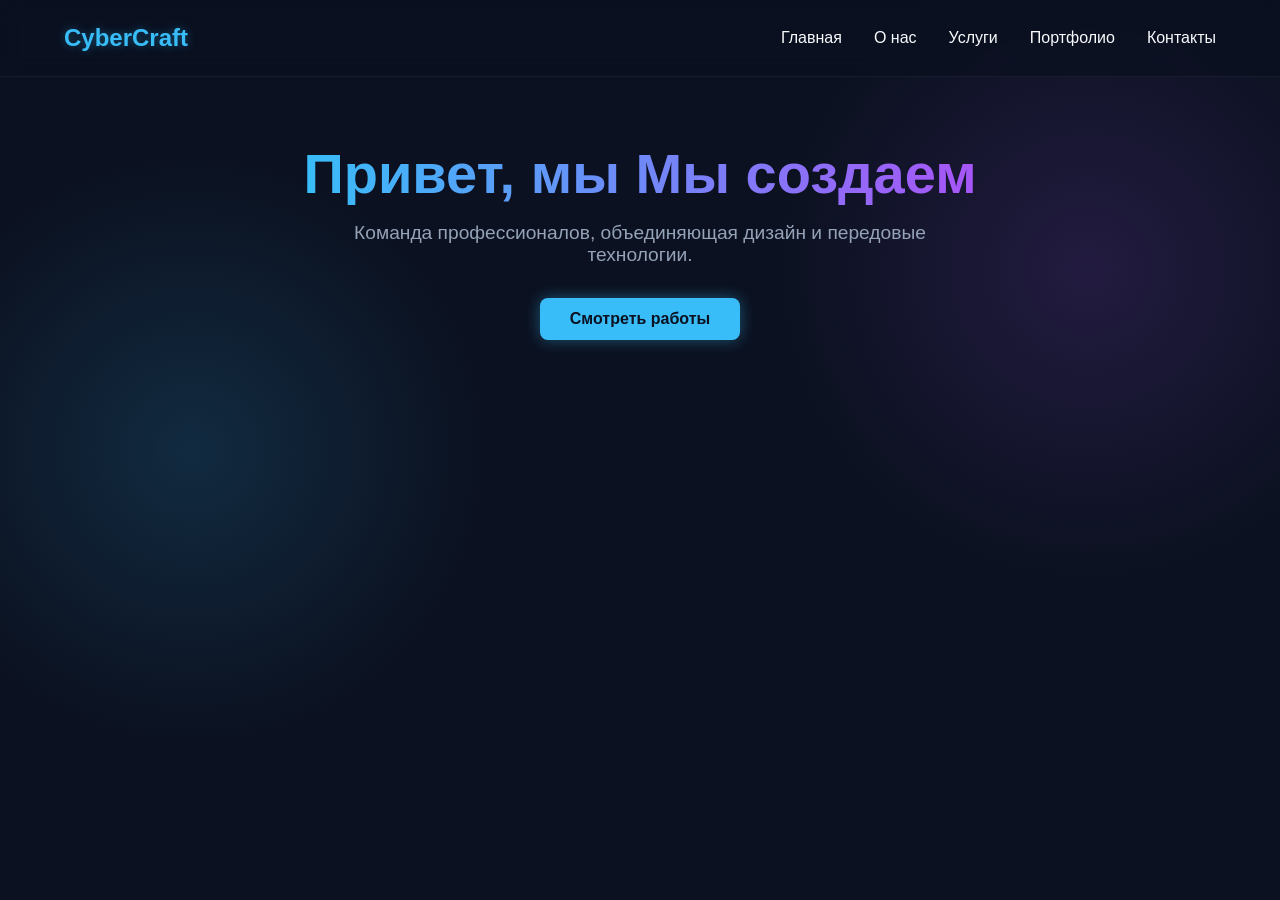
==== index.html @ fab5ba63 "Initial commit: CyberCraft site" ====
<!DOCTYPE html>
<html lang="ru">
<head>
    <meta charset="UTF-8">
    <title>Главная | CyberCraft</title>
    <link rel="stylesheet" href="css/style.css">
</head>
<body>
    <nav>
        <div class="logo">CyberCraft</div>
        <ul>
            <li><a href="index.html">Главная</a></li>
            <li><a href="about.html">О нас</a></li>
            <li><a href="services.html">Услуги</a></li>
            <li><a href="portfolio.html">Портфолио</a></li>
            <li><a href="contact.html">Контакты</a></li>
        </ul>
    </nav>
    <main class="fade-in">
        <h1>Привет, мы <span id="typing-text"></span></h1>
        <p>Команда профессионалов, объединяющая дизайн и передовые технологии.</p>
        <a href="portfolio.html" class="btn">Смотреть работы</a>
    </main>
    <script src="js/main.js"></script>
</body>
</html>
---- css/style.css ----
:root { --bg: #0b1120; --text: #f8fafc; --muted: #94a3b8; --accent: #38bdf8; --glow: rgba(56, 189, 248, 0.4); }
* { margin: 0; padding: 0; box-sizing: border-box; font-family: 'Segoe UI', sans-serif; }
body { background: var(--bg); color: var(--text); display: flex; flex-direction: column; min-height: 100vh; background-image: radial-gradient(circle at 15% 50%, rgba(56, 189, 248, 0.15), transparent 25%), radial-gradient(circle at 85% 30%, rgba(168, 85, 247, 0.15), transparent 25%); }
nav { display: flex; justify-content: space-between; align-items: center; padding: 1.5rem 5%; background: rgba(11, 17, 32, 0.7); backdrop-filter: blur(10px); border-bottom: 1px solid rgba(255,255,255,0.05); position: sticky; top: 0; z-index: 100; }
.logo { font-size: 1.5rem; font-weight: 800; color: var(--accent); text-shadow: 0 0 10px var(--glow); }
nav ul { list-style: none; display: flex; gap: 2rem; }
nav a { color: var(--text); text-decoration: none; font-weight: 500; transition: color 0.3s ease; position: relative; }
nav a:hover { color: var(--accent); }
nav a::after { content: ''; position: absolute; width: 0; height: 2px; bottom: -4px; left: 0; background: var(--accent); transition: width 0.3s ease; }
nav a:hover::after { width: 100%; }
main { flex: 1; padding: 4rem 5%; display: flex; flex-direction: column; align-items: center; text-align: center; }
h1 { font-size: 3.5rem; margin-bottom: 1rem; background: linear-gradient(to right, #38bdf8, #a855f7); -webkit-background-clip: text; color: transparent; }
p { color: var(--muted); font-size: 1.2rem; max-width: 600px; margin-bottom: 2rem; }
.btn { padding: 12px 30px; font-size: 1rem; font-weight: 600; color: var(--bg); background: var(--accent); border: none; border-radius: 8px; cursor: pointer; transition: all 0.3s ease; box-shadow: 0 0 15px var(--glow); text-decoration: none; }
.btn:hover { transform: translateY(-3px); box-shadow: 0 0 25px var(--accent); background: #fff; }
.fade-in { animation: fadeIn 1s ease-out forwards; opacity: 0; transform: translateY(20px); }
@keyframes fadeIn { to { opacity: 1; transform: translateY(0); } }
.team-grid { display: grid; grid-template-columns: repeat(auto-fit, minmax(250px, 1fr)); gap: 2rem; width: 100%; max-width: 1000px; margin-top: 2rem; }
.team-card { background: rgba(255, 255, 255, 0.03); border: 1px solid rgba(255, 255, 255, 0.1); border-radius: 12px; padding: 2rem; text-align: center; transition: 0.3s; }
.team-card:hover { transform: translateY(-5px); box-shadow: 0 10px 20px rgba(56, 189, 248, 0.2); border-color: var(--accent); }
.team-card h3 { color: var(--accent); font-size: 1.4rem; margin-bottom: 0.5rem; }
.team-card .role { color: #fff; font-weight: 600; margin-bottom: 1rem; display: block; }
.team-card p { font-size: 0.95rem; color: var(--muted); }
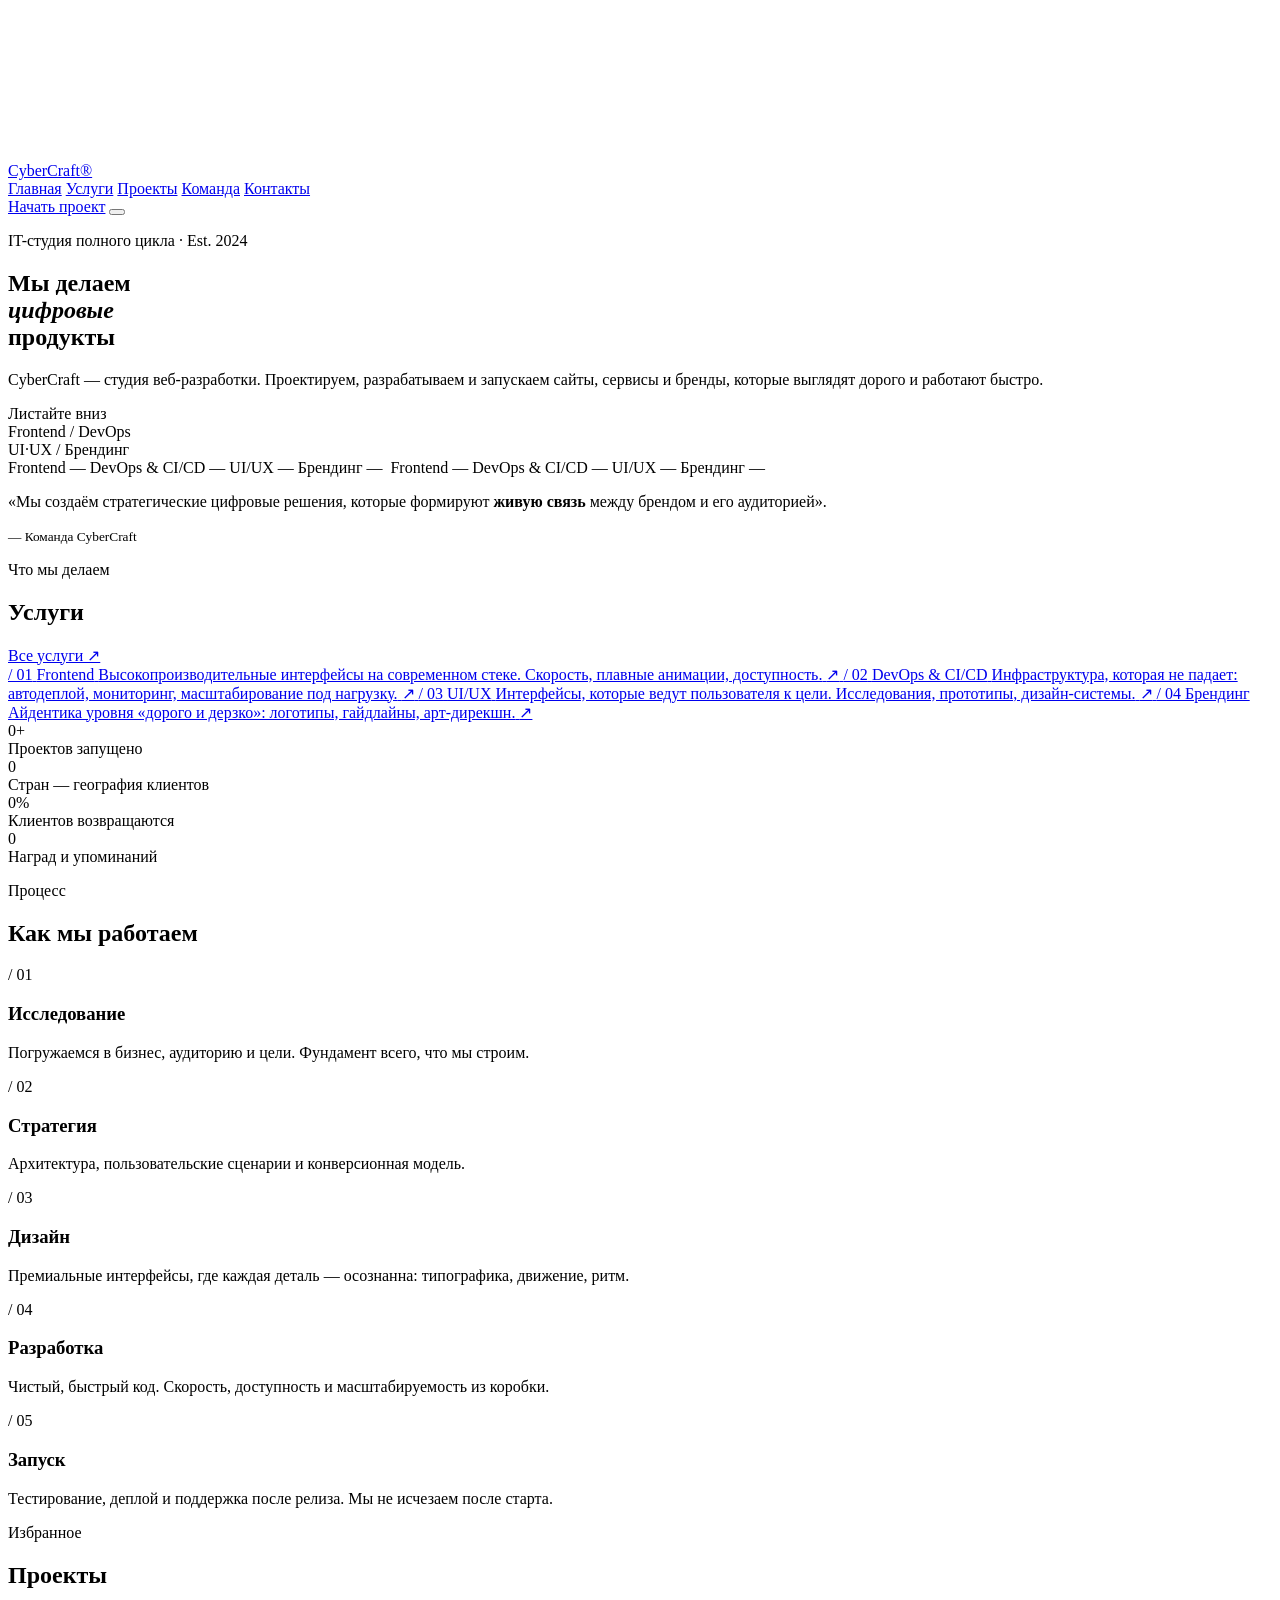
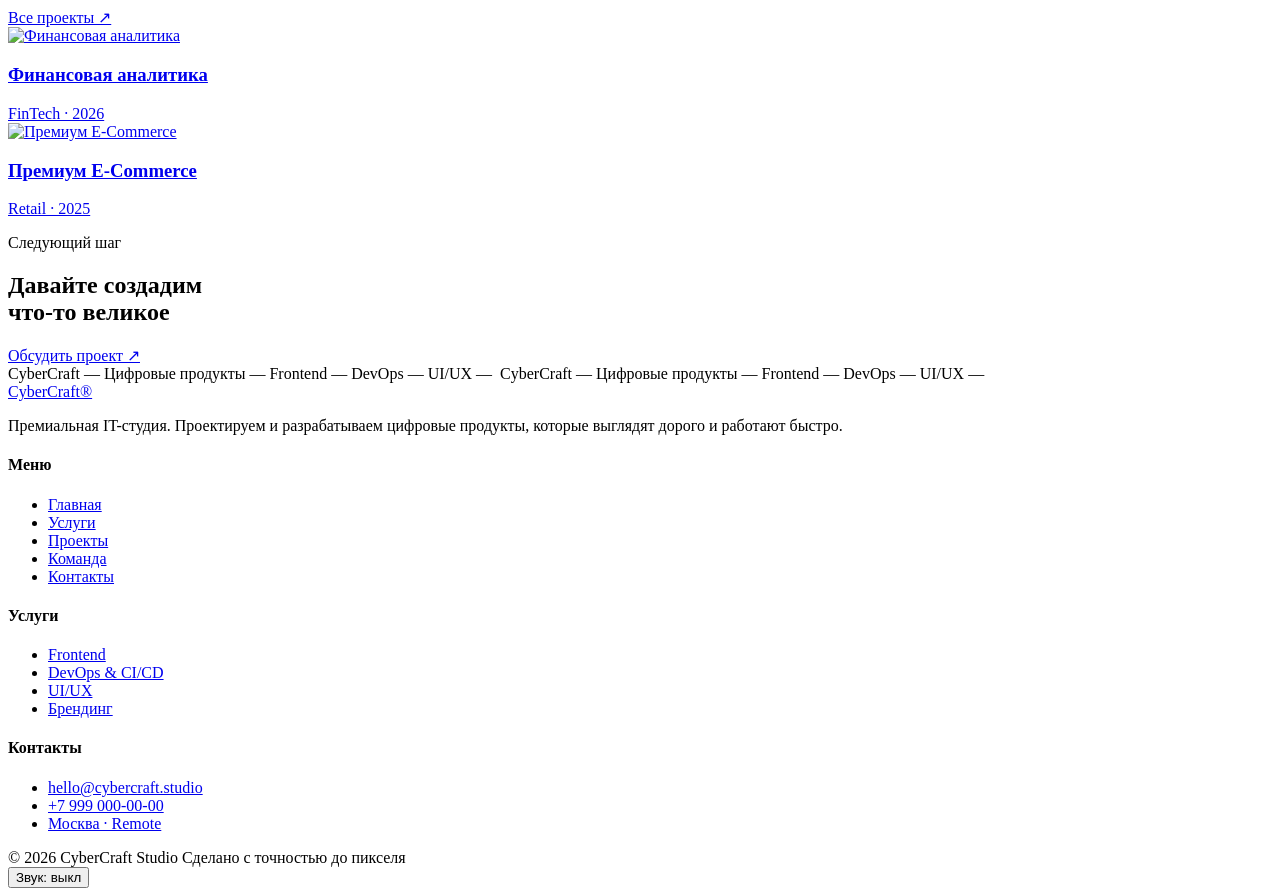
==== commit 4032157b: "Frontend: Updated main headline text" ====
--- a/index.html
+++ b/index.html
@@ -1,26 +1,245 @@
-<!DOCTYPE html>
-<html lang="ru">
-<head>
-    <meta charset="UTF-8">
-    <title>Главная | CyberCraft</title>
-    <link rel="stylesheet" href="css/style.css">
-</head>
-<body>
-    <nav>
-        <div class="logo">CyberCraft</div>
-        <ul>
-            <li><a href="index.html">Главная</a></li>
-            <li><a href="about.html">О нас</a></li>
-            <li><a href="services.html">Услуги</a></li>
-            <li><a href="portfolio.html">Портфолио</a></li>
-            <li><a href="contact.html">Контакты</a></li>
-        </ul>
-    </nav>
-    <main class="fade-in">
-        <h1>Привет, мы <span id="typing-text"></span></h1>
-        <p>Команда профессионалов, объединяющая дизайн и передовые технологии.</p>
-        <a href="portfolio.html" class="btn">Смотреть работы</a>
-    </main>
-    <script src="js/main.js"></script>
-</body>
+<!DOCTYPE html>
+<html lang="ru">
+<head>
+  <title>CyberCraft — Мы делаем цифровые продукты</title>
+  <meta name="description" content="CyberCraft — премиальная IT-студия. Frontend, DevOps & CI/CD, UI/UX, брендинг.">
+  <meta charset="UTF-8">
+  <meta name="viewport" content="width=device-width, initial-scale=1.0">
+  <link rel="preconnect" href="https://fonts.googleapis.com">
+  <link rel="preconnect" href="https://fonts.gstatic.com" crossorigin>
+  <link href="https://fonts.googleapis.com/css2?family=Unbounded:wght@400;600;700;800;900&family=Inter:wght@400;500;600&display=swap" rel="stylesheet">
+  <link rel="stylesheet" href="css/style.css">
+<base target="_blank">
+</head>
+<body>
+  <canvas id="webgl"></canvas>
+  <div class="cursor-dot"></div>
+  <div class="cursor-ring"></div>
+
+  <header class="header">
+    <a class="logo" href="index.html">CyberCraft<span>&reg;</span></a>
+    <nav class="nav">
+      <a href="index.html">Главная</a>
+      <a href="services.html">Услуги</a>
+      <a href="portfolio.html">Проекты</a>
+      <a href="about.html">Команда</a>
+      <a href="contact.html">Контакты</a>
+    </nav>
+    <a class="header-cta" href="contact.html">Начать проект</a>
+    <button class="burger" aria-label="Меню"><i></i><i></i><i></i></button>
+  </header>
+
+  <main>
+    <!-- HERO -->
+    <section class="hero">
+      <p class="label">IT-студия полного цикла &middot; Est. 2024</p>
+      <h1>Мы делаем<br><em>цифровые</em><br>продукты</h1>
+      <p class="hero-sub">CyberCraft — студия веб-разработки. Проектируем, разрабатываем и запускаем сайты, сервисы и бренды, которые выглядят дорого и работают быстро.</p>
+      <div class="scroll-hint"><span class="line"></span>Листайте вниз</div>
+      <div class="hero-meta">Frontend / DevOps<br>UI&middot;UX / Брендинг</div>
+    </section>
+
+    <!-- MARQUEE -->
+    <div class="marquee">
+      <div class="marquee-track">
+        <span>Frontend — DevOps &amp; CI/CD — UI/UX — Брендинг —&nbsp;</span>
+        <span>Frontend — DevOps &amp; CI/CD — UI/UX — Брендинг —&nbsp;</span>
+      </div>
+    </div>
+
+    <!-- QUOTE -->
+    <section class="quote reveal">
+      <p>&laquo;Мы создаём стратегические цифровые решения, которые формируют <b>живую связь</b> между брендом и его аудиторией&raquo;.</p>
+      <small>— Команда CyberCraft</small>
+    </section>
+
+    <!-- SERVICES -->
+    <section class="section">
+      <div class="section-head reveal">
+        <div>
+          <p class="label">Что мы делаем</p>
+          <h2 class="display">Услуги</h2>
+        </div>
+        <a class="btn btn--small" href="services.html">Все услуги &nearr;</a>
+      </div>
+      <div class="srows reveal">
+        <a class="srow" href="services.html">
+          <span class="srow-num">/ 01</span>
+          <span class="srow-title">Frontend</span>
+          <span class="srow-desc">Высокопроизводительные интерфейсы на современном стеке. Скорость, плавные анимации, доступность.</span>
+          <span class="srow-arrow">&nearr;</span>
+        </a>
+        <a class="srow" href="services.html">
+          <span class="srow-num">/ 02</span>
+          <span class="srow-title">DevOps &amp; CI/CD</span>
+          <span class="srow-desc">Инфраструктура, которая не падает: автодеплой, мониторинг, масштабирование под нагрузку.</span>
+          <span class="srow-arrow">&nearr;</span>
+        </a>
+        <a class="srow" href="services.html">
+          <span class="srow-num">/ 03</span>
+          <span class="srow-title">UI/UX</span>
+          <span class="srow-desc">Интерфейсы, которые ведут пользователя к цели. Исследования, прототипы, дизайн-системы.</span>
+          <span class="srow-arrow">&nearr;</span>
+        </a>
+        <a class="srow" href="services.html">
+          <span class="srow-num">/ 04</span>
+          <span class="srow-title">Брендинг</span>
+          <span class="srow-desc">Айдентика уровня &laquo;дорого и дерзко&raquo;: логотипы, гайдлайны, арт-дирекшн.</span>
+          <span class="srow-arrow">&nearr;</span>
+        </a>
+      </div>
+    </section>
+
+    <!-- STATS -->
+    <section class="section" style="padding-top:0">
+      <div class="stats reveal">
+        <div class="stat">
+          <div class="stat-num"><span data-count="120">0</span>+</div>
+          <div class="stat-label">Проектов запущено</div>
+        </div>
+        <div class="stat">
+          <div class="stat-num"><span data-count="14">0</span></div>
+          <div class="stat-label">Стран — география клиентов</div>
+        </div>
+        <div class="stat">
+          <div class="stat-num"><span data-count="98">0</span>%</div>
+          <div class="stat-label">Клиентов возвращаются</div>
+        </div>
+        <div class="stat">
+          <div class="stat-num"><span data-count="15">0</span></div>
+          <div class="stat-label">Наград и упоминаний</div>
+        </div>
+      </div>
+    </section>
+
+    <!-- PROCESS -->
+    <section class="section" style="padding-top:0">
+      <div class="section-head reveal">
+        <div>
+          <p class="label">Процесс</p>
+          <h2 class="display">Как мы работаем</h2>
+        </div>
+      </div>
+      <div class="process reveal">
+        <div class="step">
+          <div class="step-num">/ 01</div>
+          <h3>Исследование</h3>
+          <p>Погружаемся в бизнес, аудиторию и цели. Фундамент всего, что мы строим.</p>
+        </div>
+        <div class="step">
+          <div class="step-num">/ 02</div>
+          <h3>Стратегия</h3>
+          <p>Архитектура, пользовательские сценарии и конверсионная модель.</p>
+        </div>
+        <div class="step">
+          <div class="step-num">/ 03</div>
+          <h3>Дизайн</h3>
+          <p>Премиальные интерфейсы, где каждая деталь — осознанна: типографика, движение, ритм.</p>
+        </div>
+        <div class="step">
+          <div class="step-num">/ 04</div>
+          <h3>Разработка</h3>
+          <p>Чистый, быстрый код. Скорость, доступность и масштабируемость из коробки.</p>
+        </div>
+        <div class="step">
+          <div class="step-num">/ 05</div>
+          <h3>Запуск</h3>
+          <p>Тестирование, деплой и поддержка после релиза. Мы не исчезаем после старта.</p>
+        </div>
+      </div>
+    </section>
+
+    <!-- PROJECTS PREVIEW -->
+    <section class="section" style="padding-top:0">
+      <div class="section-head reveal">
+        <div>
+          <p class="label">Избранное</p>
+          <h2 class="display">Проекты</h2>
+        </div>
+        <a class="btn btn--small" href="portfolio.html">Все проекты &nearr;</a>
+      </div>
+      <div class="projects reveal">
+        <a class="project tilt" href="portfolio.html">
+          <div class="project-media">
+            <img src="https://images.unsplash.com/photo-1611974789855-9c2a0a7236a3?q=80&w=1400&auto=format&fit=crop" alt="Финансовая аналитика">
+          </div>
+          <div class="project-info">
+            <h3>Финансовая аналитика</h3>
+            <span>FinTech &middot; 2026</span>
+          </div>
+        </a>
+        <a class="project tilt" href="portfolio.html">
+          <div class="project-media">
+            <img src="https://images.unsplash.com/photo-1441986300917-64674bd600d8?q=80&w=1400&auto=format&fit=crop" alt="Премиум E-Commerce">
+          </div>
+          <div class="project-info">
+            <h3>Премиум E-Commerce</h3>
+            <span>Retail &middot; 2025</span>
+          </div>
+        </a>
+      </div>
+    </section>
+
+    <!-- CTA -->
+    <section class="cta reveal">
+      <p class="label">Следующий шаг</p>
+      <h2 class="display">Давайте создадим<br>что-то великое</h2>
+      <a class="btn" href="contact.html">Обсудить проект &nearr;</a>
+    </section>
+  </main>
+
+  <footer class="footer">
+    <div class="marquee footer-marquee">
+      <div class="marquee-track">
+        <span>CyberCraft — Цифровые продукты — Frontend — DevOps — UI/UX —&nbsp;</span>
+        <span>CyberCraft — Цифровые продукты — Frontend — DevOps — UI/UX —&nbsp;</span>
+      </div>
+    </div>
+    <div class="footer-grid">
+      <div>
+        <a class="logo" href="index.html">CyberCraft<span>&reg;</span></a>
+        <p class="footer-desc">Премиальная IT-студия. Проектируем и разрабатываем цифровые продукты, которые выглядят дорого и работают быстро.</p>
+      </div>
+      <div>
+        <h4>Меню</h4>
+        <ul>
+          <li><a href="index.html">Главная</a></li>
+          <li><a href="services.html">Услуги</a></li>
+          <li><a href="portfolio.html">Проекты</a></li>
+          <li><a href="about.html">Команда</a></li>
+          <li><a href="contact.html">Контакты</a></li>
+        </ul>
+      </div>
+      <div>
+        <h4>Услуги</h4>
+        <ul>
+          <li><a href="services.html">Frontend</a></li>
+          <li><a href="services.html">DevOps &amp; CI/CD</a></li>
+          <li><a href="services.html">UI/UX</a></li>
+          <li><a href="services.html">Брендинг</a></li>
+        </ul>
+      </div>
+      <div>
+        <h4>Контакты</h4>
+        <ul>
+          <li><a href="mailto:hello@cybercraft.studio">hello@cybercraft.studio</a></li>
+          <li><a href="tel:+79990000000">+7 999 000-00-00</a></li>
+          <li><a href="contact.html">Москва &middot; Remote</a></li>
+        </ul>
+      </div>
+    </div>
+    <div class="footer-bottom">
+      <span>&copy; 2026 CyberCraft Studio</span>
+      <span>Сделано с точностью до пикселя</span>
+    </div>
+  </footer>
+
+  <button class="sound-toggle" aria-label="Включить или выключить звук">
+    <span class="bars"><i></i><i></i><i></i><i></i></span>
+    <span class="sound-label">Звук: выкл</span>
+  </button>
+
+  <script src="https://cdnjs.cloudflare.com/ajax/libs/three.js/0.160.0/three.min.js"></script>
+  <script src="js/main.js"></script>
+</body>
 </html>
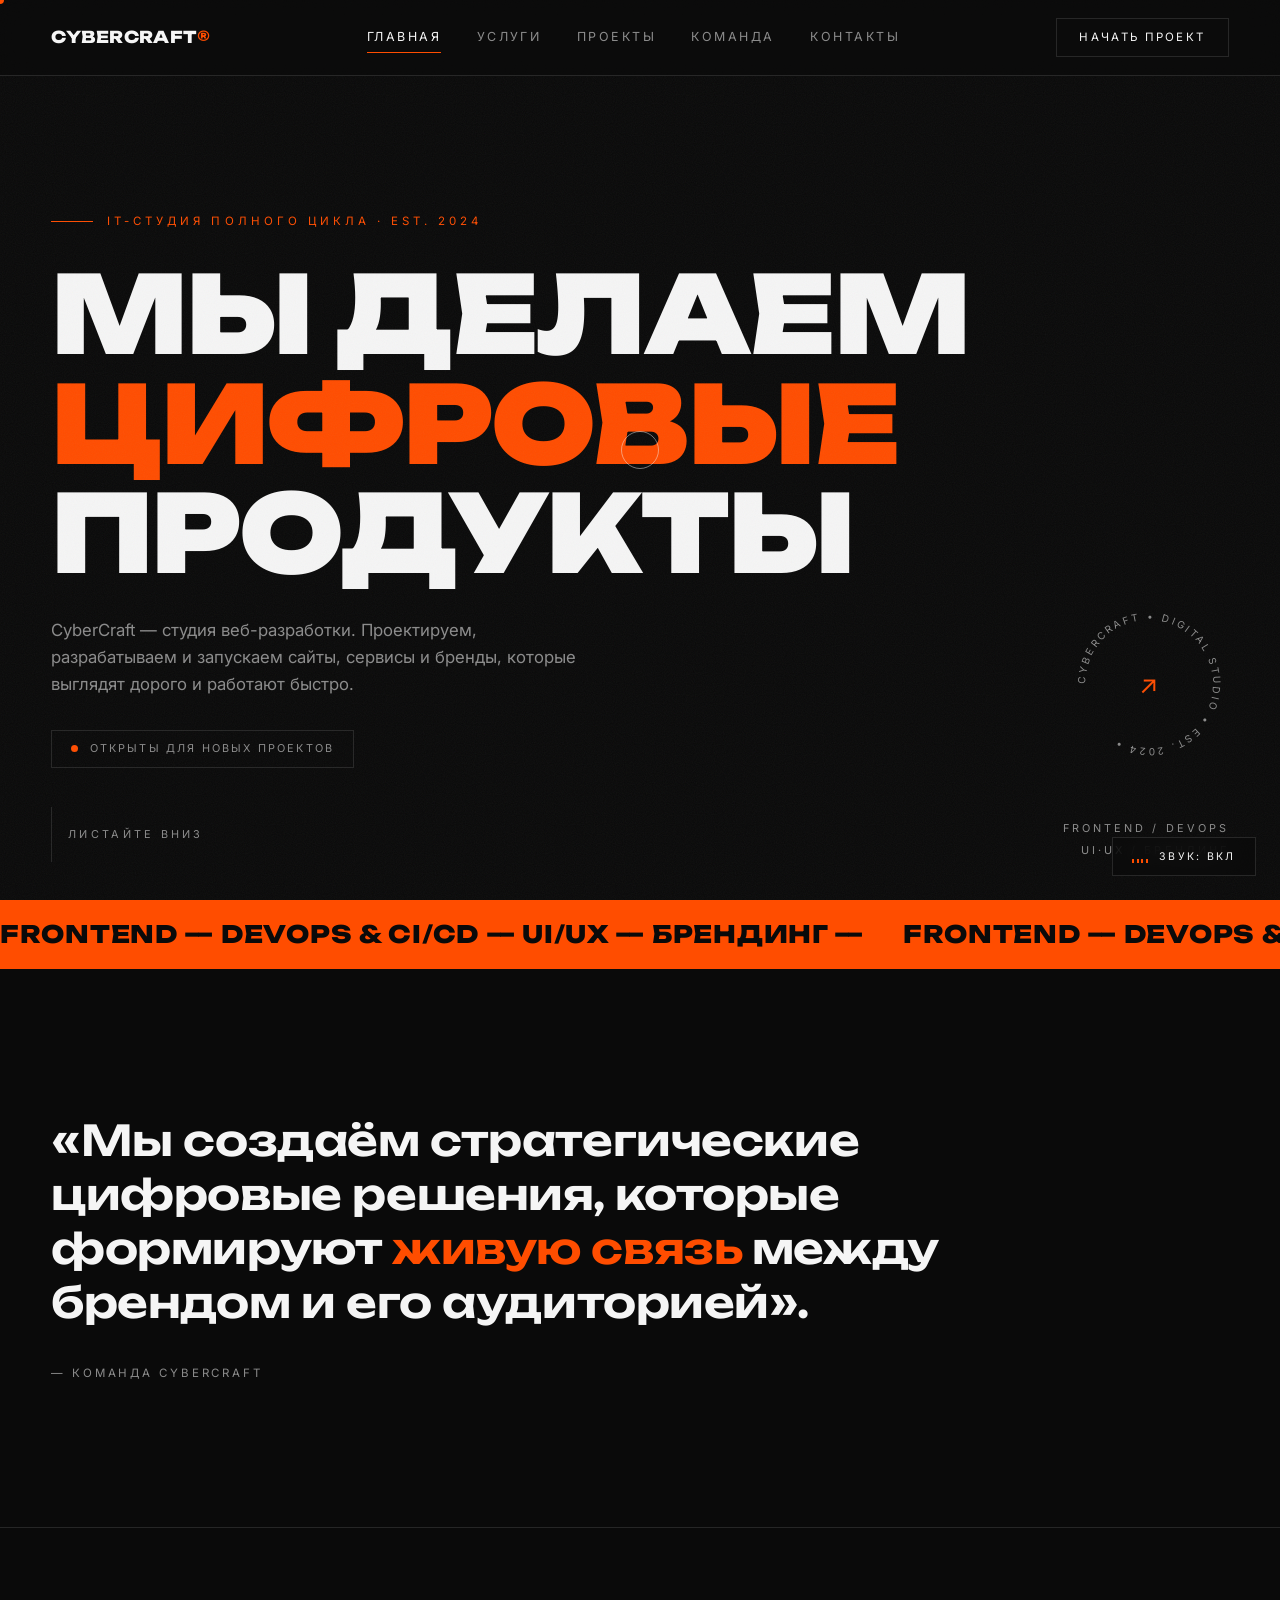
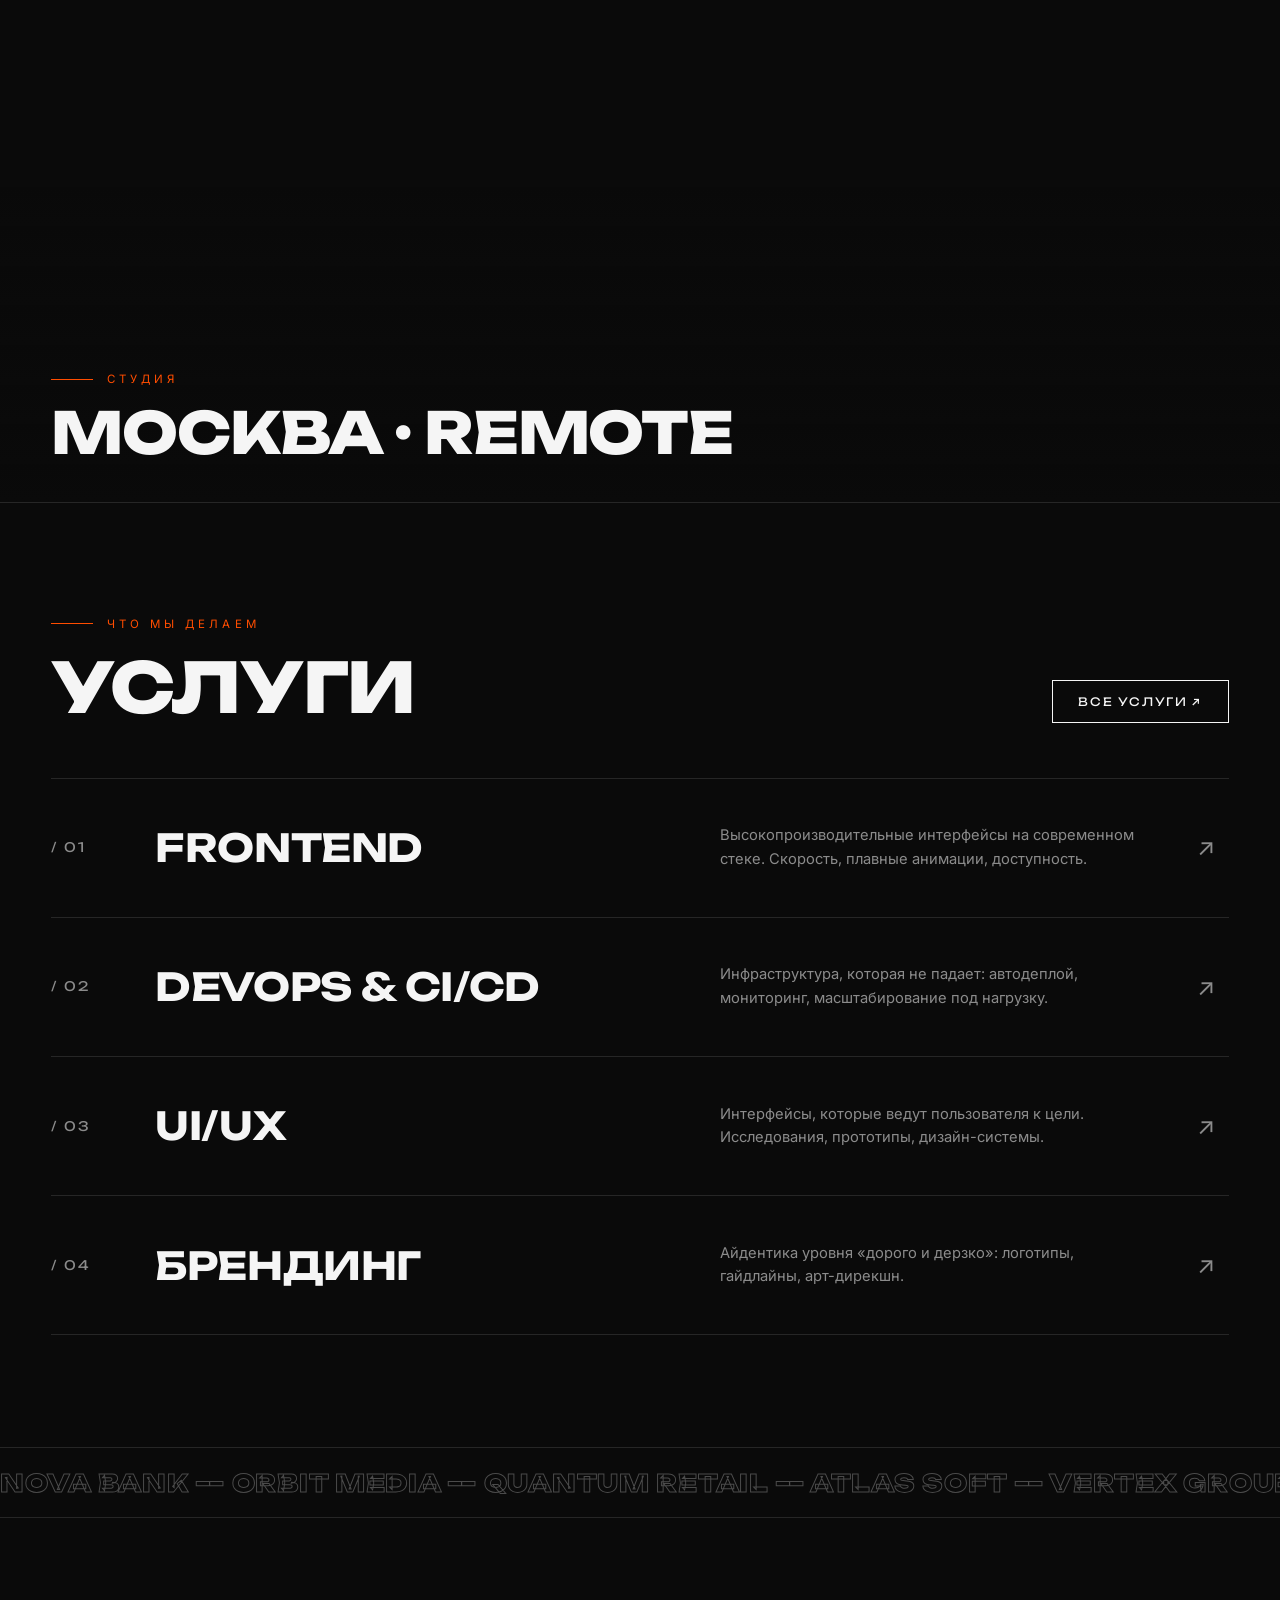
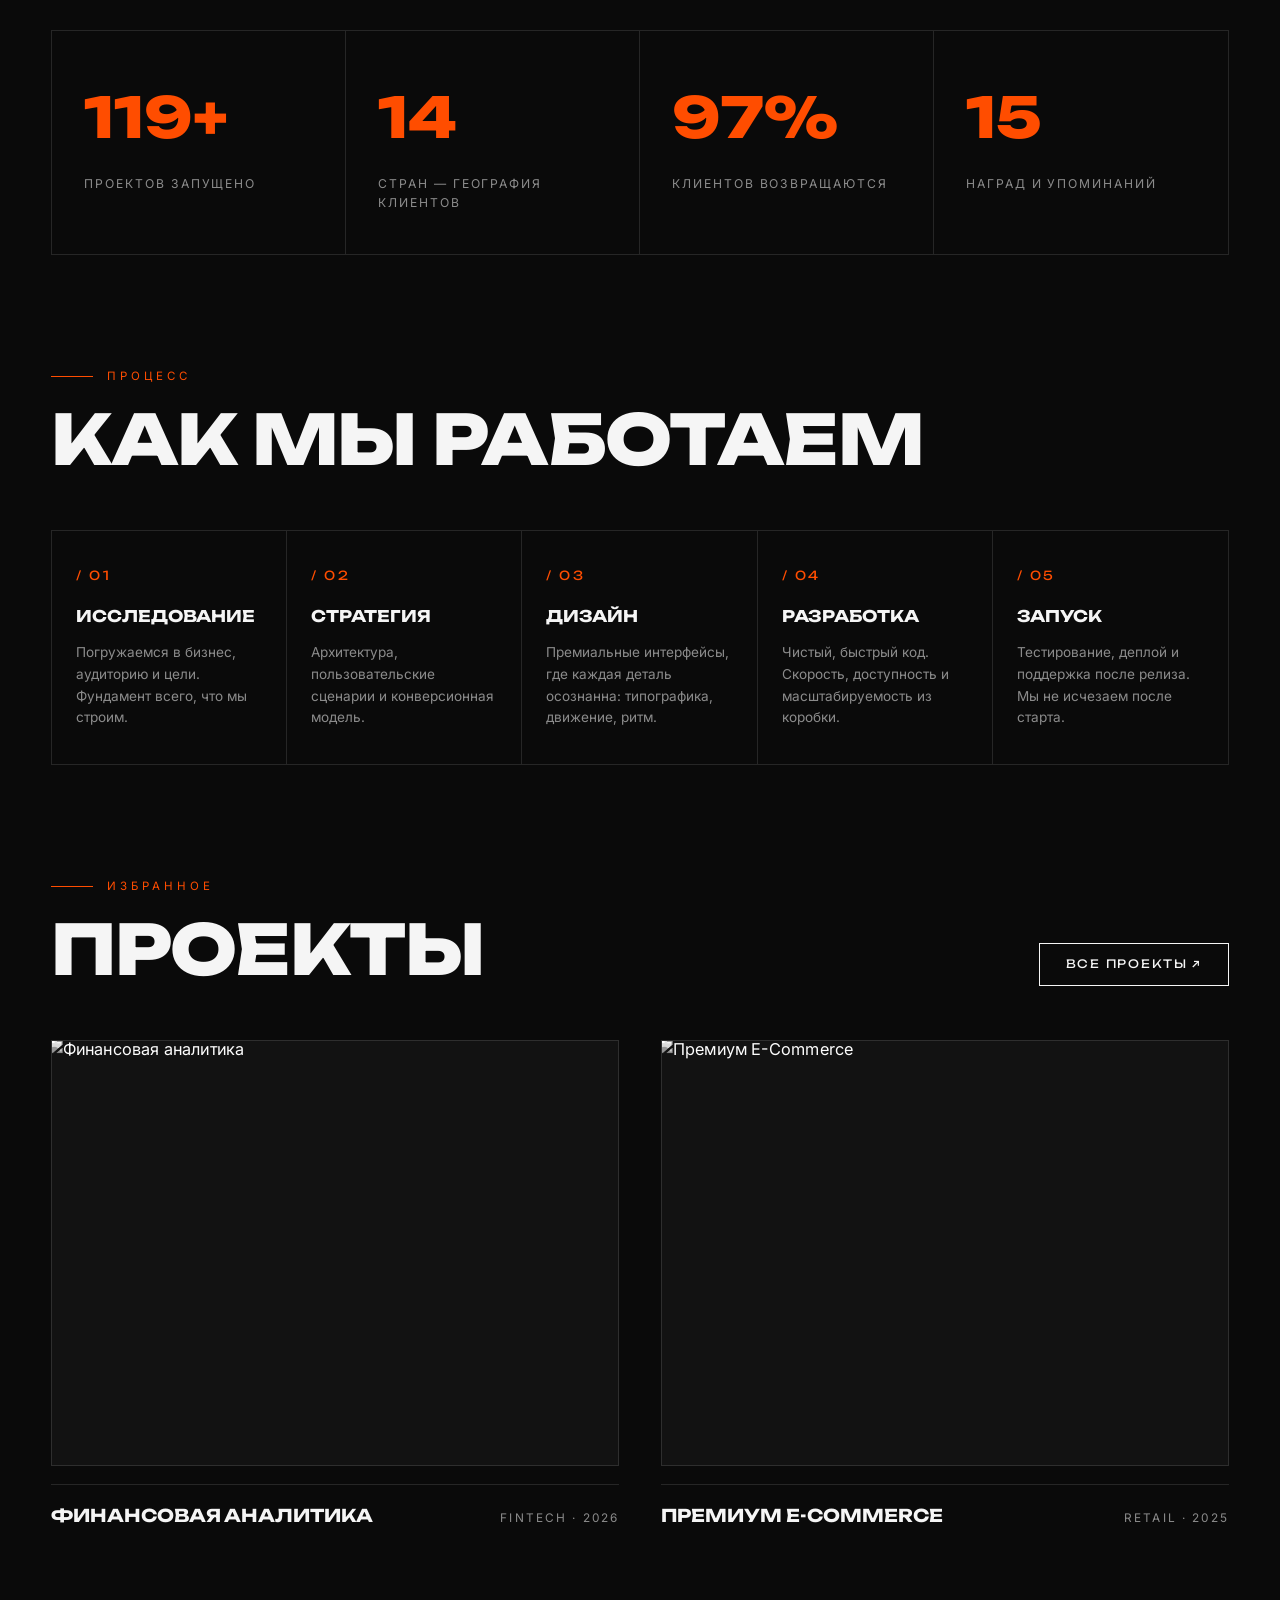
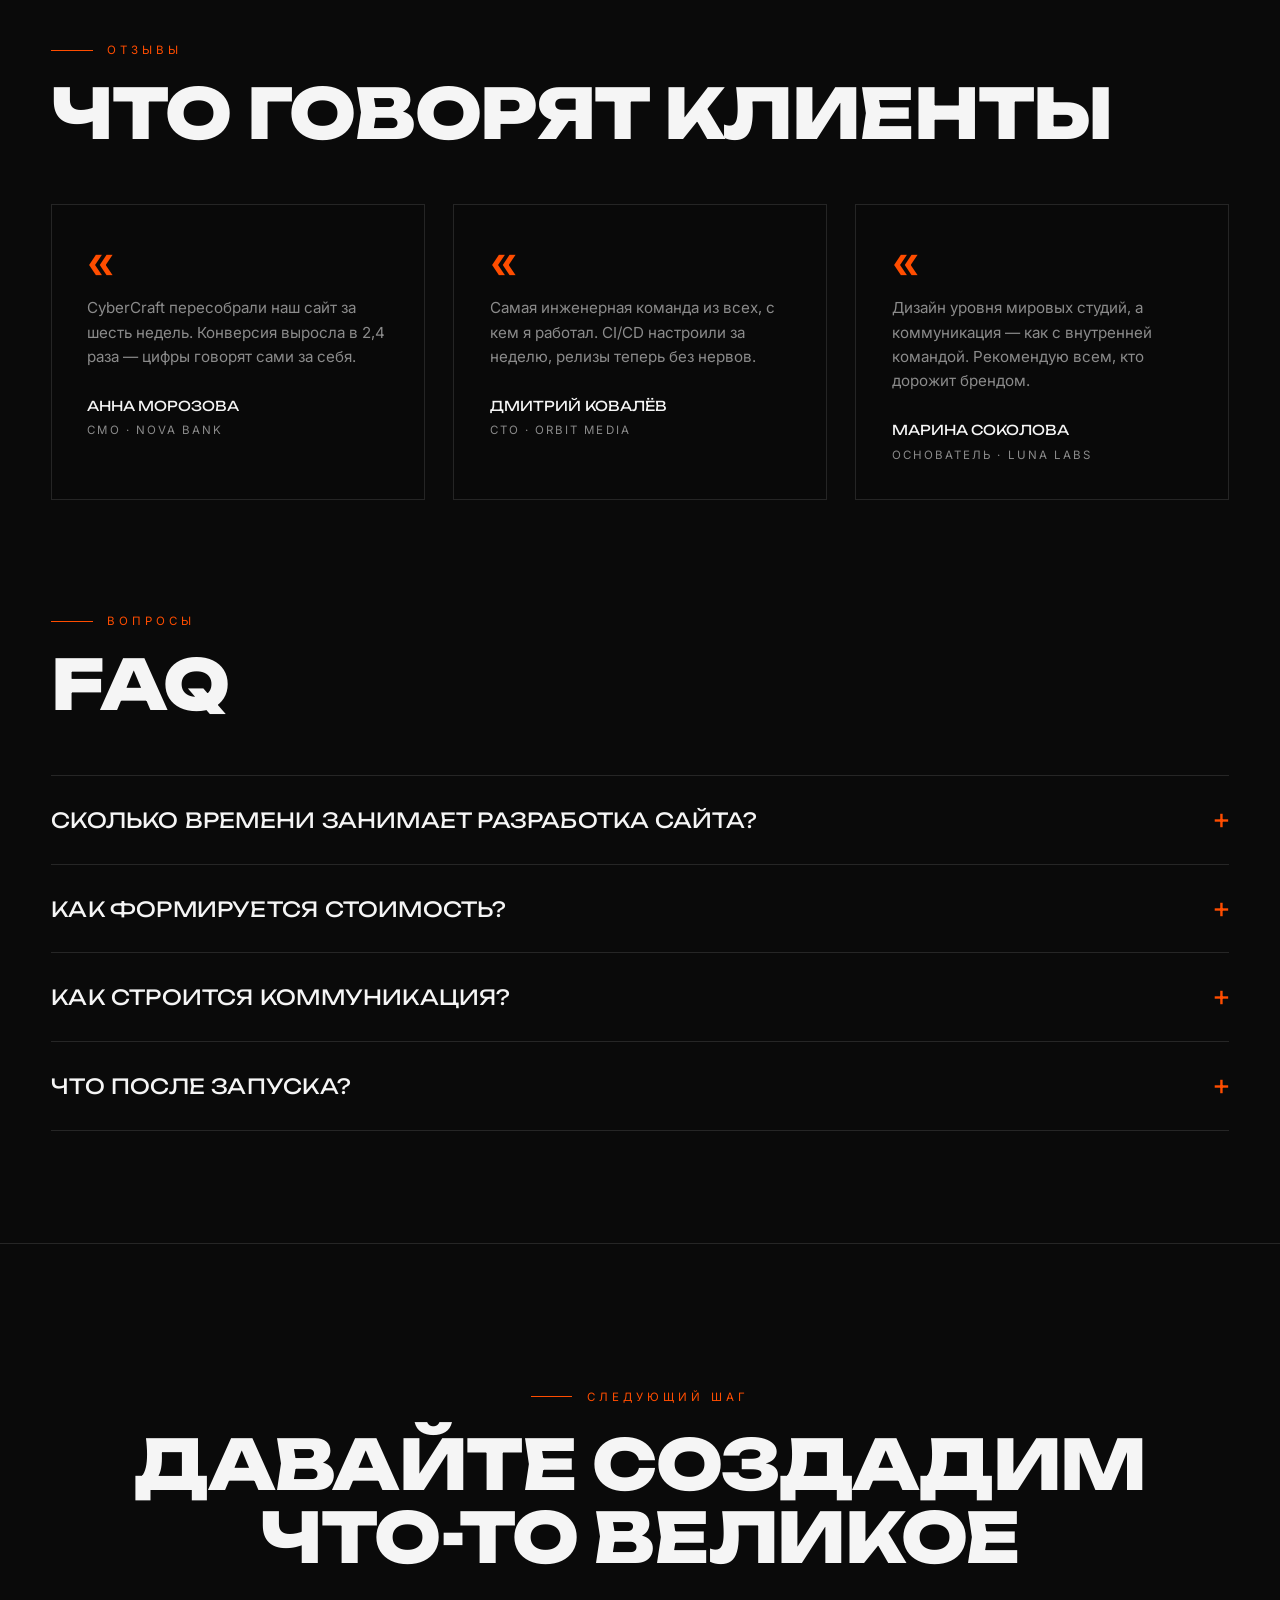
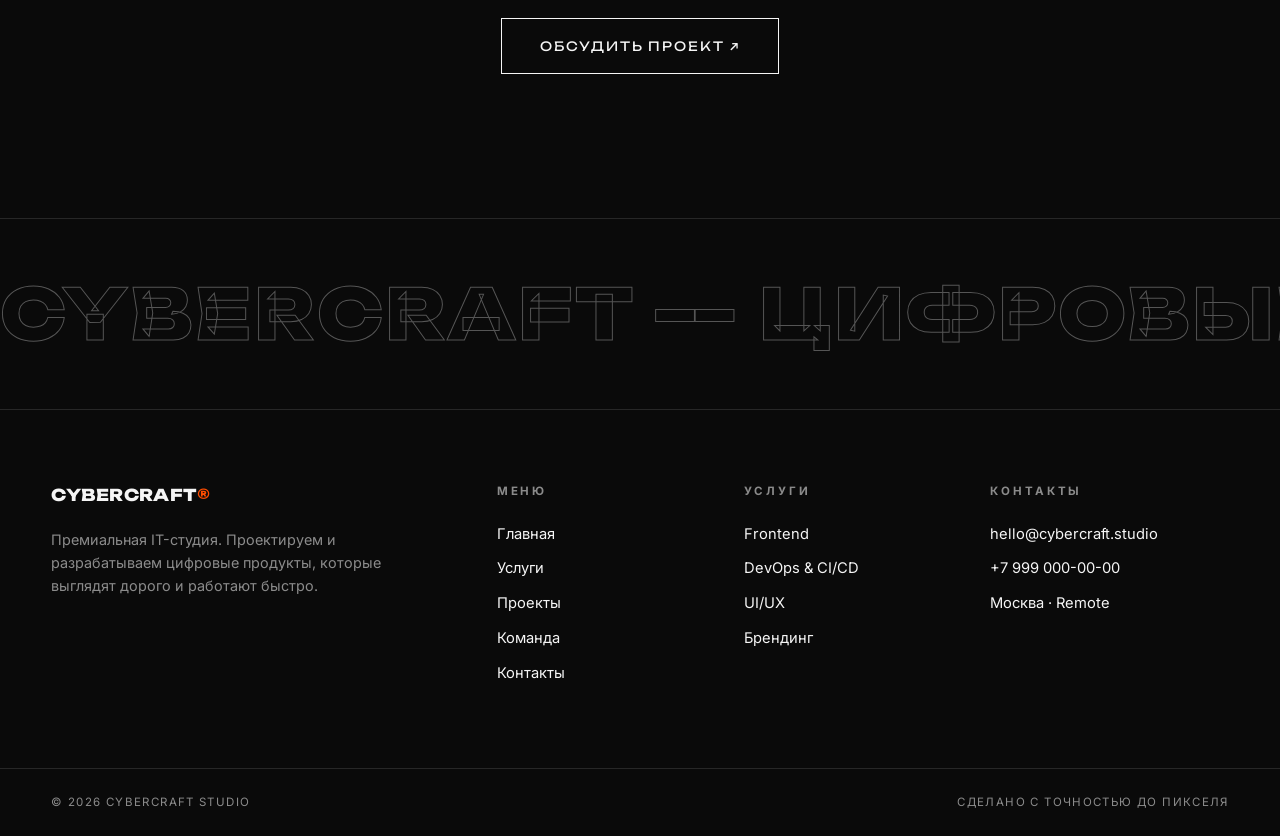
==== commit 6ddbc2b9: "Update CyberCraft site and team contacts" ====
--- a/index.html
+++ b/index.html
@@ -8,13 +8,16 @@
   <link rel="preconnect" href="https://fonts.googleapis.com">
   <link rel="preconnect" href="https://fonts.gstatic.com" crossorigin>
   <link href="https://fonts.googleapis.com/css2?family=Unbounded:wght@400;600;700;800;900&family=Inter:wght@400;500;600&display=swap" rel="stylesheet">
+  <link rel="icon" href="data:image/svg+xml,%3Csvg xmlns='http://www.w3.org/2000/svg' viewBox='0 0 64 64'%3E%3Crect width='64' height='64' fill='%230a0a0a'/%3E%3Ccircle cx='32' cy='32' r='17' fill='none' stroke='%23ff4d00' stroke-width='9' stroke-dasharray='74 33' stroke-linecap='round' transform='rotate(115 32 32)'/%3E%3C/svg%3E">
   <link rel="stylesheet" href="css/style.css">
-<base target="_blank">
 </head>
 <body>
   <canvas id="webgl"></canvas>
   <div class="cursor-dot"></div>
   <div class="cursor-ring"></div>
+  <div class="noise"></div>
+  <div class="progress-bar"></div>
+  <div class="hover-preview"><img src="" alt=""></div>
 
   <header class="header">
     <a class="logo" href="index.html">CyberCraft<span>&reg;</span></a>
@@ -32,11 +35,21 @@
   <main>
     <!-- HERO -->
     <section class="hero">
-      <p class="label">IT-студия полного цикла &middot; Est. 2024</p>
-      <h1>Мы делаем<br><em>цифровые</em><br>продукты</h1>
-      <p class="hero-sub">CyberCraft — студия веб-разработки. Проектируем, разрабатываем и запускаем сайты, сервисы и бренды, которые выглядят дорого и работают быстро.</p>
+      <p class="label reveal">IT-студия полного цикла &middot; Est. 2024</p>
+      <h1 class="reveal" data-delay="1">Мы делаем<br><em>цифровые</em><br>продукты</h1>
+      <p class="hero-sub reveal" data-delay="2">CyberCraft — студия веб-разработки. Проектируем, разрабатываем и запускаем сайты, сервисы и бренды, которые выглядят дорого и работают быстро.</p>
+      <div class="avail reveal" data-delay="3"><i></i>Открыты для новых проектов</div>
       <div class="scroll-hint"><span class="line"></span>Листайте вниз</div>
       <div class="hero-meta">Frontend / DevOps<br>UI&middot;UX / Брендинг</div>
+      <div class="hero-badge" aria-hidden="true">
+        <svg viewBox="0 0 200 200">
+          <defs>
+            <path id="badge-circle" d="M100,100 m-80,0 a80,80 0 1,1 160,0 a80,80 0 1,1 -160,0"/>
+          </defs>
+          <text><textPath href="#badge-circle">CyberCraft &bull; Digital Studio &bull; Est. 2024 &bull;</textPath></text>
+        </svg>
+        <span class="hero-badge-center">&nearr;</span>
+      </div>
     </section>
 
     <!-- MARQUEE -->
@@ -53,6 +66,15 @@
       <small>— Команда CyberCraft</small>
     </section>
 
+    <!-- IMAGE BAND (parallax) -->
+    <section class="img-band">
+      <img src="https://images.unsplash.com/photo-1497366754035-f200968a6e72?q=80&w=1800&auto=format&fit=crop" alt="Студия CyberCraft" data-parallax="0.12">
+      <div class="img-band-caption">
+        <p class="label">Студия</p>
+        <h2 class="display">Москва &middot; Remote</h2>
+      </div>
+    </section>
+
     <!-- SERVICES -->
     <section class="section">
       <div class="section-head reveal">
@@ -63,25 +85,25 @@
         <a class="btn btn--small" href="services.html">Все услуги &nearr;</a>
       </div>
       <div class="srows reveal">
-        <a class="srow" href="services.html">
+        <a class="srow" href="services.html" data-img="https://images.unsplash.com/photo-1461749280684-dccba630e2f6?q=80&w=900&auto=format&fit=crop">
           <span class="srow-num">/ 01</span>
           <span class="srow-title">Frontend</span>
           <span class="srow-desc">Высокопроизводительные интерфейсы на современном стеке. Скорость, плавные анимации, доступность.</span>
           <span class="srow-arrow">&nearr;</span>
         </a>
-        <a class="srow" href="services.html">
+        <a class="srow" href="services.html" data-img="https://images.unsplash.com/photo-1558494949-ef010cbdcc31?q=80&w=900&auto=format&fit=crop">
           <span class="srow-num">/ 02</span>
           <span class="srow-title">DevOps &amp; CI/CD</span>
           <span class="srow-desc">Инфраструктура, которая не падает: автодеплой, мониторинг, масштабирование под нагрузку.</span>
           <span class="srow-arrow">&nearr;</span>
         </a>
-        <a class="srow" href="services.html">
+        <a class="srow" href="services.html" data-img="https://images.unsplash.com/photo-1561070791-2526d30994b5?q=80&w=900&auto=format&fit=crop">
           <span class="srow-num">/ 03</span>
           <span class="srow-title">UI/UX</span>
           <span class="srow-desc">Интерфейсы, которые ведут пользователя к цели. Исследования, прототипы, дизайн-системы.</span>
           <span class="srow-arrow">&nearr;</span>
         </a>
-        <a class="srow" href="services.html">
+        <a class="srow" href="services.html" data-img="https://images.unsplash.com/photo-1626785774573-4b799315345d?q=80&w=900&auto=format&fit=crop">
           <span class="srow-num">/ 04</span>
           <span class="srow-title">Брендинг</span>
           <span class="srow-desc">Айдентика уровня &laquo;дорого и дерзко&raquo;: логотипы, гайдлайны, арт-дирекшн.</span>
@@ -90,8 +112,16 @@
       </div>
     </section>
 
+    <!-- CLIENTS (ghost marquee) -->
+    <div class="marquee marquee--ghost">
+      <div class="marquee-track">
+        <span>Nova Bank &mdash; Orbit Media &mdash; Quantum Retail &mdash; Atlas Soft &mdash; Vertex Group &mdash; Luna Labs &mdash;&nbsp;</span>
+        <span>Nova Bank &mdash; Orbit Media &mdash; Quantum Retail &mdash; Atlas Soft &mdash; Vertex Group &mdash; Luna Labs &mdash;&nbsp;</span>
+      </div>
+    </div>
+
     <!-- STATS -->
-    <section class="section" style="padding-top:0">
+    <section class="section">
       <div class="stats reveal">
         <div class="stat">
           <div class="stat-num"><span data-count="120">0</span>+</div>
@@ -134,7 +164,7 @@
         <div class="step">
           <div class="step-num">/ 03</div>
           <h3>Дизайн</h3>
-          <p>Премиальные интерфейсы, где каждая деталь — осознанна: типографика, движение, ритм.</p>
+          <p>Премиальные интерфейсы, где каждая деталь осознанна: типографика, движение, ритм.</p>
         </div>
         <div class="step">
           <div class="step-num">/ 04</div>
@@ -180,6 +210,64 @@
       </div>
     </section>
 
+    <!-- TESTIMONIALS -->
+    <section class="section" style="padding-top:0">
+      <div class="section-head reveal">
+        <div>
+          <p class="label">Отзывы</p>
+          <h2 class="display">Что говорят клиенты</h2>
+        </div>
+      </div>
+      <div class="testimonials reveal">
+        <div class="tcard">
+          <div class="tcard-mark">&laquo;</div>
+          <p>CyberCraft пересобрали наш сайт за шесть недель. Конверсия выросла в 2,4 раза — цифры говорят сами за себя.</p>
+          <div class="tcard-author">Анна Морозова</div>
+          <div class="tcard-role">CMO &middot; Nova Bank</div>
+        </div>
+        <div class="tcard">
+          <div class="tcard-mark">&laquo;</div>
+          <p>Самая инженерная команда из всех, с кем я работал. CI/CD настроили за неделю, релизы теперь без нервов.</p>
+          <div class="tcard-author">Дмитрий Ковалёв</div>
+          <div class="tcard-role">CTO &middot; Orbit Media</div>
+        </div>
+        <div class="tcard">
+          <div class="tcard-mark">&laquo;</div>
+          <p>Дизайн уровня мировых студий, а коммуникация — как с внутренней командой. Рекомендую всем, кто дорожит брендом.</p>
+          <div class="tcard-author">Марина Соколова</div>
+          <div class="tcard-role">Основатель &middot; Luna Labs</div>
+        </div>
+      </div>
+    </section>
+
+    <!-- FAQ -->
+    <section class="section" style="padding-top:0">
+      <div class="section-head reveal">
+        <div>
+          <p class="label">Вопросы</p>
+          <h2 class="display">FAQ</h2>
+        </div>
+      </div>
+      <div class="faq reveal">
+        <div class="faq-item">
+          <button class="faq-q">Сколько времени занимает разработка сайта?<span class="fi">+</span></button>
+          <div class="faq-a"><p>Лендинг — от 3 недель, корпоративный сайт — от 6, сложный сервис — от 10. Точные сроки фиксируем в договоре до старта и держим их.</p></div>
+        </div>
+        <div class="faq-item">
+          <button class="faq-q">Как формируется стоимость?<span class="fi">+</span></button>
+          <div class="faq-a"><p>После короткого созвона готовим детальную смету: работы разбиты по этапам, вы платите за результат, а не за часы. Никаких дополнительных счетов в процессе.</p></div>
+        </div>
+        <div class="faq-item">
+          <button class="faq-q">Как строится коммуникация?<span class="fi">+</span></button>
+          <div class="faq-a"><p>Закреплённый проджект-менеджер, еженедельные демо и доступ к трекеру задач. Вы всегда видите, что происходит с проектом, — без лишних созвонов.</p></div>
+        </div>
+        <div class="faq-item">
+          <button class="faq-q">Что после запуска?<span class="fi">+</span></button>
+          <div class="faq-a"><p>Каждый проект включает гарантийную поддержку. Дальше — по желанию: абонемент на развитие, новые фичи, аналитика и рост конверсии.</p></div>
+        </div>
+      </div>
+    </section>
+
     <!-- CTA -->
     <section class="cta reveal">
       <p class="label">Следующий шаг</p>
@@ -242,4 +330,4 @@
   <script src="https://cdnjs.cloudflare.com/ajax/libs/three.js/0.160.0/three.min.js"></script>
   <script src="js/main.js"></script>
 </body>
-</html>+</html>
--- a/css/style.css
+++ b/css/style.css
@@ -0,0 +1,634 @@
+/* ============================================================
+   CYBERCRAFT — style.css (v2)
+   ============================================================ */
+
+*,*::before,*::after{margin:0;padding:0;box-sizing:border-box}
+
+:root{
+  --bg:#0a0a0a;
+  --bg-soft:#121212;
+  --text:#f5f5f5;
+  --muted:rgba(245,245,245,.55);
+  --line:rgba(245,245,245,.12);
+  --accent:#ff4d00;
+  --font-display:'Unbounded',sans-serif;
+  --font-body:'Inter',sans-serif;
+  --pad:clamp(1.25rem,4vw,4.5rem);
+  --ease:cubic-bezier(.16,1,.3,1);
+}
+
+html{scroll-behavior:smooth}
+
+body{
+  background:var(--bg);
+  color:var(--text);
+  font-family:var(--font-body);
+  font-size:16px;
+  line-height:1.6;
+  overflow-x:hidden;
+  -webkit-font-smoothing:antialiased;
+}
+
+body.has-cursor,
+body.has-cursor a,
+body.has-cursor button,
+body.has-cursor input,
+body.has-cursor textarea{cursor:none}
+
+::selection{background:var(--accent);color:#0a0a0a}
+img{display:block;max-width:100%}
+a{color:inherit;text-decoration:none}
+ul{list-style:none}
+button{font-family:inherit}
+
+/* ---------- Overlays ---------- */
+#webgl{position:fixed;inset:0;z-index:0;pointer-events:none}
+main{position:relative;z-index:1}
+
+.noise{
+  position:fixed;inset:0;z-index:90;pointer-events:none;opacity:.05;
+  background-image:url("data:image/svg+xml,%3Csvg xmlns='http://www.w3.org/2000/svg' width='300' height='300'%3E%3Cfilter id='n'%3E%3CfeTurbulence type='fractalNoise' baseFrequency='0.9' numOctaves='2'/%3E%3C/filter%3E%3Crect width='100%25' height='100%25' filter='url(%23n)'/%3E%3C/svg%3E");
+}
+
+.progress-bar{
+  position:fixed;top:0;left:0;right:0;height:2px;
+  background:var(--accent);
+  transform-origin:left;transform:scaleX(0);
+  z-index:300;pointer-events:none;
+}
+
+/* ---------- Custom cursor ---------- */
+.cursor-dot,.cursor-ring{
+  position:fixed;top:0;left:0;
+  pointer-events:none;z-index:9999;border-radius:50%;
+}
+.cursor-dot{width:8px;height:8px;background:var(--accent);margin:-4px 0 0 -4px}
+.cursor-ring{
+  width:38px;height:38px;margin:-19px 0 0 -19px;
+  border:1px solid rgba(245,245,245,.45);
+  transition:width .35s var(--ease),height .35s var(--ease),
+             margin .35s var(--ease),border-color .35s;
+}
+.cursor-ring.is-hover{
+  width:70px;height:70px;margin:-35px 0 0 -35px;
+  border-color:var(--accent);
+}
+@media (hover:none){
+  .cursor-dot,.cursor-ring,.hover-preview{display:none}
+}
+
+/* ---------- Floating hover preview ---------- */
+.hover-preview{
+  position:fixed;top:0;left:0;width:300px;aspect-ratio:4/3;
+  z-index:85;pointer-events:none;overflow:hidden;
+  border:1px solid var(--line);
+  opacity:0;transition:opacity .35s;
+  will-change:transform;
+}
+.hover-preview img{width:100%;height:100%;object-fit:cover}
+.hover-preview.is-on{opacity:1}
+
+/* ---------- Header ---------- */
+.header{
+  position:fixed;top:0;left:0;right:0;z-index:100;
+  display:flex;align-items:center;justify-content:space-between;
+  padding:1.1rem var(--pad);
+  background:rgba(10,10,10,.6);
+  backdrop-filter:blur(16px);
+  -webkit-backdrop-filter:blur(16px);
+  border-bottom:1px solid var(--line);
+}
+.logo{
+  font-family:var(--font-display);
+  font-weight:800;font-size:1.02rem;letter-spacing:.02em;
+  text-transform:uppercase;
+}
+.logo span{color:var(--accent)}
+.nav{display:flex;gap:2.2rem}
+.nav a{
+  font-size:.78rem;letter-spacing:.2em;text-transform:uppercase;
+  color:var(--muted);position:relative;padding:.35rem 0;
+  transition:color .3s;
+}
+.nav a::after{
+  content:'';position:absolute;left:0;bottom:0;
+  width:0;height:1px;background:var(--accent);
+  transition:width .35s var(--ease);
+}
+.nav a:hover,.nav a.is-active{color:var(--text)}
+.nav a:hover::after,.nav a.is-active::after{width:100%}
+.header-cta{
+  border:1px solid var(--line);
+  padding:.6rem 1.4rem;
+  font-size:.72rem;letter-spacing:.2em;text-transform:uppercase;
+  transition:.3s;
+}
+.header-cta:hover{background:var(--accent);border-color:var(--accent);color:#0a0a0a}
+.burger{display:none;flex-direction:column;gap:6px;background:none;border:0;padding:.4rem;z-index:101}
+.burger i{width:26px;height:2px;background:var(--text);transition:.35s;display:block}
+.burger.is-open i:nth-child(1){transform:translateY(8px) rotate(45deg)}
+.burger.is-open i:nth-child(2){opacity:0}
+.burger.is-open i:nth-child(3){transform:translateY(-8px) rotate(-45deg)}
+
+/* ---------- Hero ---------- */
+.hero{
+  min-height:100vh;
+  display:flex;flex-direction:column;justify-content:center;
+  padding:9rem var(--pad) 4rem;
+  position:relative;
+}
+.label{
+  font-size:.72rem;letter-spacing:.35em;text-transform:uppercase;
+  color:var(--accent);
+  display:flex;align-items:center;gap:.9rem;
+}
+.label::before{content:'';width:2.6rem;height:1px;background:var(--accent)}
+.hero h1{
+  font-family:var(--font-display);
+  font-weight:900;
+  font-size:clamp(2.5rem,8.4vw,7.8rem);
+  line-height:1.02;
+  letter-spacing:-.02em;
+  text-transform:uppercase;
+  margin:1.8rem 0;
+}
+.hero h1 em{font-style:normal;color:var(--accent)}
+.hero-sub{max-width:34rem;color:var(--muted);font-size:1.05rem}
+
+.avail{
+  display:inline-flex;align-items:center;gap:.7rem;
+  margin-top:2rem;
+  border:1px solid var(--line);
+  padding:.6rem 1.2rem;
+  font-size:.68rem;letter-spacing:.2em;text-transform:uppercase;color:var(--muted);
+  width:max-content;
+  background:rgba(10,10,10,.5);
+}
+.avail i{width:7px;height:7px;border-radius:50%;background:var(--accent);animation:pulse 1.9s infinite}
+@keyframes pulse{
+  0%{box-shadow:0 0 0 0 rgba(255,77,0,.55)}
+  70%{box-shadow:0 0 0 10px rgba(255,77,0,0)}
+  100%{box-shadow:0 0 0 0 rgba(255,77,0,0)}
+}
+
+.scroll-hint{
+  position:absolute;bottom:2.4rem;left:var(--pad);
+  display:flex;align-items:center;gap:1rem;
+  font-size:.68rem;letter-spacing:.3em;text-transform:uppercase;
+  color:var(--muted);
+}
+.scroll-hint .line{width:1px;height:3.4rem;background:var(--line);position:relative;overflow:hidden}
+.scroll-hint .line::after{
+  content:'';position:absolute;top:-100%;left:0;width:100%;height:100%;
+  background:var(--accent);
+  animation:scrollLine 1.9s ease-in-out infinite;
+}
+@keyframes scrollLine{0%{top:-100%}55%{top:100%}100%{top:100%}}
+.hero-meta{
+  position:absolute;bottom:2.4rem;right:var(--pad);
+  text-align:right;line-height:2;
+  font-size:.68rem;letter-spacing:.28em;text-transform:uppercase;color:var(--muted);
+}
+
+.hero-badge{
+  position:absolute;right:var(--pad);bottom:8.5rem;
+  width:160px;height:160px;z-index:2;
+}
+.hero-badge svg{width:100%;height:100%;animation:spin 16s linear infinite}
+.hero-badge text{
+  font-family:var(--font-body);font-size:12.5px;letter-spacing:3.4px;
+  fill:var(--muted);text-transform:uppercase;
+}
+.hero-badge-center{
+  position:absolute;inset:0;display:flex;align-items:center;justify-content:center;
+  color:var(--accent);font-size:1.6rem;
+}
+@keyframes spin{to{transform:rotate(360deg)}}
+@media (max-width:1100px){.hero-badge{display:none}}
+
+/* ---------- Marquee ---------- */
+.marquee{
+  overflow:hidden;
+  background:var(--accent);color:#0a0a0a;
+  padding:.95rem 0;
+  position:relative;z-index:2;
+}
+.marquee-track{display:flex;width:max-content;animation:marquee 24s linear infinite}
+.marquee-track span{
+  font-family:var(--font-display);font-weight:800;
+  text-transform:uppercase;
+  font-size:clamp(.95rem,2.1vw,1.5rem);
+  letter-spacing:.03em;white-space:nowrap;padding-right:2rem;
+}
+@keyframes marquee{to{transform:translateX(-50%)}}
+
+.marquee--ghost{
+  background:transparent;
+  border-block:1px solid var(--line);
+}
+.marquee--ghost .marquee-track span{
+  color:transparent;-webkit-text-stroke:1px rgba(245,245,245,.28);
+}
+
+/* ---------- Image band (parallax pictures on scroll) ---------- */
+.img-band{
+  position:relative;
+  height:64vh;min-height:380px;
+  overflow:hidden;
+  border-block:1px solid var(--line);
+}
+.img-band img{
+  width:100%;height:118%;object-fit:cover;
+  filter:grayscale(.45) brightness(.72) contrast(1.08);
+  will-change:transform;
+}
+.img-band::after{
+  content:'';position:absolute;inset:0;
+  background:linear-gradient(to top,rgba(10,10,10,.8),transparent 55%);
+}
+.img-band-caption{
+  position:absolute;left:var(--pad);bottom:2.4rem;z-index:2;
+}
+.img-band-caption .label{margin-bottom:.9rem}
+.img-band-caption .display{font-size:clamp(1.8rem,4.5vw,3.6rem)}
+
+/* ---------- Quote ---------- */
+.quote{padding:9rem var(--pad);max-width:72rem}
+.quote p{
+  font-family:var(--font-display);font-weight:600;
+  font-size:clamp(1.35rem,3.3vw,2.7rem);
+  line-height:1.28;letter-spacing:-.01em;
+}
+.quote p b{color:var(--accent);font-weight:600}
+.quote small{
+  display:block;margin-top:2.2rem;
+  color:var(--muted);letter-spacing:.25em;text-transform:uppercase;font-size:.72rem;
+}
+
+/* ---------- Sections ---------- */
+.section{padding:7rem var(--pad)}
+.section-head{
+  display:flex;justify-content:space-between;align-items:flex-end;
+  gap:2rem;flex-wrap:wrap;margin-bottom:3.4rem;
+}
+.section-head .label{margin-bottom:1.1rem}
+.display{
+  font-family:var(--font-display);font-weight:800;
+  font-size:clamp(2rem,5.4vw,4.4rem);
+  line-height:1.05;text-transform:uppercase;letter-spacing:-.02em;
+}
+
+/* ---------- Buttons ---------- */
+.btn{
+  display:inline-flex;align-items:center;gap:.8rem;
+  border:1px solid var(--text);
+  padding:1.05rem 2.4rem;
+  font-family:var(--font-display);
+  font-size:.8rem;letter-spacing:.15em;text-transform:uppercase;
+  transition:.35s;background:transparent;color:var(--text);
+  cursor:pointer;
+}
+.btn:hover{background:var(--accent);border-color:var(--accent);color:#0a0a0a}
+.btn--small{padding:.7rem 1.6rem;font-size:.72rem}
+
+/* ---------- Service rows ---------- */
+.srows{border-top:1px solid var(--line)}
+.srow{
+  display:grid;align-items:center;gap:2rem;
+  grid-template-columns:4.5rem minmax(0,1.2fr) minmax(0,1fr) 2rem;
+  padding:2.4rem 0;border-bottom:1px solid var(--line);
+  transition:background .35s;
+}
+.srow-num{
+  font-family:var(--font-display);font-size:.82rem;
+  color:var(--muted);letter-spacing:.15em;
+}
+.srow-title{
+  font-family:var(--font-display);font-weight:700;
+  font-size:clamp(1.35rem,3vw,2.5rem);
+  text-transform:uppercase;letter-spacing:-.01em;
+  transition:transform .35s var(--ease),color .35s;
+}
+.srow-desc{max-width:27rem;color:var(--muted);font-size:.92rem}
+.srow-tags{display:flex;gap:.5rem;flex-wrap:wrap}
+.srow-tags span{
+  border:1px solid var(--line);
+  padding:.35rem .85rem;
+  font-size:.66rem;letter-spacing:.16em;text-transform:uppercase;color:var(--muted);
+  transition:.3s;
+}
+.srow-arrow{font-size:1.5rem;color:var(--muted);transition:.35s}
+.srow:hover{background:rgba(255,77,0,.06)}
+.srow:hover .srow-title{color:var(--accent);transform:translateX(1.1rem)}
+.srow:hover .srow-arrow{color:var(--accent);transform:translate(5px,-5px)}
+
+/* Services page — big invert rows */
+.srows--invert .srow{grid-template-columns:4.5rem minmax(0,1.1fr) minmax(0,1fr) auto 2rem;padding:3rem 0}
+.srows--invert .srow-title{font-size:clamp(1.8rem,4.4vw,3.6rem)}
+.srows--invert .srow:hover{background:var(--accent)}
+.srows--invert .srow:hover .srow-title{color:#0a0a0a}
+.srows--invert .srow:hover .srow-num{color:rgba(10,10,10,.7)}
+.srows--invert .srow:hover .srow-desc{color:rgba(10,10,10,.8)}
+.srows--invert .srow:hover .srow-tags span{border-color:rgba(10,10,10,.45);color:#0a0a0a}
+.srows--invert .srow:hover .srow-arrow{color:#0a0a0a}
+@media (max-width:960px){
+  .srow,.srows--invert .srow{grid-template-columns:1fr;gap:.7rem;padding:1.9rem 0}
+  .srow-arrow{display:none}
+}
+
+/* ---------- Stats ---------- */
+.stats{display:grid;grid-template-columns:repeat(4,1fr);border:1px solid var(--line)}
+.stat{padding:2.6rem 2rem;border-right:1px solid var(--line)}
+.stat:last-child{border-right:0}
+.stat-num{
+  font-family:var(--font-display);font-weight:800;
+  font-size:clamp(2.1rem,4.4vw,3.5rem);color:var(--accent);
+}
+.stat-label{margin-top:.7rem;color:var(--muted);font-size:.76rem;letter-spacing:.16em;text-transform:uppercase}
+@media (max-width:860px){
+  .stats{grid-template-columns:1fr 1fr}
+  .stat:nth-child(2){border-right:0}
+  .stat:nth-child(1),.stat:nth-child(2){border-bottom:1px solid var(--line)}
+}
+
+/* ---------- Process ---------- */
+.process{display:grid;grid-template-columns:repeat(5,1fr);border:1px solid var(--line)}
+.step{padding:2.2rem 1.5rem;border-right:1px solid var(--line);transition:background .3s}
+.step:last-child{border-right:0}
+.step:hover{background:var(--bg-soft)}
+.step-num{font-family:var(--font-display);color:var(--accent);font-size:.78rem;letter-spacing:.2em}
+.step h3{font-family:var(--font-display);font-size:1rem;text-transform:uppercase;margin:1.1rem 0 .8rem}
+.step p{color:var(--muted);font-size:.85rem}
+@media (max-width:1100px){.process{grid-template-columns:repeat(2,1fr)}.step:nth-child(2n){border-right:0}.step:nth-child(-n+4){border-bottom:1px solid var(--line)}}
+@media (max-width:560px){.process{grid-template-columns:1fr}.step{border-right:0;border-bottom:1px solid var(--line)}}
+
+/* ---------- Values (about) ---------- */
+.values{display:grid;grid-template-columns:repeat(4,1fr);border:1px solid var(--line)}
+.value{padding:2.4rem 1.8rem;border-right:1px solid var(--line);transition:background .3s,color .3s}
+.value:last-child{border-right:0}
+.value-num{font-family:var(--font-display);color:var(--accent);font-size:.78rem;letter-spacing:.2em;transition:color .3s}
+.value h3{font-family:var(--font-display);font-size:1.1rem;text-transform:uppercase;margin:1.1rem 0 .7rem}
+.value p{color:var(--muted);font-size:.85rem;transition:color .3s}
+.value:hover{background:var(--accent);color:#0a0a0a}
+.value:hover .value-num{color:rgba(10,10,10,.7)}
+.value:hover p{color:rgba(10,10,10,.78)}
+@media (max-width:960px){.values{grid-template-columns:1fr 1fr}.value:nth-child(2n){border-right:0}.value:nth-child(-n+3){border-bottom:1px solid var(--line)}}
+@media (max-width:560px){.values{grid-template-columns:1fr}.value{border-right:0;border-bottom:1px solid var(--line)}}
+
+/* ---------- Projects ---------- */
+.projects{display:grid;grid-template-columns:1fr 1fr;gap:2.6rem}
+.project{display:block}
+.project-media{overflow:hidden;aspect-ratio:4/3;background:var(--bg-soft);border:1px solid var(--line)}
+.project-media img{
+  width:100%;height:100%;object-fit:cover;
+  filter:grayscale(1) contrast(1.06);
+  transform:scale(1.02);
+  transition:filter .6s,transform .9s var(--ease);
+}
+.project:hover img{filter:grayscale(0);transform:scale(1.08)}
+.project-info{
+  display:flex;justify-content:space-between;align-items:baseline;gap:1rem;
+  margin-top:1.1rem;border-top:1px solid var(--line);padding-top:1rem;
+}
+.project-info h3{font-family:var(--font-display);font-size:1.1rem;text-transform:uppercase}
+.project-info span{color:var(--muted);font-size:.74rem;letter-spacing:.18em;text-transform:uppercase;white-space:nowrap}
+@media (max-width:860px){.projects{grid-template-columns:1fr}}
+
+/* ---------- Testimonials ---------- */
+.testimonials{display:grid;grid-template-columns:repeat(3,1fr);gap:1.8rem}
+.tcard{
+  border:1px solid var(--line);padding:2.2rem;
+  background:rgba(10,10,10,.55);
+  transition:border-color .3s,transform .55s var(--ease);
+}
+.tcard:hover{border-color:var(--accent);transform:translateY(-7px)}
+.tcard-mark{font-family:var(--font-display);font-size:2.8rem;color:var(--accent);line-height:1}
+.tcard p{color:var(--muted);font-size:.95rem;margin:.7rem 0 1.6rem}
+.tcard-author{font-family:var(--font-display);font-size:.85rem;text-transform:uppercase}
+.tcard-role{color:var(--muted);font-size:.72rem;letter-spacing:.18em;text-transform:uppercase;margin-top:.3rem}
+@media (max-width:960px){.testimonials{grid-template-columns:1fr}}
+
+/* ---------- FAQ ---------- */
+.faq{border-top:1px solid var(--line)}
+.faq-item{border-bottom:1px solid var(--line)}
+.faq-q{
+  width:100%;background:none;border:0;color:var(--text);
+  display:flex;justify-content:space-between;align-items:center;gap:2rem;
+  padding:1.8rem 0;text-align:left;
+  font-family:var(--font-display);
+  font-size:clamp(.95rem,1.8vw,1.3rem);
+  text-transform:uppercase;letter-spacing:.01em;
+  transition:color .3s;cursor:pointer;
+}
+.faq-q:hover{color:var(--accent)}
+.faq-q .fi{font-size:1.5rem;color:var(--accent);transition:transform .45s var(--ease);flex-shrink:0}
+.faq-item.is-open .fi{transform:rotate(45deg)}
+.faq-a{max-height:0;overflow:hidden;transition:max-height .55s var(--ease)}
+.faq-a p{color:var(--muted);max-width:46rem;padding-bottom:1.9rem}
+.faq-item.is-open .faq-a{max-height:280px}
+
+/* ---------- Tech chips ---------- */
+.chips{display:flex;flex-wrap:wrap;gap:.7rem}
+.chips span{
+  border:1px solid var(--line);
+  padding:.7rem 1.4rem;
+  font-size:.76rem;letter-spacing:.15em;text-transform:uppercase;color:var(--muted);
+  transition:.3s;cursor:default;
+}
+.chips span:hover{border-color:var(--accent);color:var(--accent);transform:translateY(-4px)}
+
+/* ---------- Detail cards ---------- */
+.cards-2{display:grid;grid-template-columns:1fr 1fr;gap:2.5rem}
+.dcard{border:1px solid var(--line);background:var(--bg-soft);transition:border-color .3s}
+.dcard:hover{border-color:var(--accent)}
+.dcard-media{overflow:hidden;aspect-ratio:16/9}
+.dcard-media img{
+  width:100%;height:100%;object-fit:cover;
+  filter:grayscale(1) contrast(1.06);transform:scale(1.02);
+  transition:filter .6s,transform .9s var(--ease);
+}
+.dcard:hover .dcard-media img{filter:grayscale(0);transform:scale(1.07)}
+.dcard-body{padding:2.2rem}
+.dcard-body .label{margin-bottom:1rem}
+.dcard-body h3{font-family:var(--font-display);font-size:1.35rem;text-transform:uppercase}
+.dcard-body p{color:var(--muted);font-size:.93rem;margin-top:.9rem}
+@media (max-width:860px){.cards-2{grid-template-columns:1fr}}
+
+/* ---------- Team (3D alien avatars) ---------- */
+.team{display:grid;grid-template-columns:repeat(4,1fr);gap:1.8rem}
+.member{
+  border:1px solid var(--line);
+  padding:1.8rem 1.5rem;
+  background:rgba(10,10,10,.55);
+  transition:border-color .3s;
+  will-change:transform;
+}
+.member:hover{border-color:var(--accent)}
+.member-avatar{
+  width:100%;aspect-ratio:1;
+  background:radial-gradient(circle at 50% 42%,#181818 0%,#0a0a0a 70%);
+  border:1px solid var(--line);
+  margin-bottom:1.4rem;overflow:hidden;
+}
+.member-avatar img{width:100%;height:100%;display:block;object-fit:contain;object-position:center bottom}
+.member h3{font-family:var(--font-display);font-size:.98rem;text-transform:uppercase;line-height:1.35}
+.member-role{color:var(--accent);font-size:.72rem;letter-spacing:.2em;text-transform:uppercase;margin-top:.55rem}
+.member p{color:var(--muted);font-size:.85rem;margin-top:.9rem}
+.member-telegram{
+  position:relative;display:inline-flex;align-items:center;gap:.6rem;
+  width:2.65rem;height:2.65rem;margin-top:1.1rem;padding:0 .72rem;
+  overflow:visible;border:1px solid rgba(255,107,0,.42);border-radius:999px;
+  color:var(--accent);background:rgba(255,107,0,.08);
+  appearance:none;font:inherit;text-align:left;cursor:pointer;
+  transition:width .28s ease,background .28s ease,border-color .28s ease,color .28s ease;
+}
+.member-telegram svg{width:1.05rem;height:1.05rem;flex:0 0 1.05rem;fill:currentColor;transition:transform .28s ease}
+.telegram-label{font-size:.76rem;font-weight:700;white-space:nowrap;opacity:0;transform:translateX(-5px);transition:opacity .2s ease,transform .2s ease}
+.member-telegram:hover,.member-telegram:focus-visible{width:7rem;background:var(--accent);border-color:var(--accent);color:#080808;outline:none}
+.member-telegram:hover,.member-telegram:focus-visible{z-index:10}
+.member-telegram.is-copied{width:9rem;background:var(--accent);border-color:var(--accent);color:#080808}
+.member-telegram:hover svg,.member-telegram:focus-visible svg{transform:rotate(-12deg) translate(1px,-1px)}
+.member-telegram:hover .telegram-label,.member-telegram:focus-visible .telegram-label{opacity:1;transform:translateX(0)}
+.member-telegram::after{
+  content:attr(data-tooltip);position:absolute;left:calc(100% + .55rem);bottom:0;
+  padding:.65rem .85rem;border:1px solid var(--accent);border-radius:5px;
+  background:#f4f1ec;color:#111;font-size:.86rem;font-weight:800;letter-spacing:.015em;white-space:nowrap;
+  box-shadow:0 8px 24px rgba(0,0,0,.45);
+  opacity:0;visibility:hidden;transform:translateX(-4px);transition:opacity .18s ease,transform .18s ease,visibility .18s ease;pointer-events:none;z-index:5
+}
+.member-telegram:hover::after,.member-telegram:focus-visible::after{opacity:1;visibility:visible;transform:translateX(0)}
+@media (prefers-reduced-motion:reduce){.member-telegram,.member-telegram svg,.telegram-label,.member-telegram::after{transition:none}}
+@media (max-width:1100px){.team{grid-template-columns:repeat(2,1fr)}}
+@media (max-width:560px){.team{grid-template-columns:1fr}}
+
+/* ---------- Page hero ---------- */
+.page-hero{padding:11rem var(--pad) 4.5rem;border-bottom:1px solid var(--line)}
+.page-hero h1{
+  font-family:var(--font-display);font-weight:900;
+  font-size:clamp(2.4rem,7.6vw,6.8rem);
+  line-height:1.03;text-transform:uppercase;letter-spacing:-.02em;
+  margin-top:1.6rem;
+}
+.page-hero h1 em{font-style:normal;color:var(--accent)}
+.page-hero p{max-width:38rem;color:var(--muted);margin-top:1.5rem}
+
+/* ---------- Contact ---------- */
+.contact-wrap{
+  display:grid;grid-template-columns:1.25fr 1fr;gap:5rem;
+  padding:5rem var(--pad) 6rem;
+}
+.field{margin-bottom:2.4rem}
+.field label{
+  display:block;font-size:.7rem;letter-spacing:.25em;text-transform:uppercase;
+  color:var(--muted);margin-bottom:.5rem;
+}
+.field input,.field textarea{
+  width:100%;background:transparent;border:0;
+  border-bottom:1px solid var(--line);
+  color:var(--text);
+  font-family:var(--font-body);font-size:1.05rem;
+  padding:.85rem 0;outline:none;
+  transition:border-color .3s;resize:vertical;
+}
+.field input:focus,.field textarea:focus{border-color:var(--accent)}
+.form-note{margin-top:1.5rem;font-size:.88rem;color:var(--accent);min-height:1.5em;opacity:0;transition:opacity .4s}
+.form-note.is-ok{opacity:1}
+.contact-info h3{font-family:var(--font-display);font-size:1.15rem;text-transform:uppercase;margin-bottom:1.4rem}
+.contact-line{
+  display:flex;justify-content:space-between;align-items:baseline;gap:1rem;
+  border-bottom:1px solid var(--line);padding:1.15rem 0;font-size:.95rem;
+}
+.contact-line b{font-weight:400;color:var(--muted);letter-spacing:.18em;text-transform:uppercase;font-size:.72rem}
+.contact-line a:hover{color:var(--accent)}
+.contact-mail{
+  display:inline-block;margin-top:2.4rem;
+  font-family:var(--font-display);
+  font-size:clamp(1rem,2.6vw,1.7rem);
+  text-transform:uppercase;letter-spacing:-.01em;
+  border-bottom:2px solid var(--accent);
+  padding-bottom:.4rem;
+  transition:color .3s;
+  word-break:break-all;
+}
+.contact-mail:hover{color:var(--accent)}
+@media (max-width:900px){.contact-wrap{grid-template-columns:1fr;gap:3.5rem}}
+
+/* ---------- CTA ---------- */
+.cta{padding:9rem var(--pad);text-align:center;border-top:1px solid var(--line)}
+.cta .label{justify-content:center}
+.cta .display{margin-top:1.4rem}
+.cta .btn{margin-top:2.8rem}
+
+/* ---------- Footer ---------- */
+.footer{position:relative;z-index:1;background:var(--bg);border-top:1px solid var(--line)}
+.footer-marquee{background:transparent;color:transparent;padding:2.4rem 0}
+.footer-marquee .marquee-track span{
+  font-size:clamp(2rem,6vw,4.4rem);
+  color:transparent;-webkit-text-stroke:1px rgba(245,245,245,.32);
+}
+.footer-grid{
+  display:grid;grid-template-columns:2fr 1fr 1fr 1.2fr;gap:3rem;
+  padding:4.5rem var(--pad);
+  border-top:1px solid var(--line);
+}
+.footer h4{
+  font-size:.72rem;letter-spacing:.25em;text-transform:uppercase;
+  color:var(--muted);margin-bottom:1.4rem;
+}
+.footer ul li{margin-bottom:.7rem;font-size:.92rem}
+.footer a{transition:color .3s}
+.footer a:hover{color:var(--accent)}
+.footer-desc{color:var(--muted);font-size:.9rem;max-width:23rem;margin-top:1.2rem}
+.footer-bottom{
+  display:flex;justify-content:space-between;gap:1rem;flex-wrap:wrap;
+  padding:1.5rem var(--pad);border-top:1px solid var(--line);
+  font-size:.72rem;color:var(--muted);letter-spacing:.12em;text-transform:uppercase;
+}
+@media (max-width:1000px){.footer-grid{grid-template-columns:1fr 1fr}}
+@media (max-width:560px){.footer-grid{grid-template-columns:1fr}}
+
+/* ---------- Sound toggle ---------- */
+.sound-toggle{
+  position:fixed;right:1.5rem;bottom:1.5rem;z-index:200;
+  display:flex;align-items:center;gap:.7rem;
+  background:rgba(10,10,10,.7);
+  backdrop-filter:blur(12px);-webkit-backdrop-filter:blur(12px);
+  border:1px solid var(--line);color:var(--text);
+  padding:.75rem 1.2rem;
+  font-size:.66rem;letter-spacing:.22em;text-transform:uppercase;
+  transition:border-color .3s;cursor:pointer;
+}
+.sound-toggle:hover{border-color:var(--accent)}
+.sound-toggle .bars{display:flex;gap:2.5px;align-items:flex-end;height:13px}
+.sound-toggle .bars i{width:2px;height:4px;background:var(--muted);transition:background .3s}
+.sound-toggle.is-on .bars i{background:var(--accent);animation:eq 1s ease-in-out infinite}
+.sound-toggle.is-on .bars i:nth-child(2){animation-delay:.15s}
+.sound-toggle.is-on .bars i:nth-child(3){animation-delay:.3s}
+.sound-toggle.is-on .bars i:nth-child(4){animation-delay:.45s}
+@keyframes eq{0%,100%{height:4px}50%{height:13px}}
+
+/* ---------- Reveal on scroll ---------- */
+.reveal{
+  opacity:0;transform:translateY(46px);
+  transition:opacity 1s var(--ease),transform 1s var(--ease);
+}
+.reveal.is-visible{opacity:1;transform:none}
+.reveal[data-delay="1"]{transition-delay:.12s}
+.reveal[data-delay="2"]{transition-delay:.24s}
+.reveal[data-delay="3"]{transition-delay:.36s}
+
+/* ---------- Mobile nav ---------- */
+@media (max-width:900px){
+  .nav{
+    position:fixed;inset:0;
+    background:rgba(10,10,10,.97);
+    flex-direction:column;align-items:center;justify-content:center;gap:2.4rem;
+    transform:translateY(-102%);
+    transition:transform .55s var(--ease);
+  }
+  .nav.is-open{transform:none}
+  .nav a{font-size:1.35rem}
+  .burger{display:flex}
+  .header-cta{display:none}
+  .hero-meta{display:none}
+}
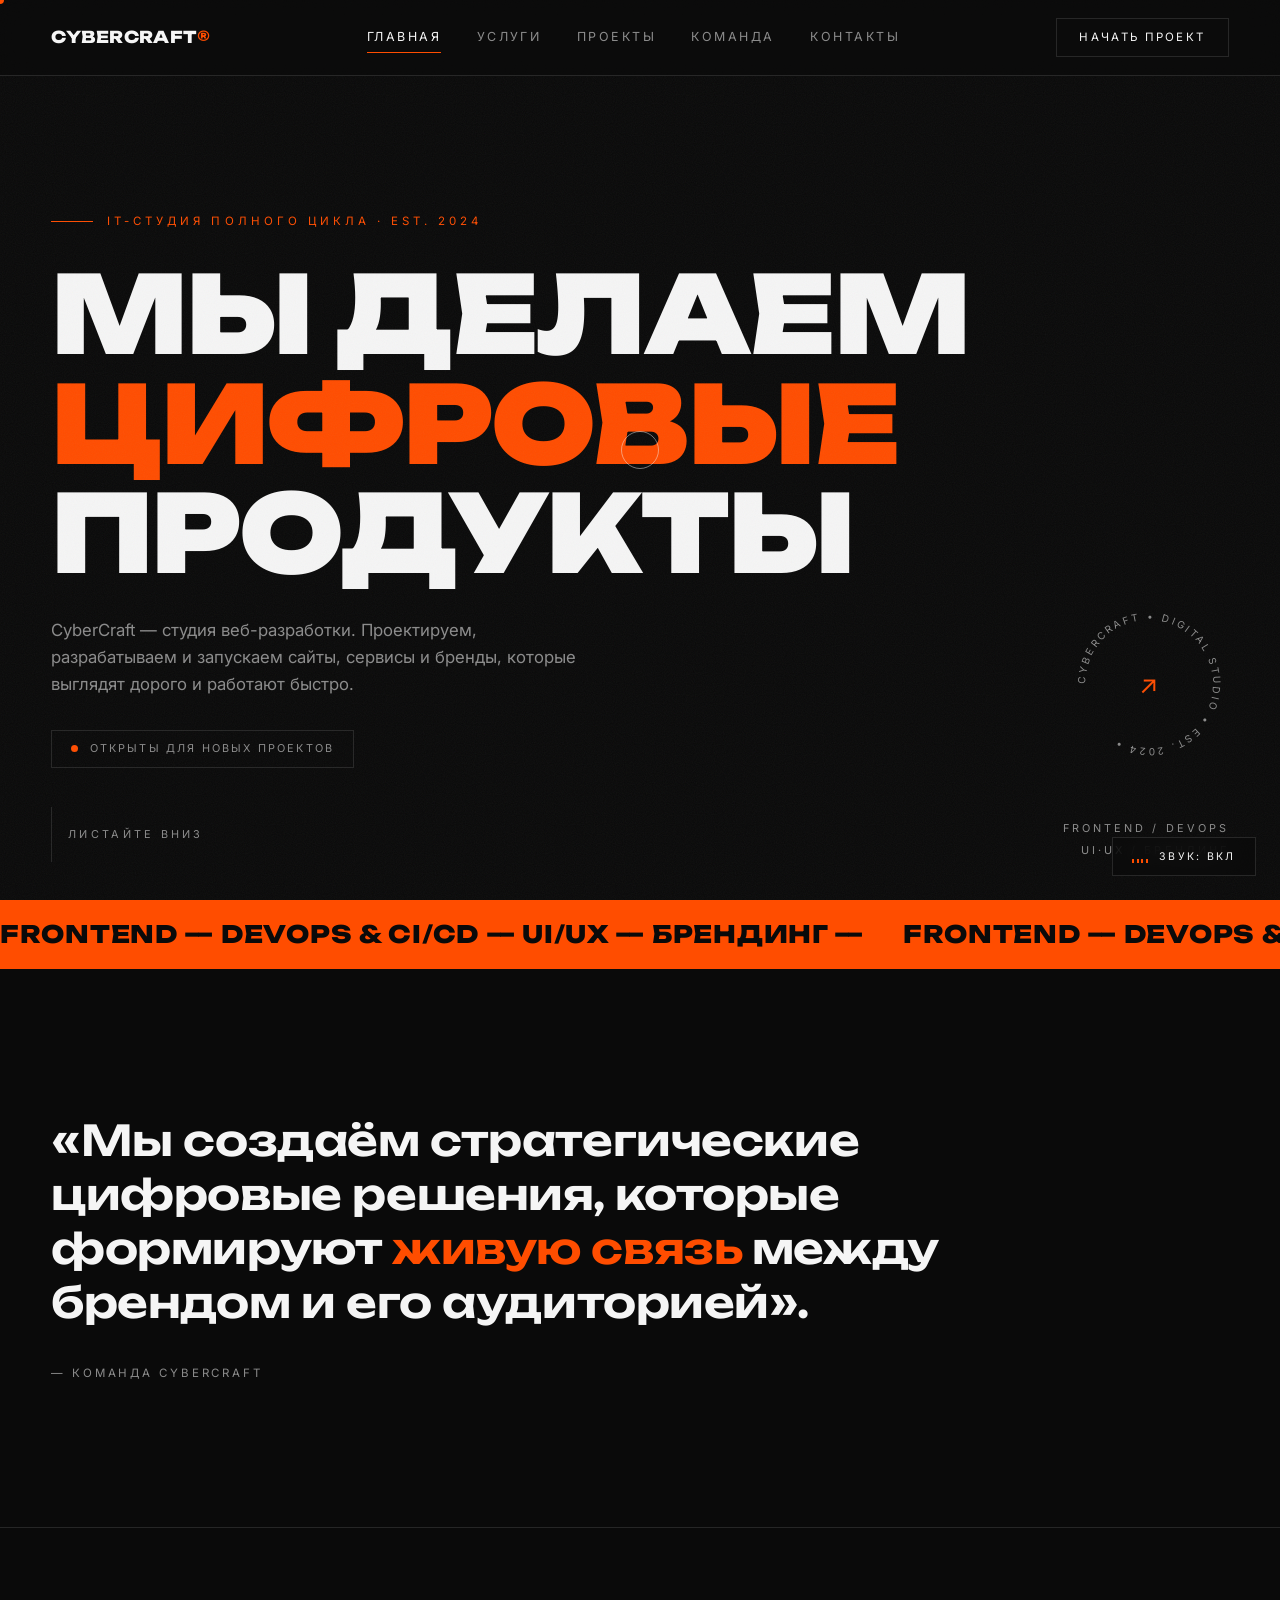
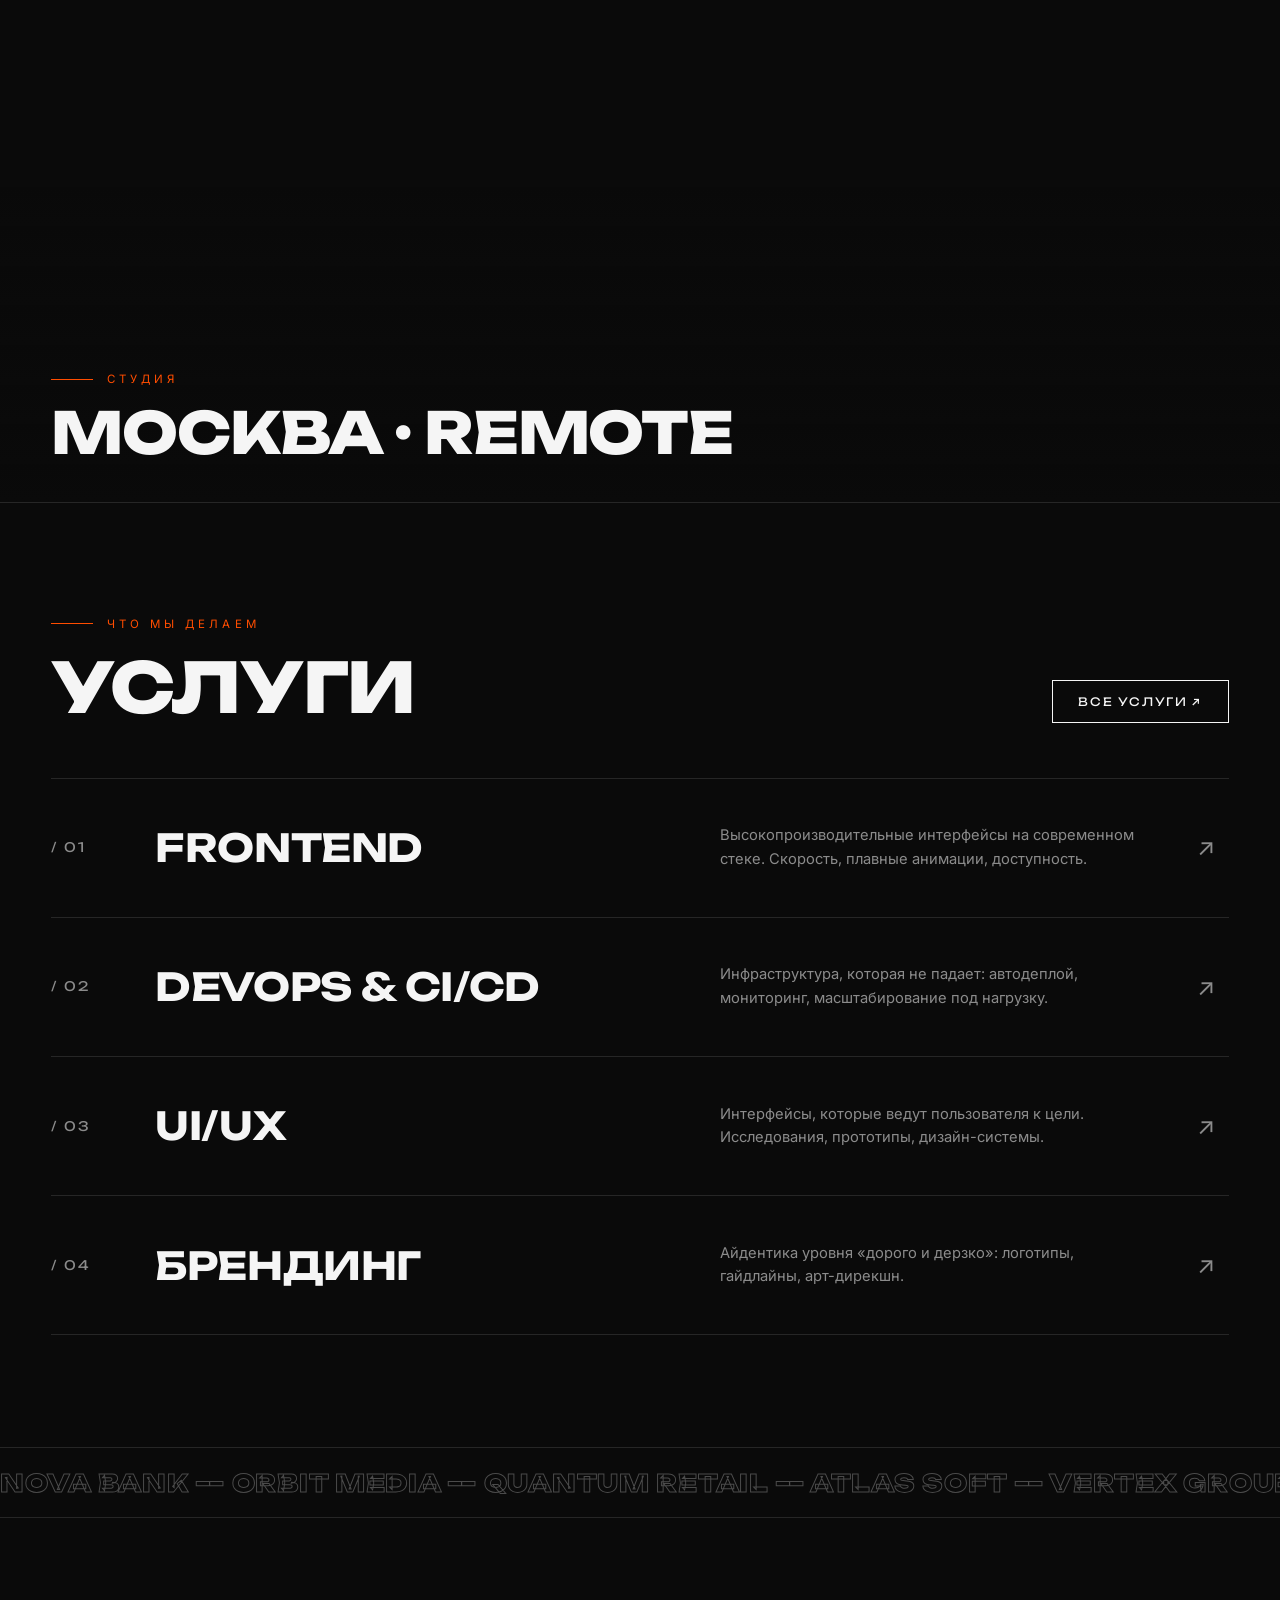
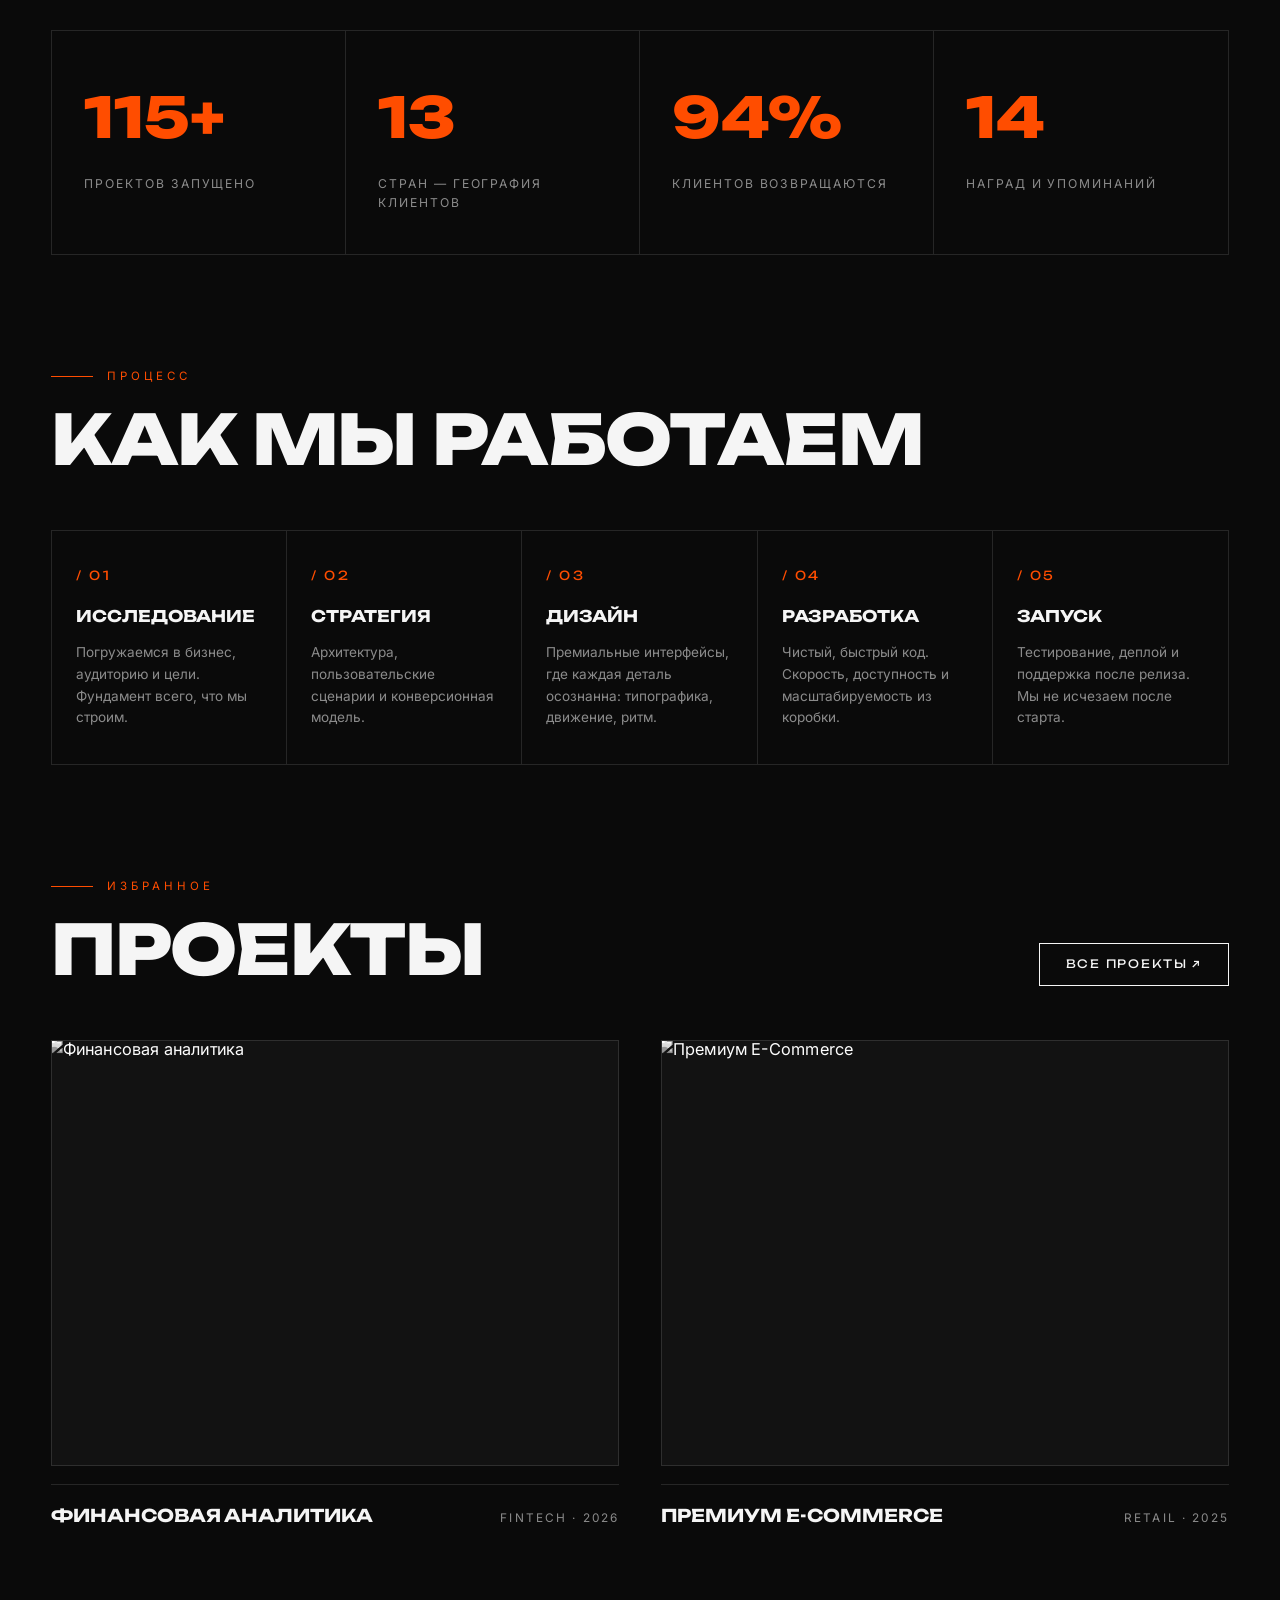
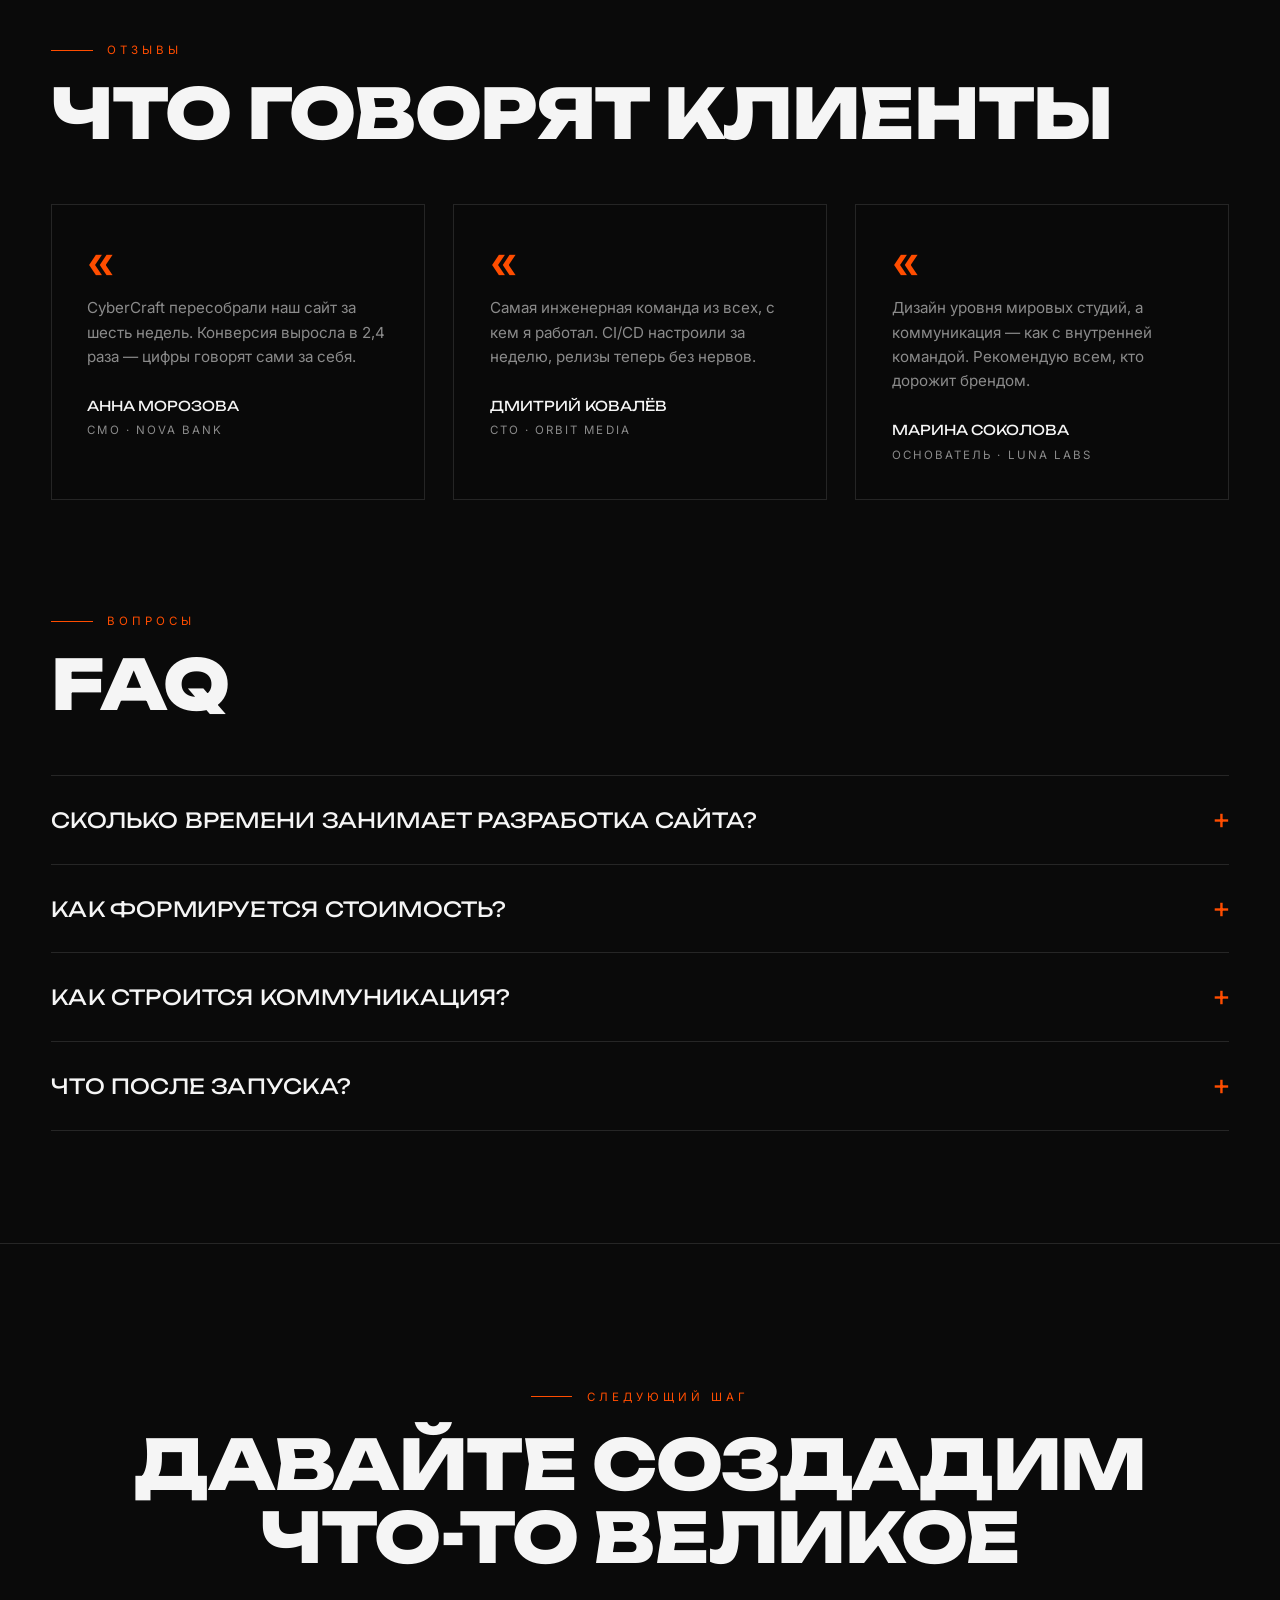
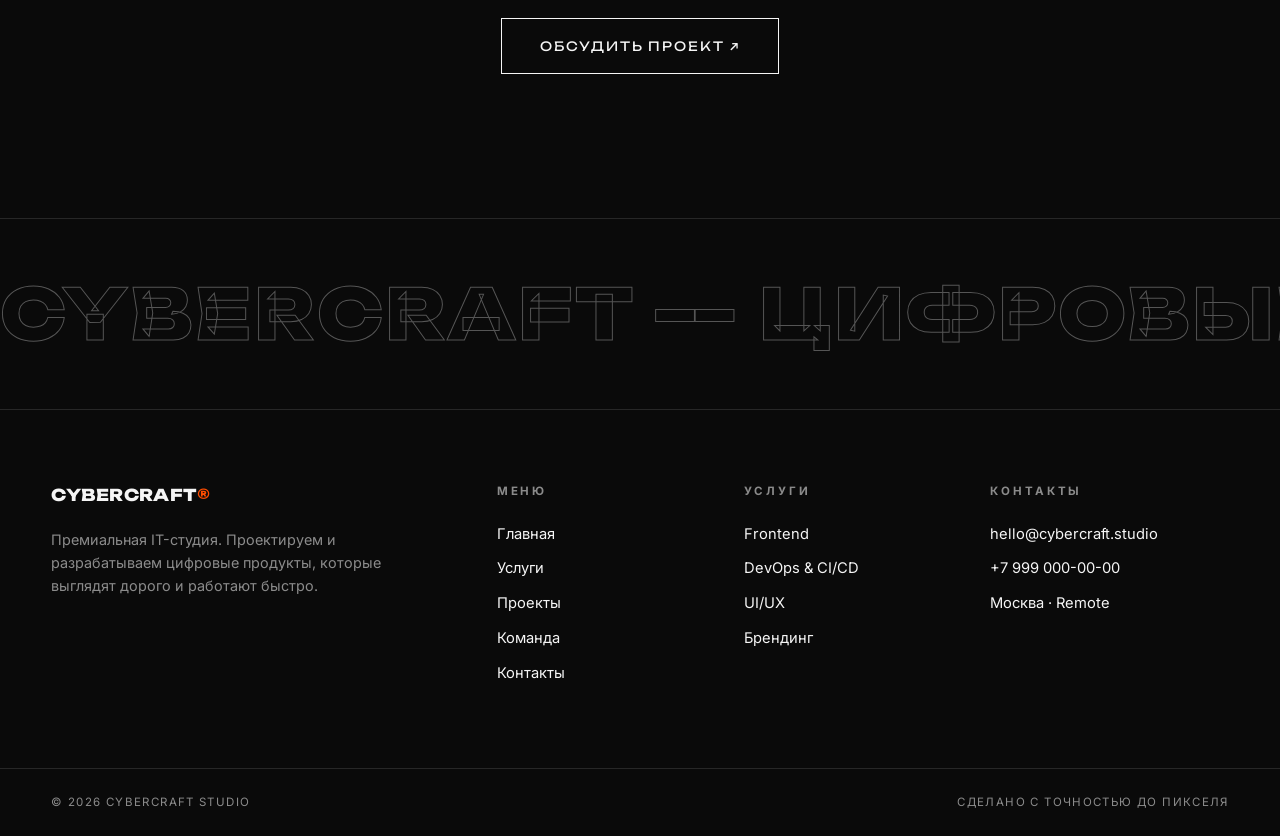
==== commit d5a914a1: "Bust cached site assets after update" ====
--- a/index.html
+++ b/index.html
@@ -9,7 +9,7 @@
   <link rel="preconnect" href="https://fonts.gstatic.com" crossorigin>
   <link href="https://fonts.googleapis.com/css2?family=Unbounded:wght@400;600;700;800;900&family=Inter:wght@400;500;600&display=swap" rel="stylesheet">
   <link rel="icon" href="data:image/svg+xml,%3Csvg xmlns='http://www.w3.org/2000/svg' viewBox='0 0 64 64'%3E%3Crect width='64' height='64' fill='%230a0a0a'/%3E%3Ccircle cx='32' cy='32' r='17' fill='none' stroke='%23ff4d00' stroke-width='9' stroke-dasharray='74 33' stroke-linecap='round' transform='rotate(115 32 32)'/%3E%3C/svg%3E">
-  <link rel="stylesheet" href="css/style.css">
+  <link rel="stylesheet" href="css/style.css?v=20261021-439a15f">
 </head>
 <body>
   <canvas id="webgl"></canvas>
@@ -328,6 +328,6 @@
   </button>
 
   <script src="https://cdnjs.cloudflare.com/ajax/libs/three.js/0.160.0/three.min.js"></script>
-  <script src="js/main.js"></script>
+  <script src="js/main.js?v=20261021-439a15f"></script>
 </body>
 </html>
--- a/css/style.css
+++ b/css/style.css
@@ -620,10 +620,11 @@
 /* ---------- Mobile nav ---------- */
 @media (max-width:900px){
   .nav{
-    position:fixed;inset:0;
+    position:absolute;top:100%;left:0;right:0;
+    height:calc(100vh - 4rem);height:calc(100dvh - 4rem);
     background:rgba(10,10,10,.97);
-    flex-direction:column;align-items:center;justify-content:center;gap:2.4rem;
-    transform:translateY(-102%);
+    flex-direction:column;align-items:center;justify-content:center;gap:2.4rem;overflow-y:auto;
+    transform:translateY(-100%);
     transition:transform .55s var(--ease);
   }
   .nav.is-open{transform:none}
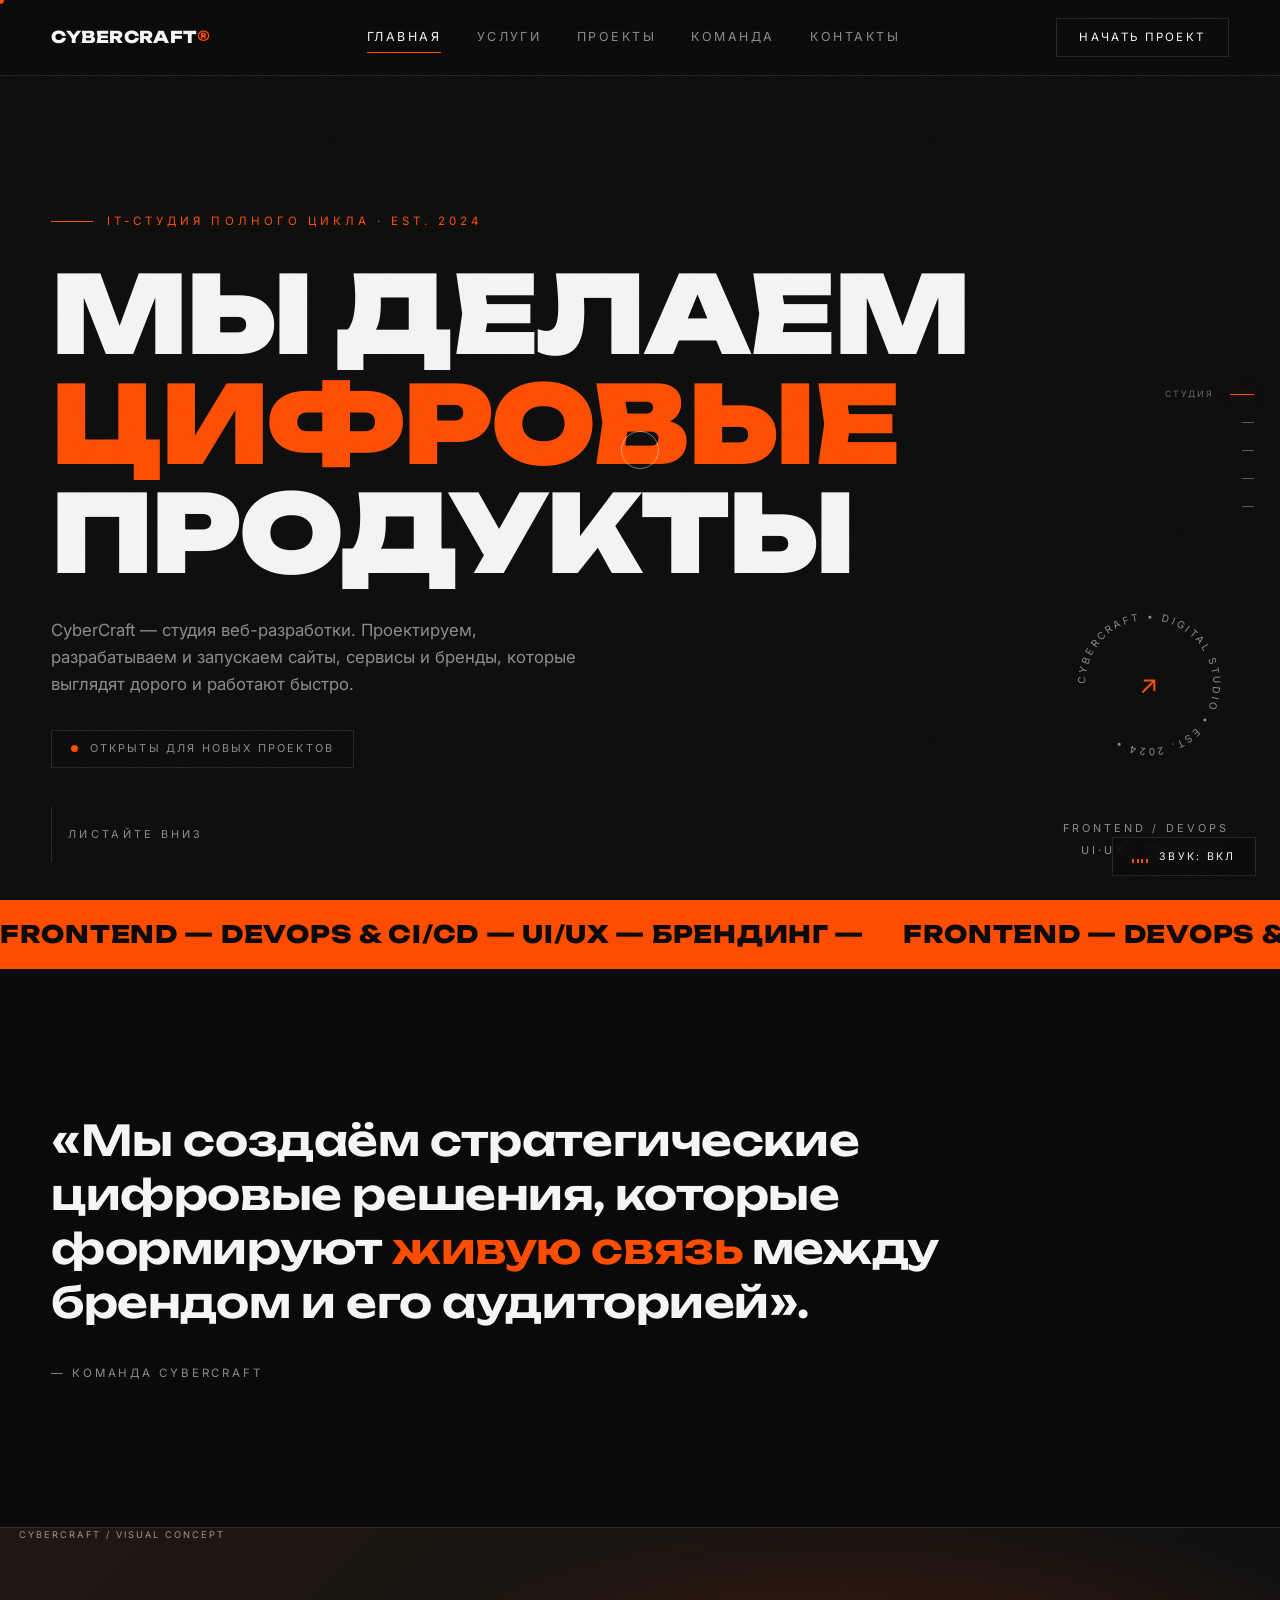
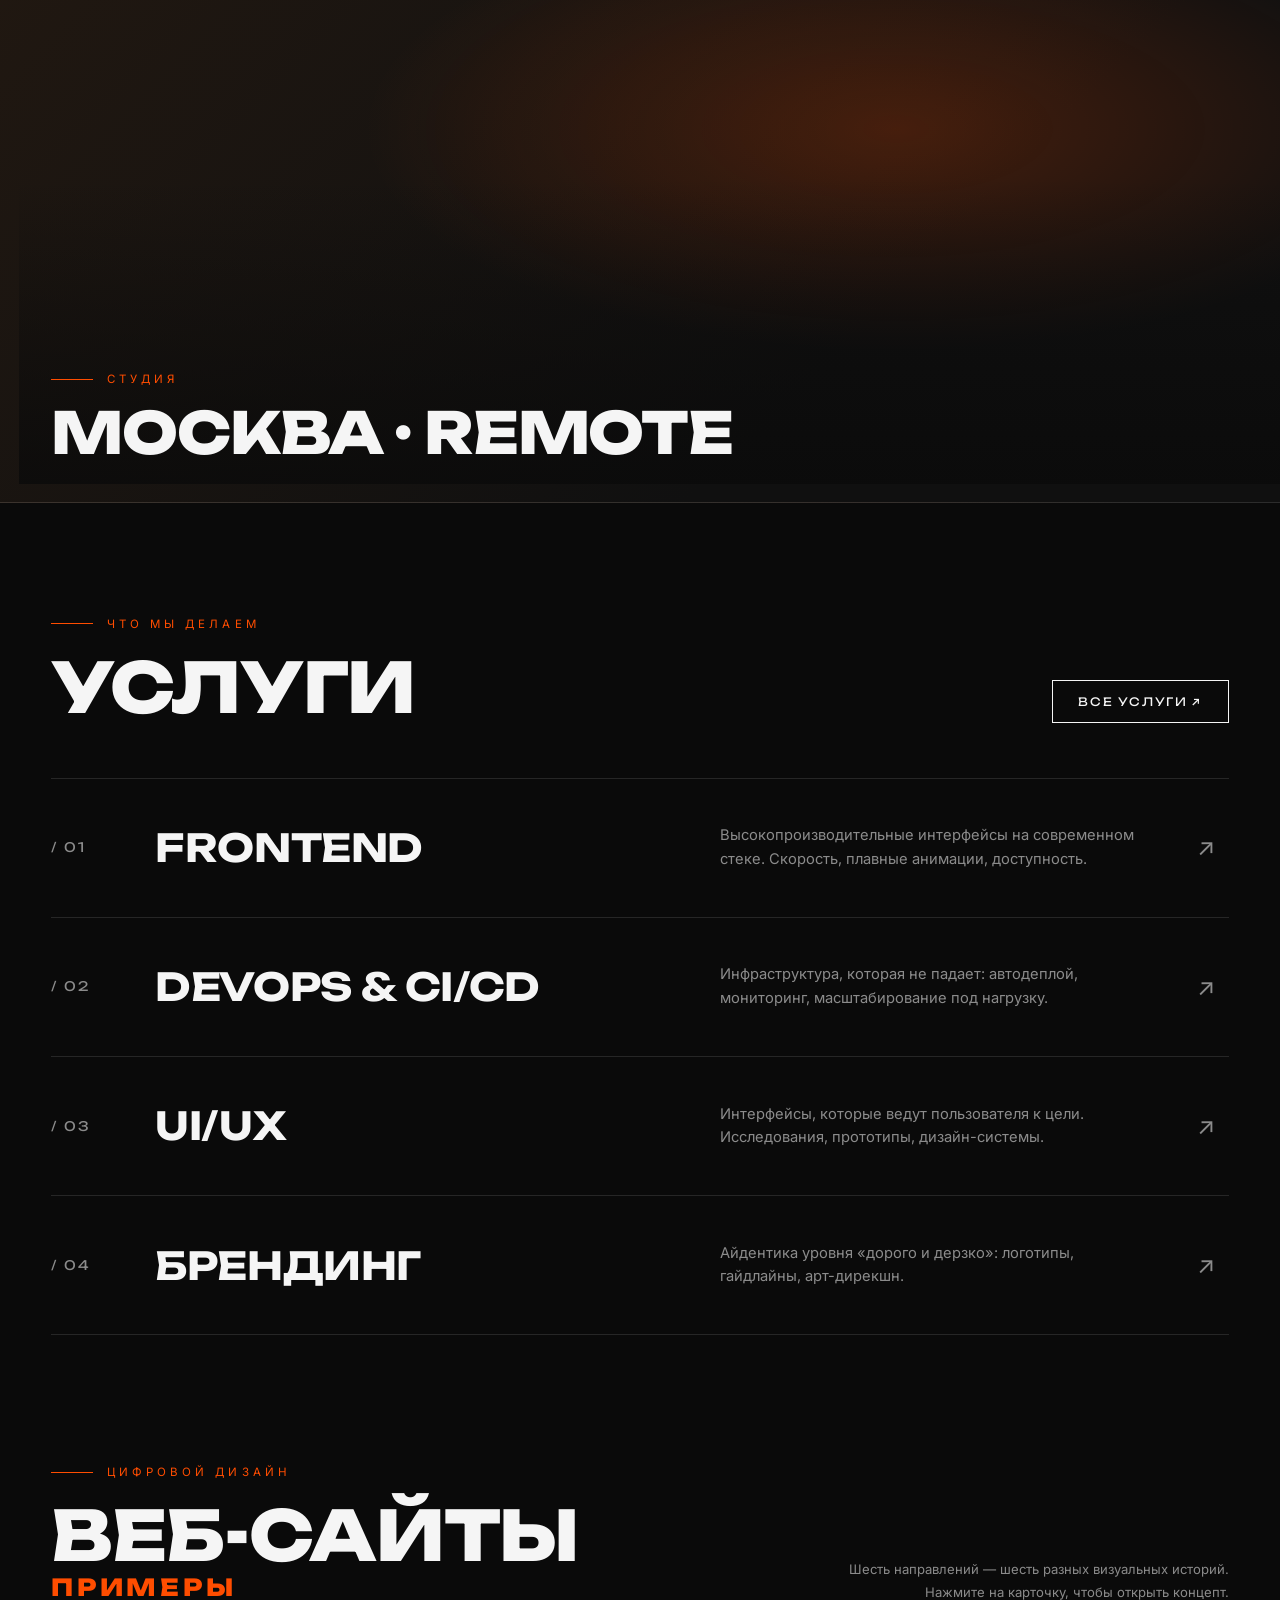
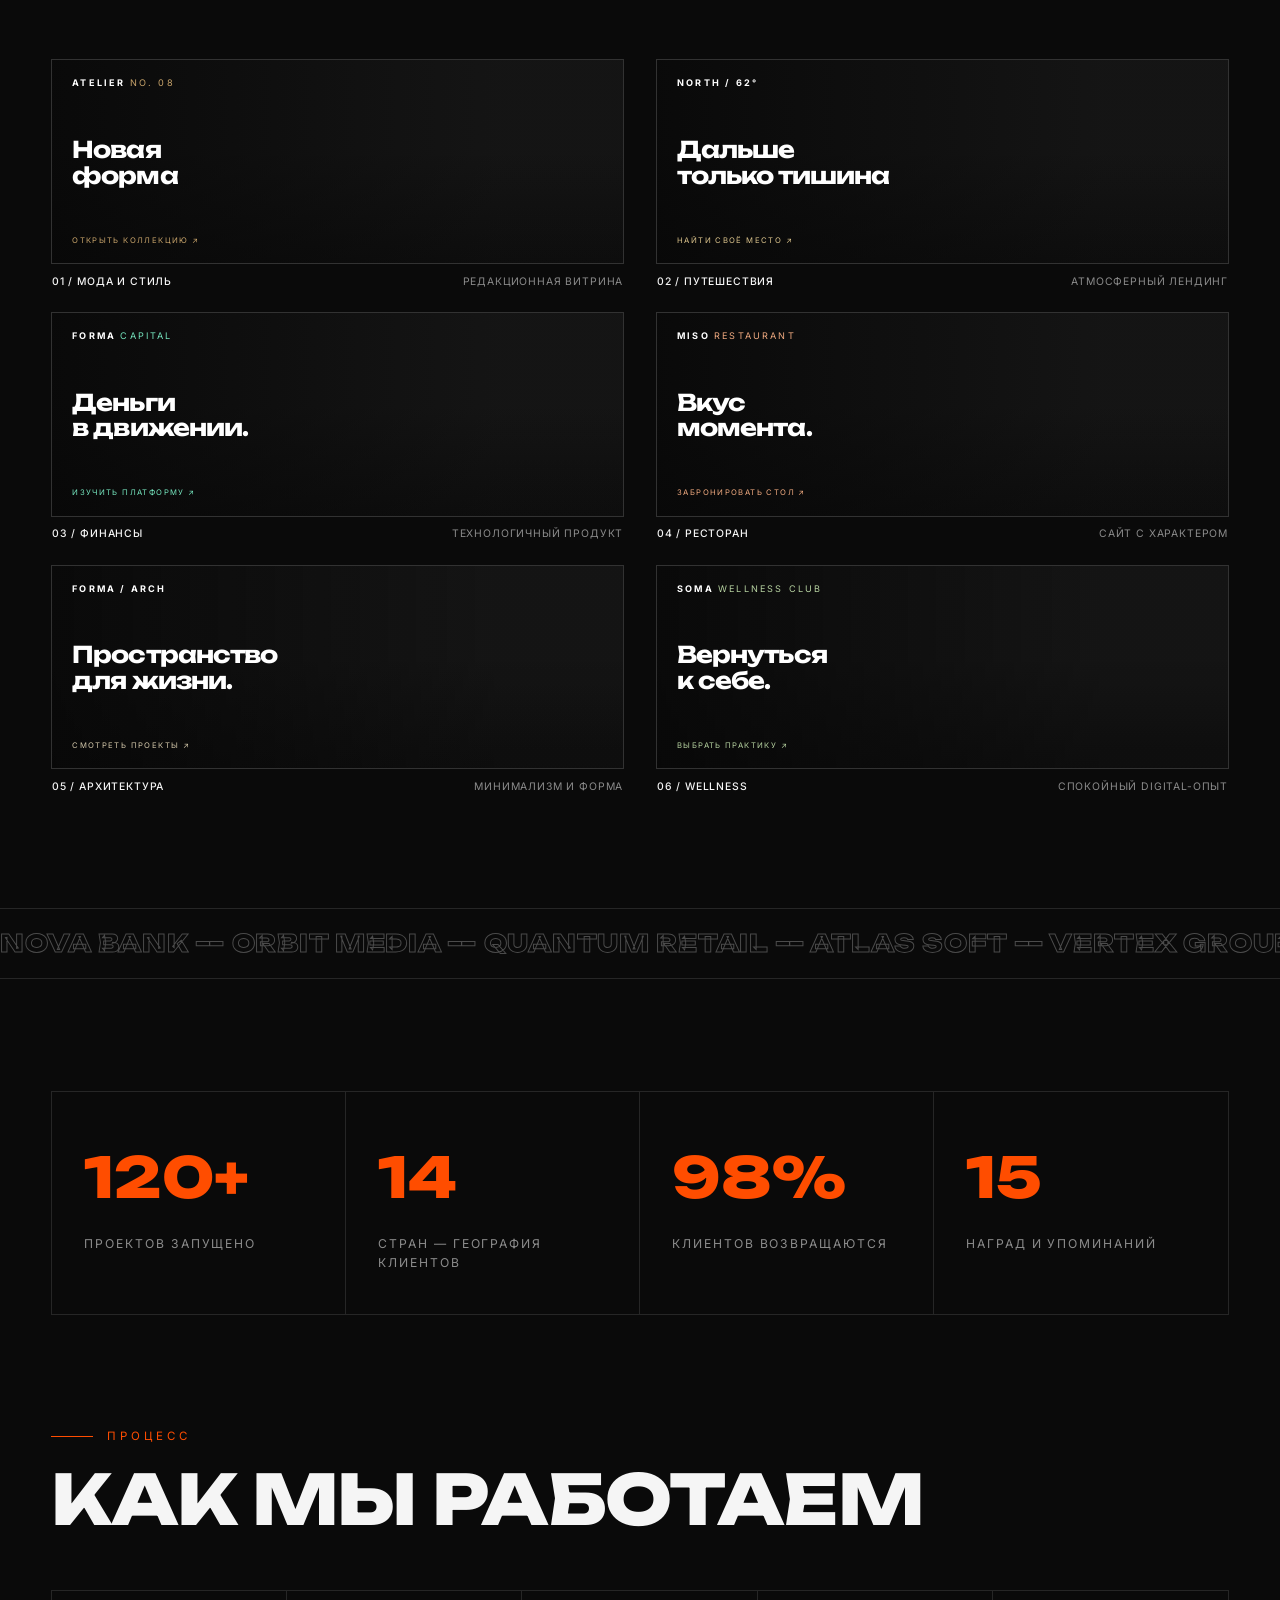
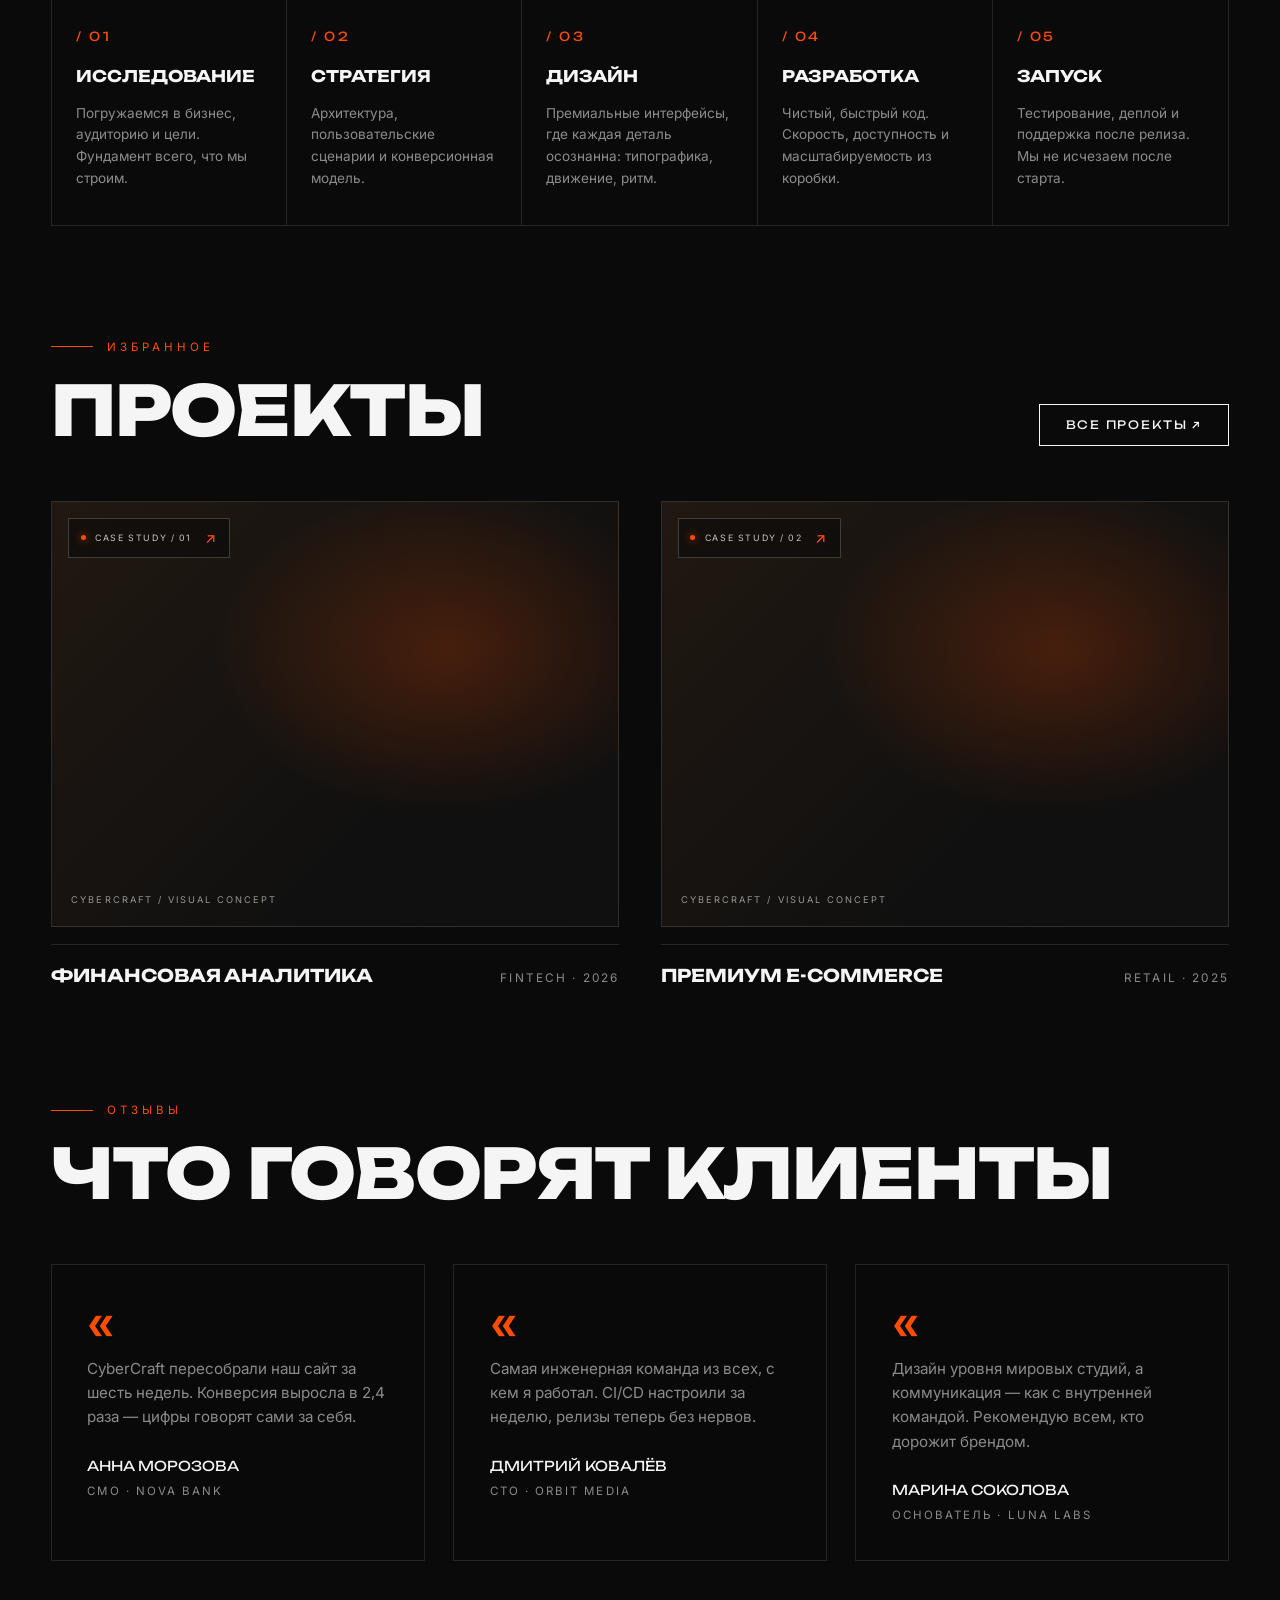
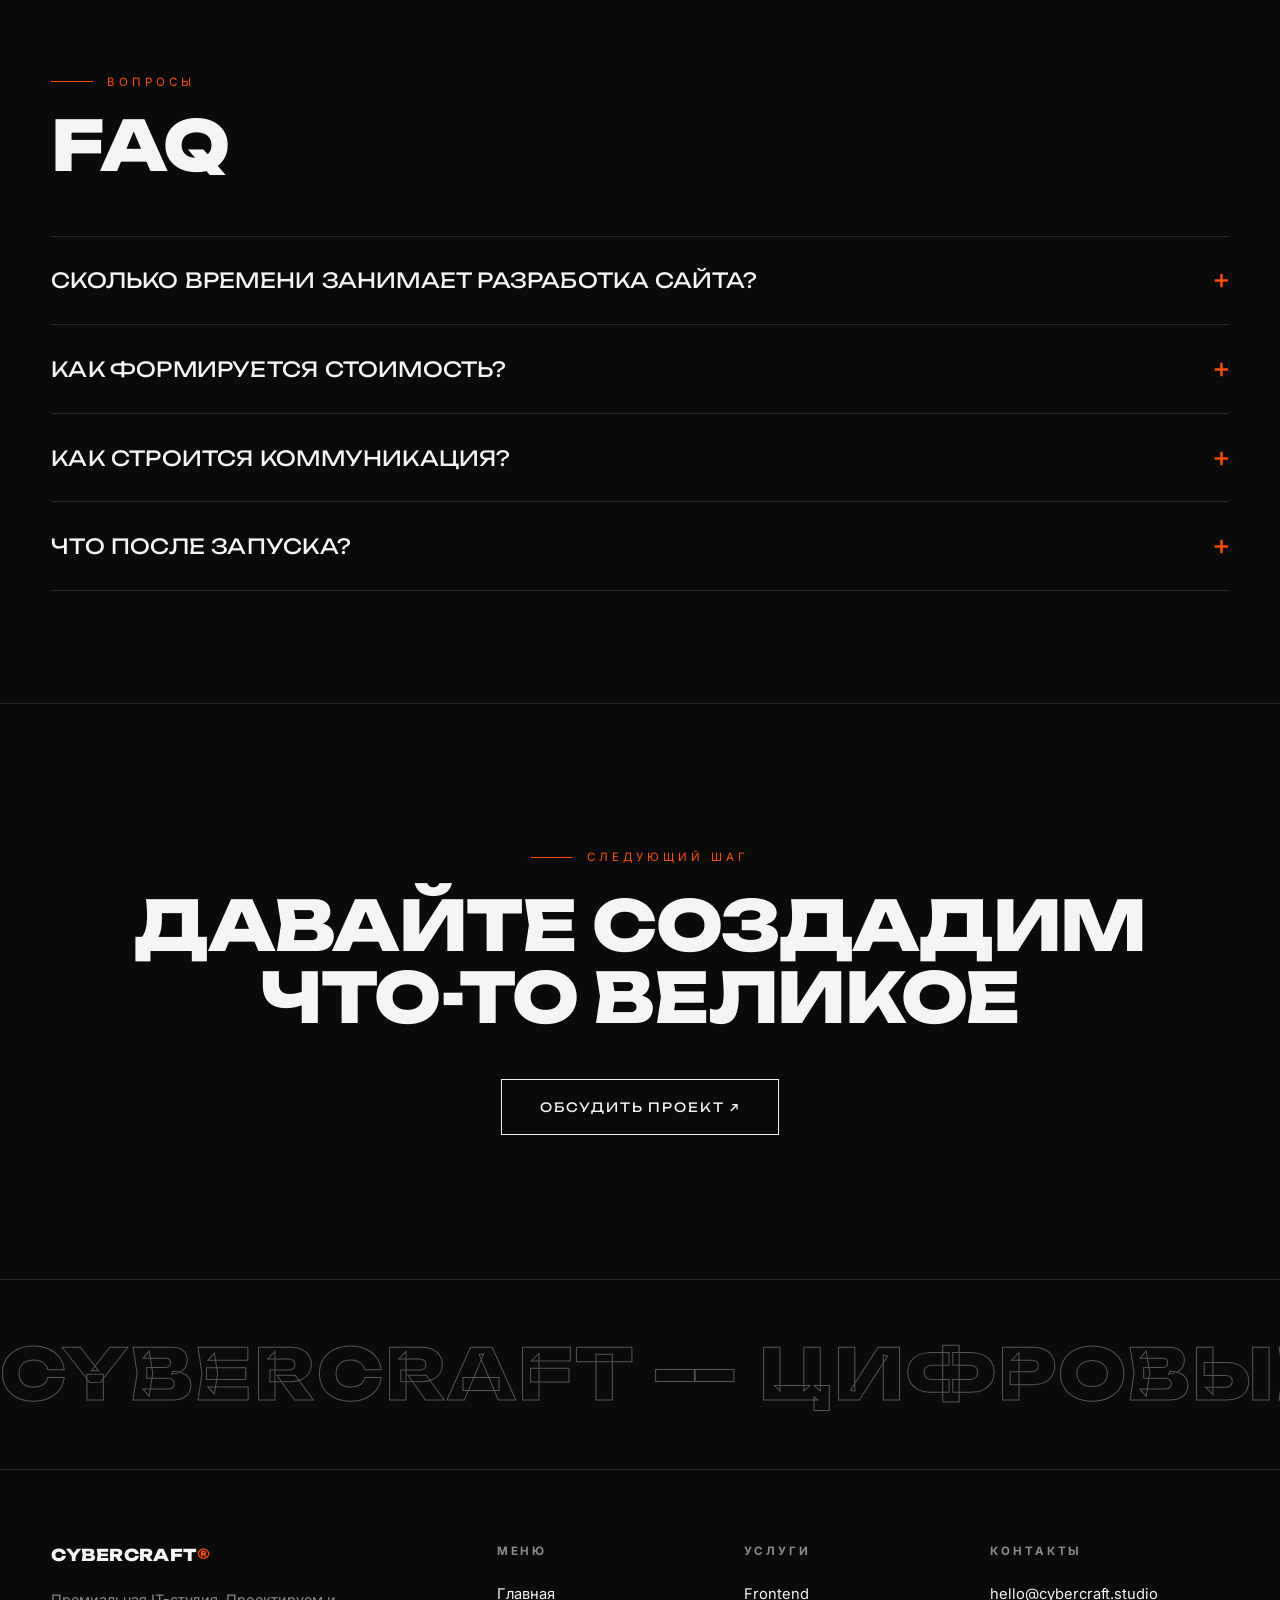
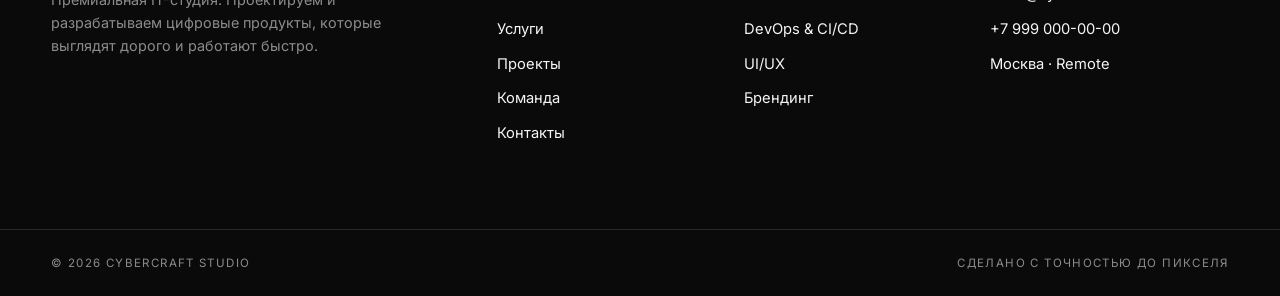
==== commit 691891bc: "fix" ====
--- a/index.html
+++ b/index.html
@@ -9,15 +9,23 @@
   <link rel="preconnect" href="https://fonts.gstatic.com" crossorigin>
   <link href="https://fonts.googleapis.com/css2?family=Unbounded:wght@400;600;700;800;900&family=Inter:wght@400;500;600&display=swap" rel="stylesheet">
   <link rel="icon" href="data:image/svg+xml,%3Csvg xmlns='http://www.w3.org/2000/svg' viewBox='0 0 64 64'%3E%3Crect width='64' height='64' fill='%230a0a0a'/%3E%3Ccircle cx='32' cy='32' r='17' fill='none' stroke='%23ff4d00' stroke-width='9' stroke-dasharray='74 33' stroke-linecap='round' transform='rotate(115 32 32)'/%3E%3C/svg%3E">
-  <link rel="stylesheet" href="css/style.css?v=20261021-439a15f">
+  <link rel="stylesheet" href="css/style.css?v=20261022-orb-soft-orange7">
 </head>
 <body>
   <canvas id="webgl"></canvas>
+  <div class="scene-photo" aria-hidden="true"></div>
   <div class="cursor-dot"></div>
   <div class="cursor-ring"></div>
   <div class="noise"></div>
   <div class="progress-bar"></div>
-  <div class="hover-preview"><img src="" alt=""></div>
+  <nav class="section-rail" aria-label="Навигация по разделам страницы">
+    <a href="#top" class="is-active" data-section="top" data-label="Студия" aria-label="Студия"><i></i></a>
+    <a href="#website-examples" data-section="website-examples" data-label="Веб-сайты" aria-label="Веб-сайты"><i></i></a>
+    <a href="#services" data-section="services" data-label="Услуги" aria-label="Услуги"><i></i></a>
+    <a href="#process" data-section="process" data-label="Процесс" aria-label="Процесс"><i></i></a>
+    <a href="#projects" data-section="projects" data-label="Проекты" aria-label="Проекты"><i></i></a>
+  </nav>
+  <div class="hover-preview"><img loading="lazy" decoding="async" src="" alt=""></div>
 
   <header class="header">
     <a class="logo" href="index.html">CyberCraft<span>&reg;</span></a>
@@ -34,7 +42,7 @@
 
   <main>
     <!-- HERO -->
-    <section class="hero">
+    <section class="hero" id="top">
       <p class="label reveal">IT-студия полного цикла &middot; Est. 2024</p>
       <h1 class="reveal" data-delay="1">Мы делаем<br><em>цифровые</em><br>продукты</h1>
       <p class="hero-sub reveal" data-delay="2">CyberCraft — студия веб-разработки. Проектируем, разрабатываем и запускаем сайты, сервисы и бренды, которые выглядят дорого и работают быстро.</p>
@@ -68,7 +76,7 @@
 
     <!-- IMAGE BAND (parallax) -->
     <section class="img-band">
-      <img src="https://images.unsplash.com/photo-1497366754035-f200968a6e72?q=80&w=1800&auto=format&fit=crop" alt="Студия CyberCraft" data-parallax="0.12">
+      <img loading="lazy" decoding="async" src="https://images.unsplash.com/photo-1497366754035-f200968a6e72?q=80&w=1800&auto=format&fit=crop" alt="Студия CyberCraft" data-parallax="0.12">
       <div class="img-band-caption">
         <p class="label">Студия</p>
         <h2 class="display">Москва &middot; Remote</h2>
@@ -76,7 +84,7 @@
     </section>
 
     <!-- SERVICES -->
-    <section class="section">
+    <section class="section" id="services">
       <div class="section-head reveal">
         <div>
           <p class="label">Что мы делаем</p>
@@ -112,6 +120,43 @@
       </div>
     </section>
 
+    <!-- WEBSITE EXAMPLES -->
+    <section class="section website-showcase" id="website-examples">
+      <div class="section-head reveal">
+        <div>
+          <p class="label">Цифровой дизайн</p>
+          <h2 class="display">Веб-сайты <span>примеры</span></h2>
+        </div>
+        <p class="showcase-note">Шесть направлений — шесть разных визуальных историй.<br>Нажмите на карточку, чтобы открыть концепт.</p>
+      </div>
+      <div class="website-grid reveal">
+        <a class="website-card" href="preview.html?site=atelier" style="--site-accent:#c7a36a;--site-image:url('https://images.unsplash.com/photo-1490481651871-ab68de25d43d?q=75&w=900&auto=format&fit=crop')">
+          <span class="website-thumb"><span class="thumb-brand">ATELIER <i>NO. 08</i></span><span class="thumb-title">Новая<br>форма</span><span class="thumb-cta">ОТКРЫТЬ КОЛЛЕКЦИЮ ↗</span></span>
+          <span class="website-caption"><b>01 / Мода и стиль</b><span>Редакционная витрина</span></span>
+        </a>
+        <a class="website-card" href="preview.html?site=travel" style="--site-accent:#ddc58d;--site-image:url('https://images.unsplash.com/photo-1500530855697-b586d89ba3ee?q=75&w=900&auto=format&fit=crop')">
+          <span class="website-thumb"><span class="thumb-brand">NORTH / 62°</span><span class="thumb-title">Дальше<br>только тишина</span><span class="thumb-cta">НАЙТИ СВОЁ МЕСТО ↗</span></span>
+          <span class="website-caption"><b>02 / Путешествия</b><span>Атмосферный лендинг</span></span>
+        </a>
+        <a class="website-card" href="preview.html?site=finance" style="--site-accent:#75e5be;--site-image:url('https://images.unsplash.com/photo-1639762681485-074b7f938ba0?q=75&w=900&auto=format&fit=crop')">
+          <span class="website-thumb"><span class="thumb-brand">FORMA <i>CAPITAL</i></span><span class="thumb-title">Деньги<br>в движении.</span><span class="thumb-cta">ИЗУЧИТЬ ПЛАТФОРМУ ↗</span></span>
+          <span class="website-caption"><b>03 / Финансы</b><span>Технологичный продукт</span></span>
+        </a>
+        <a class="website-card" href="preview.html?site=restaurant" style="--site-accent:#efa97f;--site-image:url('https://images.unsplash.com/photo-1414235077428-338989a2e8c0?q=75&w=900&auto=format&fit=crop')">
+          <span class="website-thumb"><span class="thumb-brand">MISO <i>RESTAURANT</i></span><span class="thumb-title">Вкус<br>момента.</span><span class="thumb-cta">ЗАБРОНИРОВАТЬ СТОЛ ↗</span></span>
+          <span class="website-caption"><b>04 / Ресторан</b><span>Сайт с характером</span></span>
+        </a>
+        <a class="website-card" href="preview.html?site=architecture" style="--site-accent:#d3c7aa;--site-image:url('https://images.unsplash.com/photo-1600607687939-ce8a6c25118c?q=75&w=900&auto=format&fit=crop')">
+          <span class="website-thumb"><span class="thumb-brand">FORMA / ARCH</span><span class="thumb-title">Пространство<br>для жизни.</span><span class="thumb-cta">СМОТРЕТЬ ПРОЕКТЫ ↗</span></span>
+          <span class="website-caption"><b>05 / Архитектура</b><span>Минимализм и форма</span></span>
+        </a>
+        <a class="website-card" href="preview.html?site=wellness" style="--site-accent:#b6d2a0;--site-image:url('https://images.unsplash.com/photo-1545205597-3d9d02c29597?q=75&w=900&auto=format&fit=crop')">
+          <span class="website-thumb"><span class="thumb-brand">SOMA <i>WELLNESS CLUB</i></span><span class="thumb-title">Вернуться<br>к себе.</span><span class="thumb-cta">ВЫБРАТЬ ПРАКТИКУ ↗</span></span>
+          <span class="website-caption"><b>06 / Wellness</b><span>Спокойный digital-опыт</span></span>
+        </a>
+      </div>
+    </section>
+
     <!-- CLIENTS (ghost marquee) -->
     <div class="marquee marquee--ghost">
       <div class="marquee-track">
@@ -143,7 +188,7 @@
     </section>
 
     <!-- PROCESS -->
-    <section class="section" style="padding-top:0">
+    <section class="section" id="process" style="padding-top:0">
       <div class="section-head reveal">
         <div>
           <p class="label">Процесс</p>
@@ -180,7 +225,7 @@
     </section>
 
     <!-- PROJECTS PREVIEW -->
-    <section class="section" style="padding-top:0">
+    <section class="section" id="projects" style="padding-top:0">
       <div class="section-head reveal">
         <div>
           <p class="label">Избранное</p>
@@ -189,18 +234,20 @@
         <a class="btn btn--small" href="portfolio.html">Все проекты &nearr;</a>
       </div>
       <div class="projects reveal">
-        <a class="project tilt" href="portfolio.html">
+        <a class="project tilt" href="preview.html?project=finance">
           <div class="project-media">
-            <img src="https://images.unsplash.com/photo-1611974789855-9c2a0a7236a3?q=80&w=1400&auto=format&fit=crop" alt="Финансовая аналитика">
+            <img loading="lazy" decoding="async" src="https://images.unsplash.com/photo-1611974789855-9c2a0a7236a3?q=80&w=1400&auto=format&fit=crop" alt="Финансовая аналитика">
+            <span class="project-marker"><i></i> CASE STUDY / 01 <b>&nearr;</b></span>
           </div>
           <div class="project-info">
             <h3>Финансовая аналитика</h3>
             <span>FinTech &middot; 2026</span>
           </div>
         </a>
-        <a class="project tilt" href="portfolio.html">
+        <a class="project tilt" href="preview.html?project=commerce">
           <div class="project-media">
-            <img src="https://images.unsplash.com/photo-1441986300917-64674bd600d8?q=80&w=1400&auto=format&fit=crop" alt="Премиум E-Commerce">
+            <img loading="lazy" decoding="async" src="https://images.unsplash.com/photo-1441986300917-64674bd600d8?q=80&w=1400&auto=format&fit=crop" alt="Премиум E-Commerce">
+            <span class="project-marker"><i></i> CASE STUDY / 02 <b>&nearr;</b></span>
           </div>
           <div class="project-info">
             <h3>Премиум E-Commerce</h3>
@@ -328,6 +375,6 @@
   </button>
 
   <script src="https://cdnjs.cloudflare.com/ajax/libs/three.js/0.160.0/three.min.js"></script>
-  <script src="js/main.js?v=20261021-439a15f"></script>
+  <script src="js/main.js?v=20261022-orb-soft-orange7"></script>
 </body>
 </html>
--- a/css/style.css
+++ b/css/style.css
@@ -43,6 +43,17 @@
 
 /* ---------- Overlays ---------- */
 #webgl{position:fixed;inset:0;z-index:0;pointer-events:none}
+.scene-photo{
+  position:fixed;inset:-5%;z-index:0;pointer-events:none;opacity:0;
+  background:50% 50%/cover no-repeat;
+  filter:saturate(.45) brightness(.42);
+  mix-blend-mode:screen;transform:scale(1.04);
+  transition:opacity 1.2s ease,background-image .7s ease;
+}
+.scene-photo::after{content:'';position:absolute;inset:0;background:linear-gradient(90deg,var(--bg) 0%,rgba(10,10,10,.56) 52%,rgba(10,10,10,.35) 100%)}
+.scene-photo.is-active{opacity:.16}
+.scene-photo.is-flicker{animation:sceneFlicker .72s ease-out}
+@keyframes sceneFlicker{0%,100%{filter:saturate(.45) brightness(.42)}18%{filter:saturate(.8) brightness(.62)}34%{filter:saturate(.35) brightness(.3)}54%{filter:saturate(.7) brightness(.48)}}
 main{position:relative;z-index:1}
 
 .noise{
@@ -56,6 +67,32 @@
   transform-origin:left;transform:scaleX(0);
   z-index:300;pointer-events:none;
 }
+
+/* Тонкая навигация по главной, как маркеры разделов в референсе. */
+.section-rail{
+  position:fixed;right:1.65rem;top:50%;z-index:8;
+  display:flex;flex-direction:column;align-items:flex-end;gap:1rem;
+  transform:translateY(-50%);
+}
+.section-rail a{
+  position:relative;display:flex;align-items:center;justify-content:flex-end;
+  width:1.7rem;height:12px;color:var(--muted);
+}
+.section-rail a i{
+  display:block;width:12px;height:1px;background:rgba(245,245,245,.34);
+  transition:width .35s var(--ease),background .35s,box-shadow .35s;
+}
+.section-rail a::after{
+  content:attr(data-label);position:absolute;right:calc(100% + .8rem);
+  color:var(--muted);font-size:.55rem;letter-spacing:.2em;text-transform:uppercase;
+  opacity:0;transform:translateX(5px);transition:opacity .25s,transform .25s;
+  white-space:nowrap;pointer-events:none;
+}
+.section-rail a:hover::after,.section-rail a.is-active::after{opacity:.72;transform:translateX(0)}
+.section-rail a:hover i,.section-rail a.is-active i{
+  width:24px;background:var(--accent);box-shadow:0 0 12px rgba(255,77,0,.5)
+}
+@media(max-width:1100px){.section-rail{display:none}}
 
 /* ---------- Custom cursor ---------- */
 .cursor-dot,.cursor-ring{
@@ -379,6 +416,20 @@
 .projects{display:grid;grid-template-columns:1fr 1fr;gap:2.6rem}
 .project{display:block}
 .project-media{overflow:hidden;aspect-ratio:4/3;background:var(--bg-soft);border:1px solid var(--line)}
+.project-media{position:relative}
+.project-marker{
+  position:absolute;top:1rem;left:1rem;z-index:1;display:flex;align-items:center;gap:.6rem;
+  padding:.48rem .72rem;border:1px solid rgba(245,245,245,.2);
+  background:rgba(10,10,10,.56);backdrop-filter:blur(12px);
+  color:rgba(245,245,245,.8);font-size:.55rem;letter-spacing:.18em;text-transform:uppercase;
+}
+.project-marker i{width:5px;height:5px;border-radius:50%;background:var(--accent);box-shadow:0 0 10px var(--accent)}
+.project-marker b{margin-left:.2rem;color:var(--accent);font-size:.9rem;font-weight:500;transition:transform .3s}
+.project:hover .project-marker b{transform:translate(2px,-2px)}
+.project-media.has-image-fallback,.img-band.has-image-fallback{background:radial-gradient(ellipse at 70% 35%,rgba(255,77,0,.22),transparent 42%),linear-gradient(135deg,#211811,#101010 68%)}
+.project-media.has-image-fallback::after,.img-band.has-image-fallback::after{content:'CYBERCRAFT  /  VISUAL CONCEPT';position:absolute;left:1.2rem;bottom:1.1rem;color:rgba(245,245,245,.58);font-size:.58rem;letter-spacing:.22em}
+.project-media.has-image-fallback{position:relative}
+.project-media img.image-failed,.img-band img.image-failed{visibility:hidden}
 .project-media img{
   width:100%;height:100%;object-fit:cover;
   filter:grayscale(1) contrast(1.06);
@@ -393,6 +444,33 @@
 .project-info h3{font-family:var(--font-display);font-size:1.1rem;text-transform:uppercase}
 .project-info span{color:var(--muted);font-size:.74rem;letter-spacing:.18em;text-transform:uppercase;white-space:nowrap}
 @media (max-width:860px){.projects{grid-template-columns:1fr}}
+
+/* ---------- Website concept gallery ---------- */
+.website-showcase{padding-top:1rem}
+.website-showcase .section-head{align-items:end}
+.website-showcase .display span{display:block;color:var(--accent);font-size:.34em;line-height:1.4;letter-spacing:.16em;text-transform:uppercase}
+.showcase-note{color:var(--muted);font-size:.82rem;text-align:right;line-height:1.8}
+.website-grid{display:grid;grid-template-columns:repeat(2,minmax(0,1fr));gap:1.35rem 2rem}
+.website-card{display:block;min-width:0}
+.website-thumb{
+  position:relative;isolation:isolate;display:flex;flex-direction:column;justify-content:space-between;
+  overflow:hidden;aspect-ratio:2.8/1;min-height:132px;padding:1rem 1.25rem;
+  border:1px solid var(--line);background:#171717;color:#fff;
+  transition:border-color .35s,transform .55s var(--ease);
+}
+.website-thumb::before{content:'';position:absolute;z-index:-2;inset:0;background:var(--site-image) center 48%/cover;filter:brightness(.62) saturate(.72);transition:transform .8s var(--ease),filter .6s}
+.website-thumb::after{content:'';position:absolute;z-index:-1;inset:0;background:linear-gradient(90deg,rgba(7,7,7,.84),rgba(7,7,7,.16) 78%),linear-gradient(0deg,rgba(7,7,7,.52),transparent 55%)}
+.website-card:hover .website-thumb{border-color:var(--site-accent);transform:translateY(-4px)}
+.website-card:hover .website-thumb::before{transform:scale(1.06);filter:brightness(.78) saturate(.92)}
+.thumb-brand{font-size:.57rem;font-weight:700;letter-spacing:.24em;text-transform:uppercase}
+.thumb-brand i{font-style:normal;color:var(--site-accent);font-weight:400}
+.thumb-title{font-family:var(--font-display);font-size:clamp(.9rem,1.8vw,1.45rem);font-weight:700;line-height:1.12;letter-spacing:-.04em}
+.thumb-cta{font-size:.48rem;letter-spacing:.18em;color:var(--site-accent)}
+.website-caption{display:flex;justify-content:space-between;gap:.8rem;align-items:center;padding:.62rem .05rem 0;color:var(--muted);font-size:.65rem;letter-spacing:.08em;text-transform:uppercase}
+.website-caption b{font-weight:500;color:var(--text)}
+.website-card:focus-visible{outline:1px solid var(--accent);outline-offset:5px}
+@media (max-width:700px){.website-grid{grid-template-columns:1fr;gap:1.4rem}.showcase-note{display:none}.website-thumb{aspect-ratio:2.5/1}}
+@media (prefers-reduced-motion:reduce){.scene-photo,.website-thumb,.website-thumb::before{transition:none}.scene-photo.is-flicker{animation:none}}
 
 /* ---------- Testimonials ---------- */
 .testimonials{display:grid;grid-template-columns:repeat(3,1fr);gap:1.8rem}
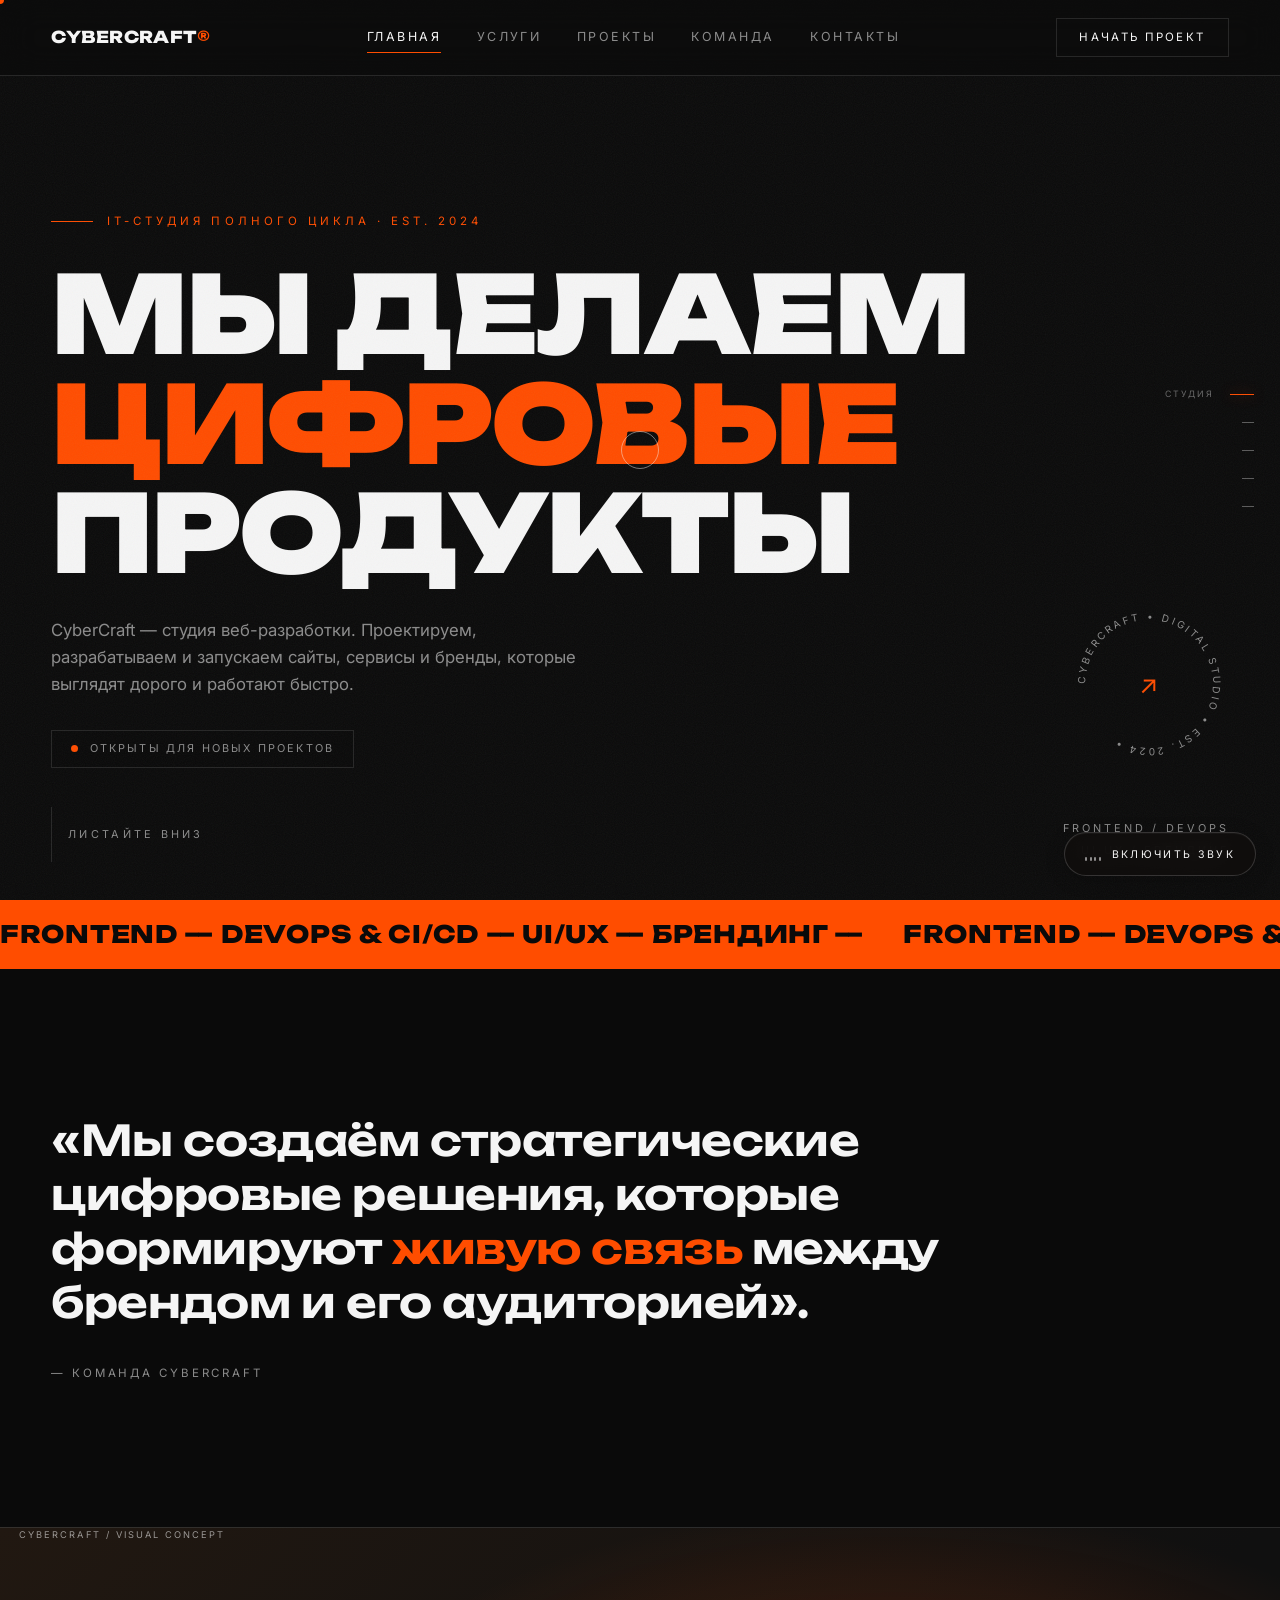
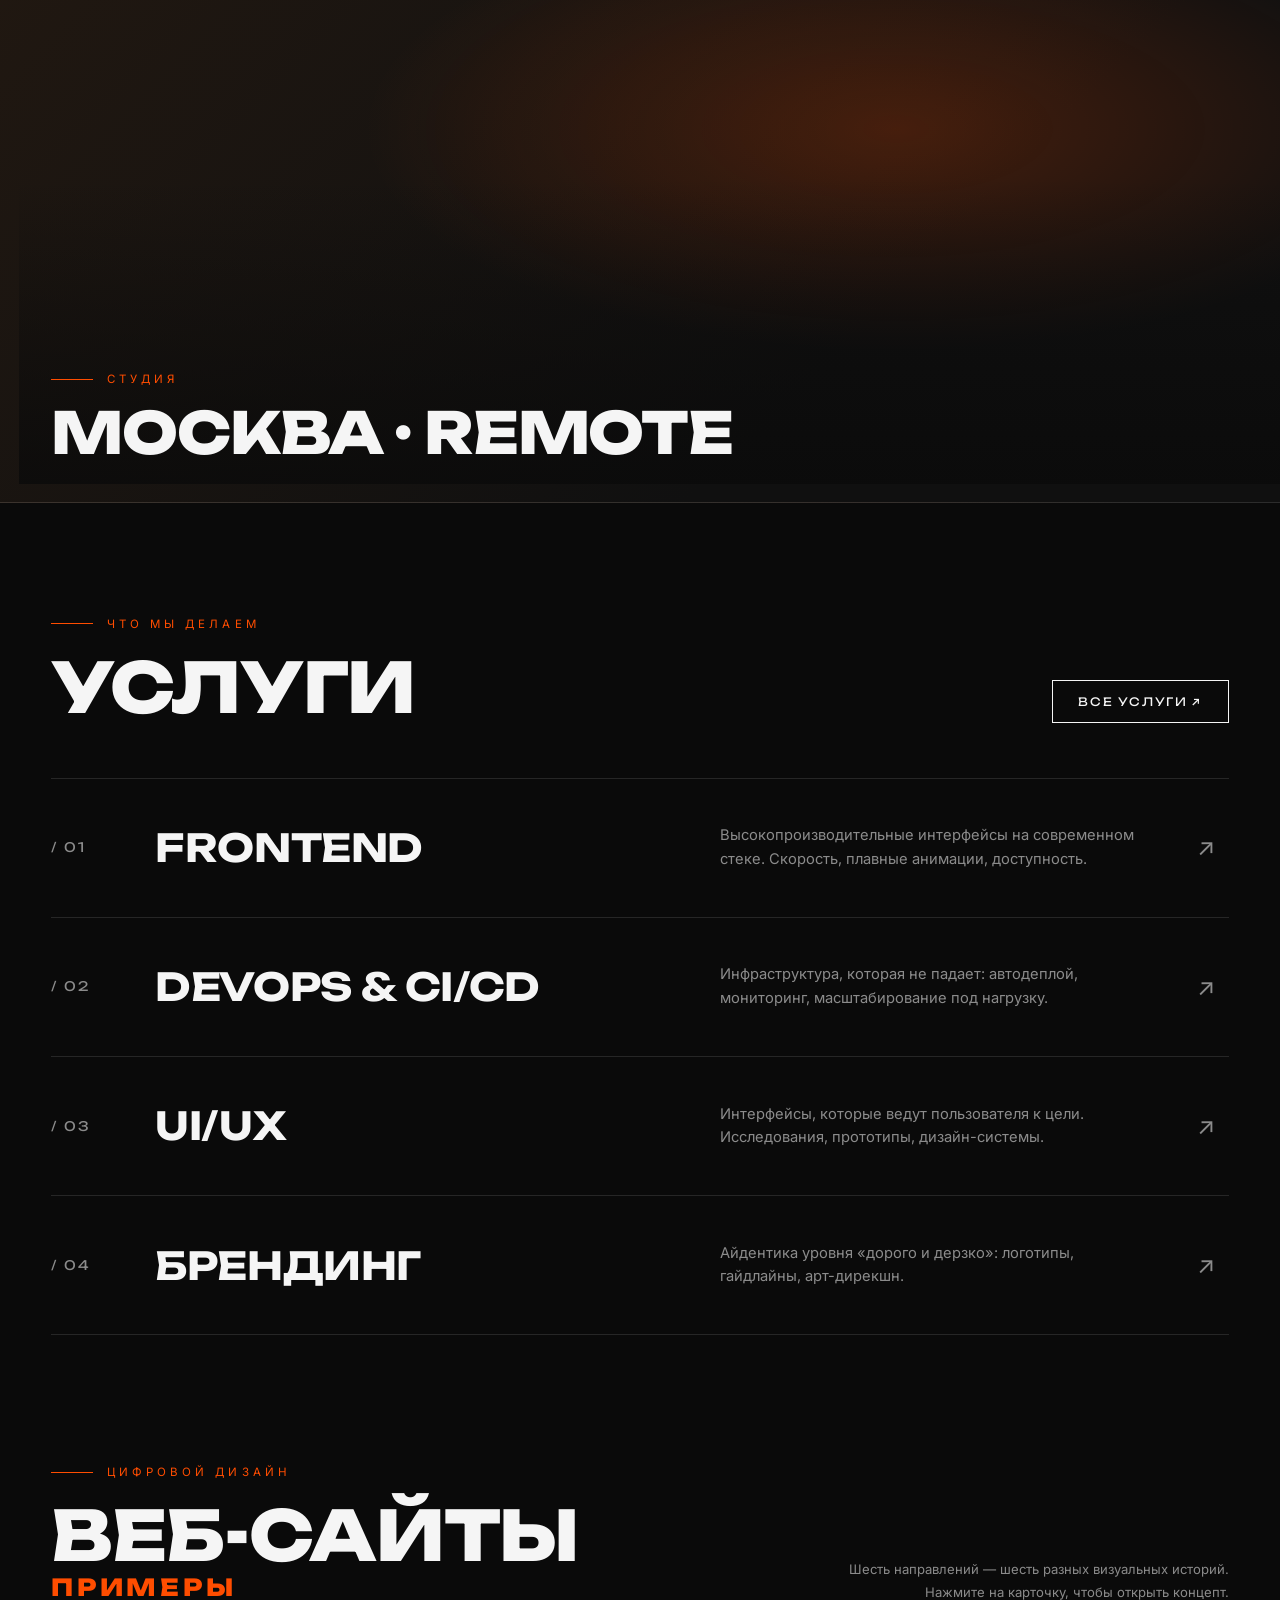
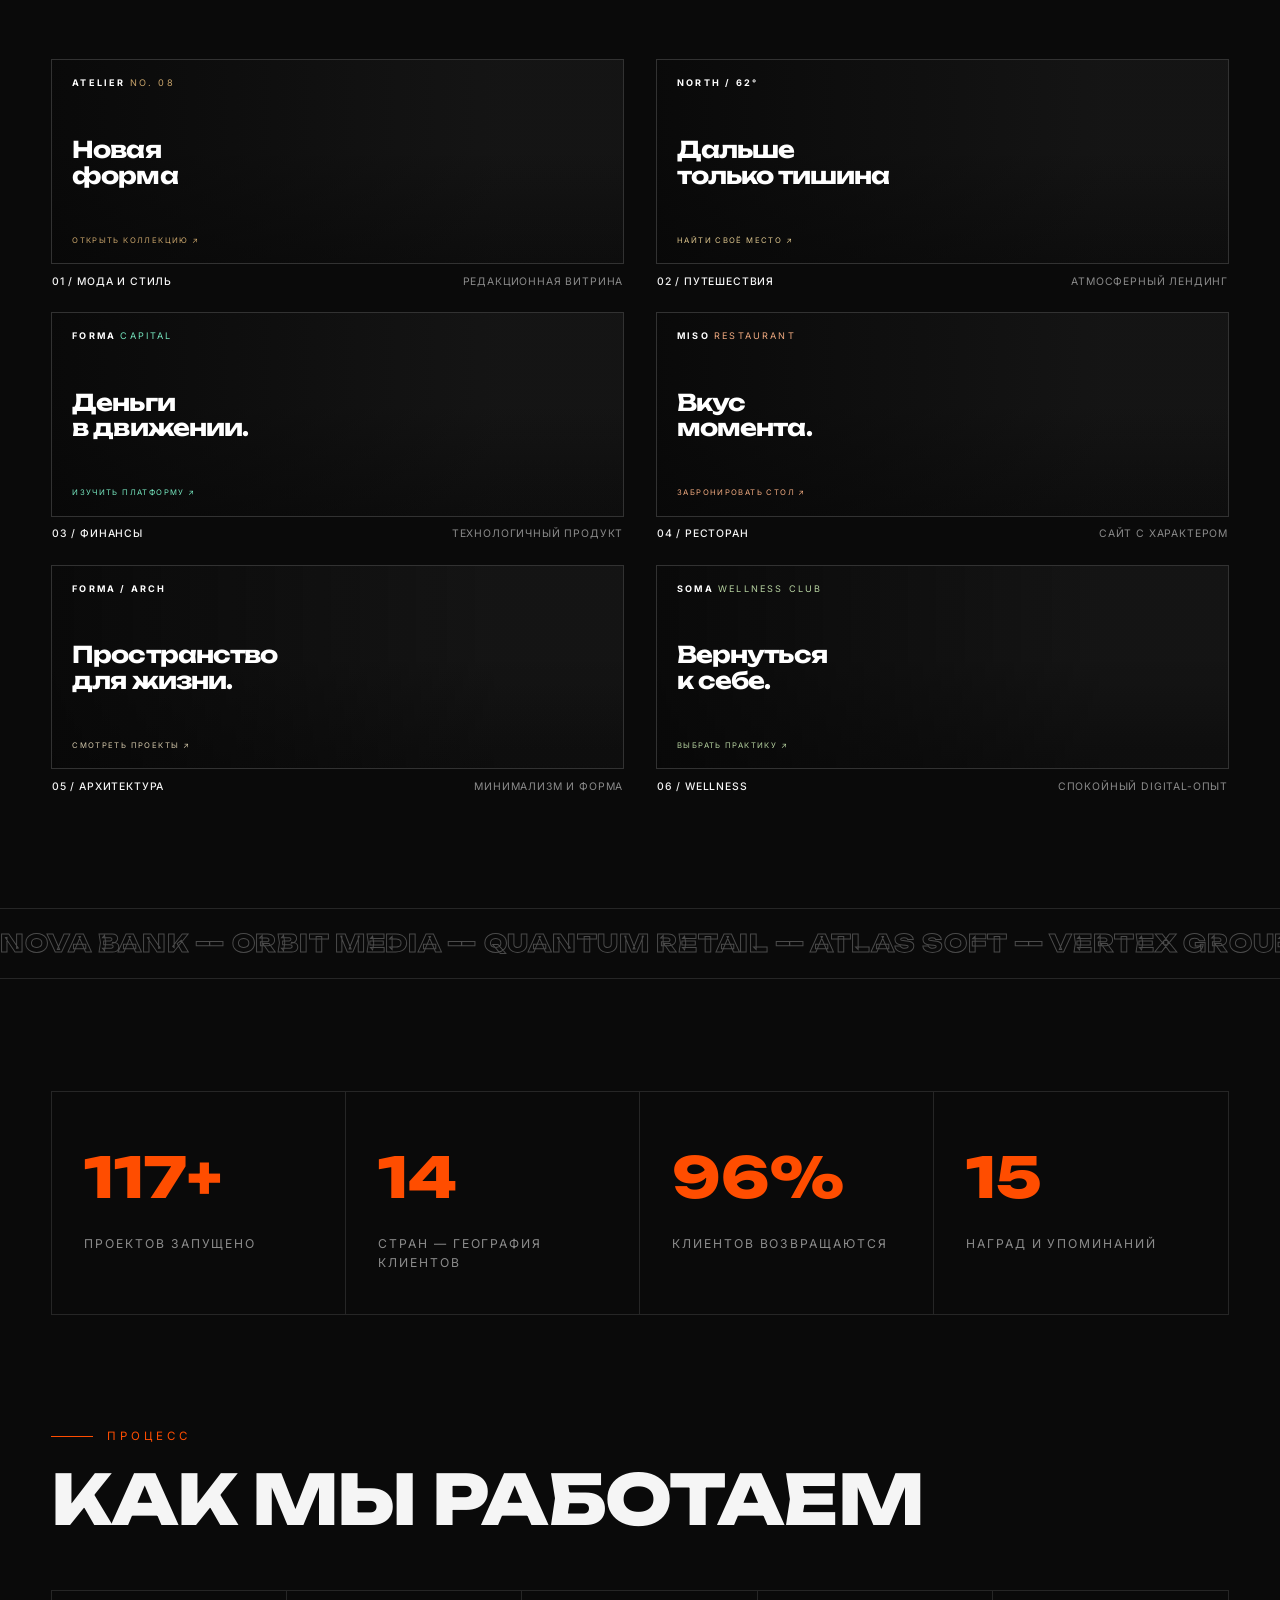
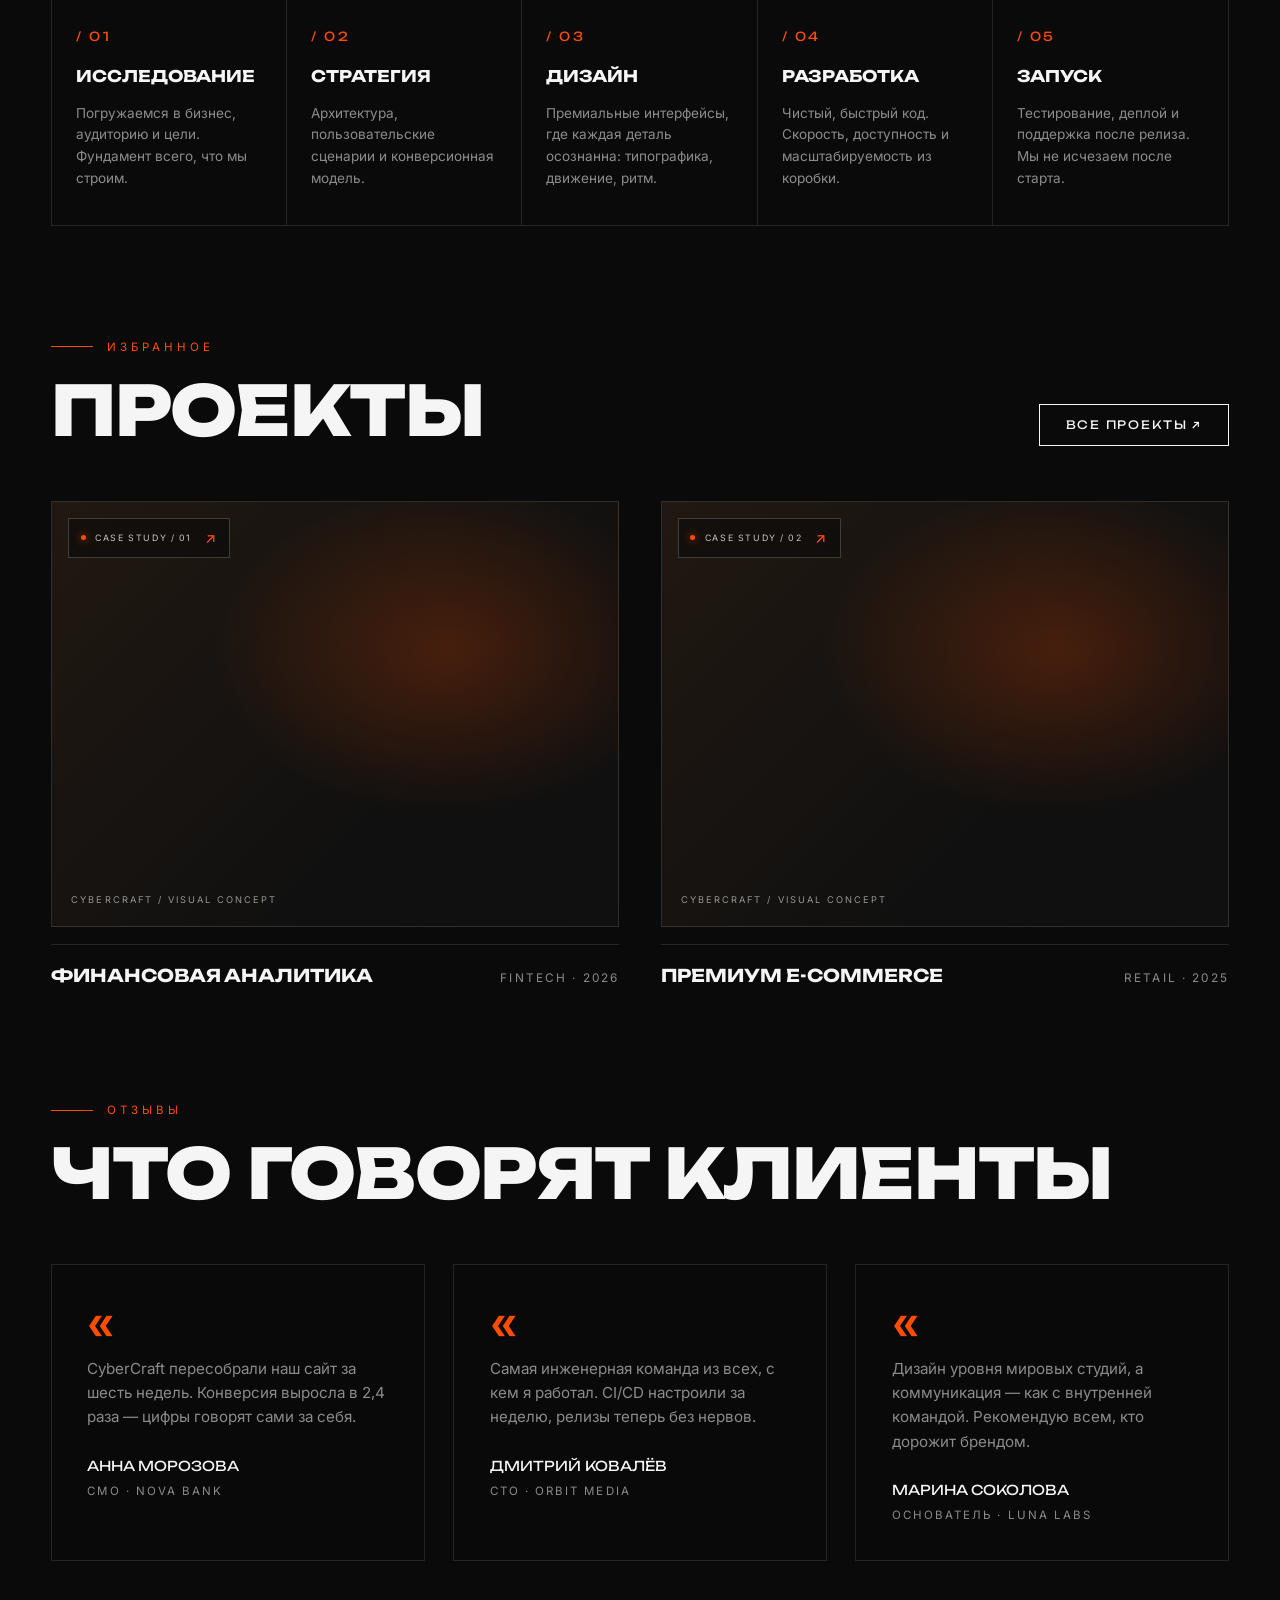
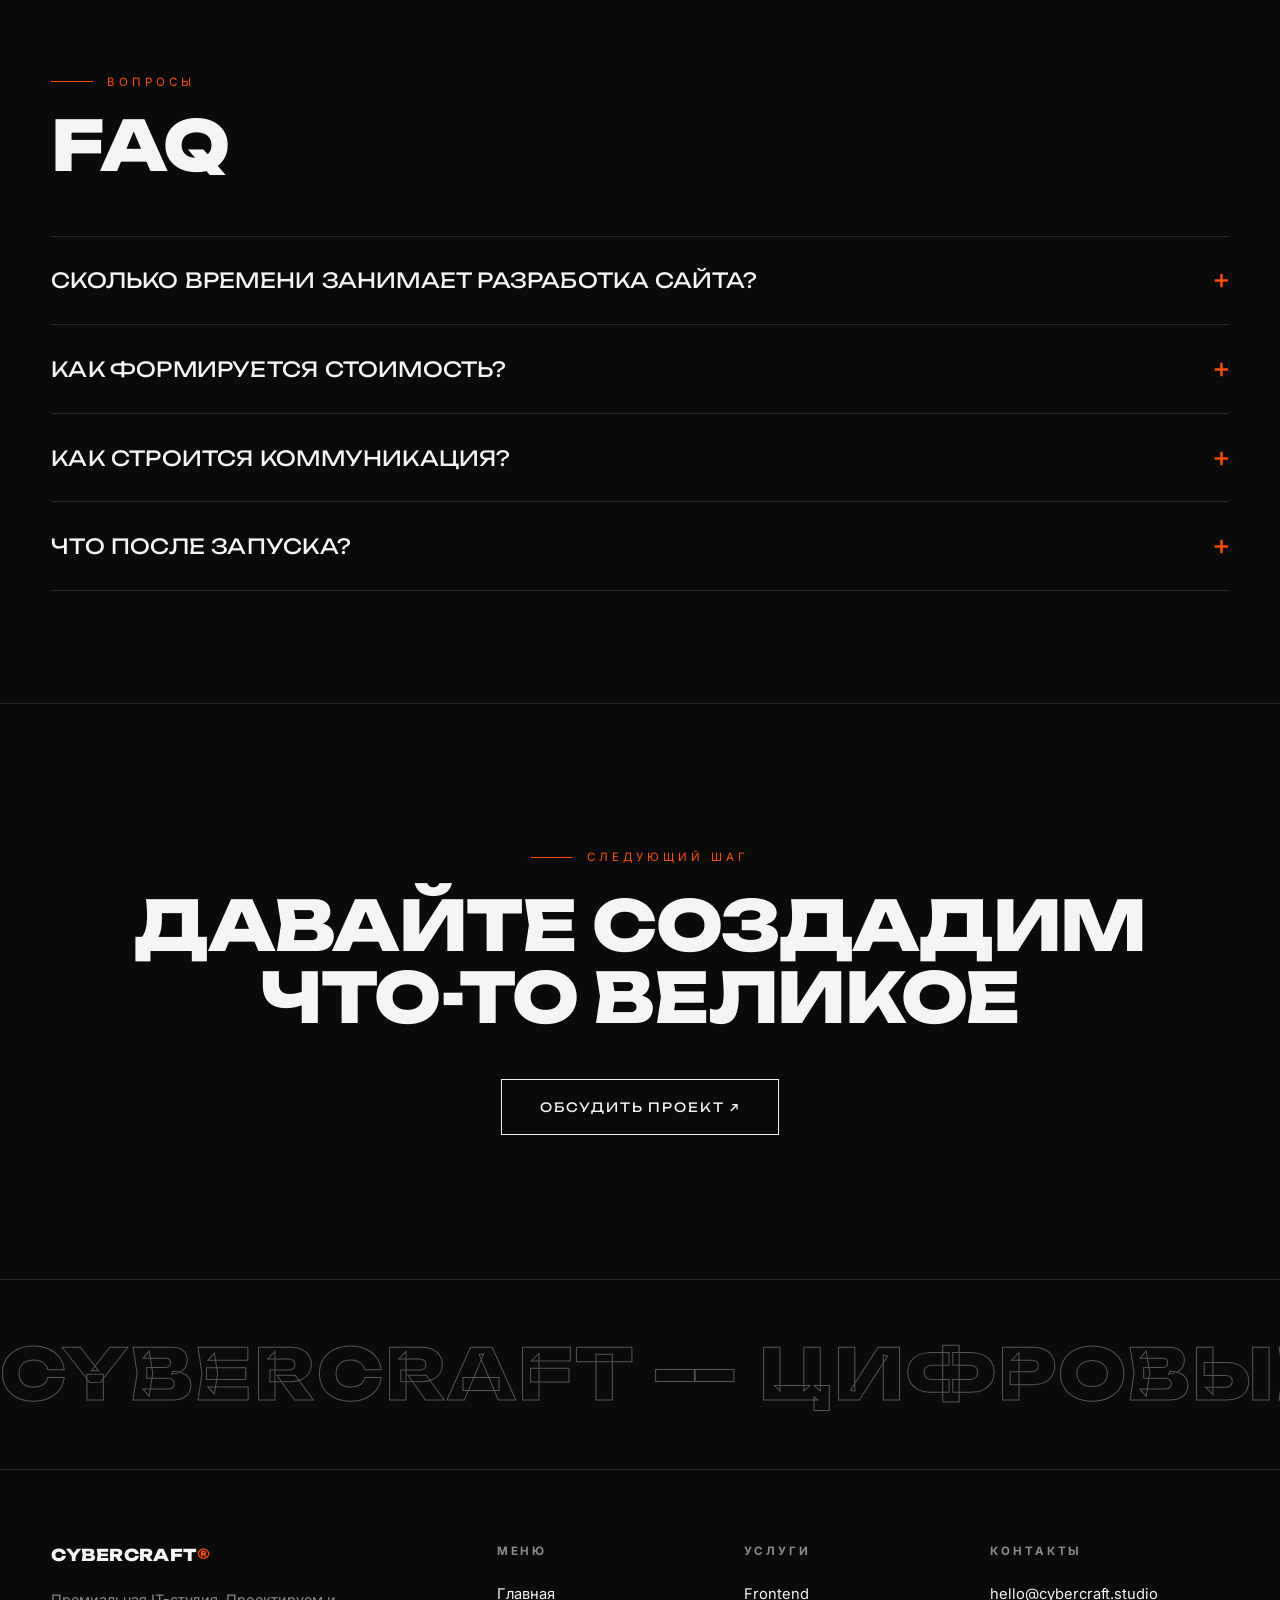
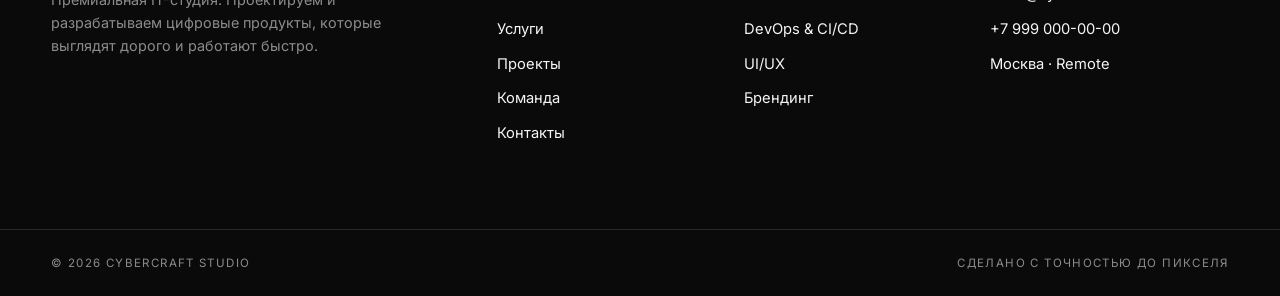
==== commit a79af055: "fix" ====
--- a/index.html
+++ b/index.html
@@ -9,7 +9,7 @@
   <link rel="preconnect" href="https://fonts.gstatic.com" crossorigin>
   <link href="https://fonts.googleapis.com/css2?family=Unbounded:wght@400;600;700;800;900&family=Inter:wght@400;500;600&display=swap" rel="stylesheet">
   <link rel="icon" href="data:image/svg+xml,%3Csvg xmlns='http://www.w3.org/2000/svg' viewBox='0 0 64 64'%3E%3Crect width='64' height='64' fill='%230a0a0a'/%3E%3Ccircle cx='32' cy='32' r='17' fill='none' stroke='%23ff4d00' stroke-width='9' stroke-dasharray='74 33' stroke-linecap='round' transform='rotate(115 32 32)'/%3E%3C/svg%3E">
-  <link rel="stylesheet" href="css/style.css?v=20261022-orb-soft-orange7">
+  <link rel="stylesheet" href="css/style.css?v=20261022-calm-audio9">
 </head>
 <body>
   <canvas id="webgl"></canvas>
@@ -375,6 +375,6 @@
   </button>
 
   <script src="https://cdnjs.cloudflare.com/ajax/libs/three.js/0.160.0/three.min.js"></script>
-  <script src="js/main.js?v=20261022-orb-soft-orange7"></script>
+  <script src="js/main.js?v=20261022-calm-audio9"></script>
 </body>
 </html>
--- a/css/style.css
+++ b/css/style.css
@@ -669,16 +669,18 @@
 .sound-toggle{
   position:fixed;right:1.5rem;bottom:1.5rem;z-index:200;
   display:flex;align-items:center;gap:.7rem;
-  background:rgba(10,10,10,.7);
+  background:rgba(16,14,13,.76);
   backdrop-filter:blur(12px);-webkit-backdrop-filter:blur(12px);
-  border:1px solid var(--line);color:var(--text);
-  padding:.75rem 1.2rem;
+  border:1px solid rgba(255,255,255,.16);border-radius:999px;color:var(--text);
+  padding:.8rem 1.25rem;min-height:44px;
+  box-shadow:0 4px 20px rgba(0,0,0,.18),inset 0 1px 0 rgba(255,255,255,.035);
   font-size:.66rem;letter-spacing:.22em;text-transform:uppercase;
-  transition:border-color .3s;cursor:pointer;
-}
-.sound-toggle:hover{border-color:var(--accent)}
+  transition:border-color .3s,background .3s,box-shadow .3s;cursor:pointer;
+}
+.sound-toggle:hover{border-color:rgba(255,107,0,.5);background:rgba(28,21,17,.88);box-shadow:0 4px 24px rgba(255,77,0,.08)}
+.sound-toggle:focus-visible{outline:2px solid var(--accent);outline-offset:4px}
 .sound-toggle .bars{display:flex;gap:2.5px;align-items:flex-end;height:13px}
-.sound-toggle .bars i{width:2px;height:4px;background:var(--muted);transition:background .3s}
+.sound-toggle .bars i{width:2px;height:4px;border-radius:999px;background:var(--muted);transition:background .3s}
 .sound-toggle.is-on .bars i{background:var(--accent);animation:eq 1s ease-in-out infinite}
 .sound-toggle.is-on .bars i:nth-child(2){animation-delay:.15s}
 .sound-toggle.is-on .bars i:nth-child(3){animation-delay:.3s}
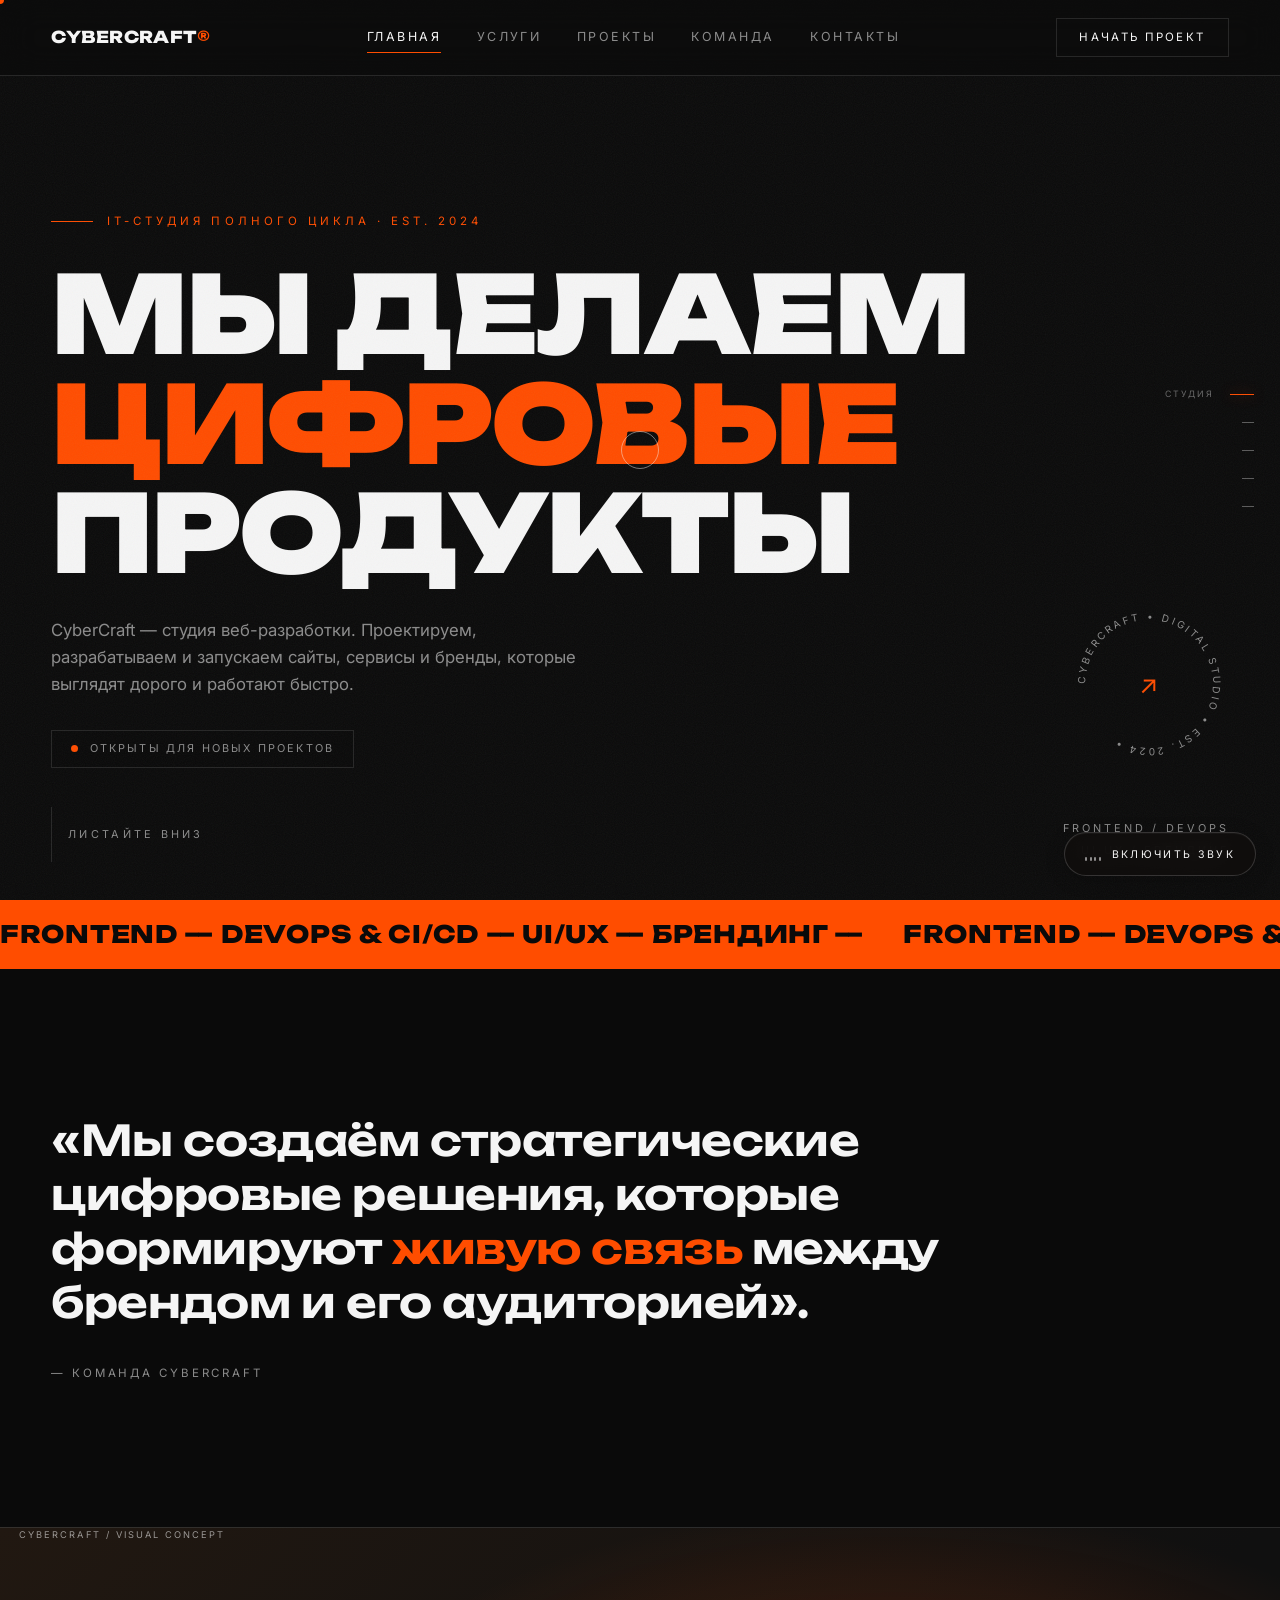
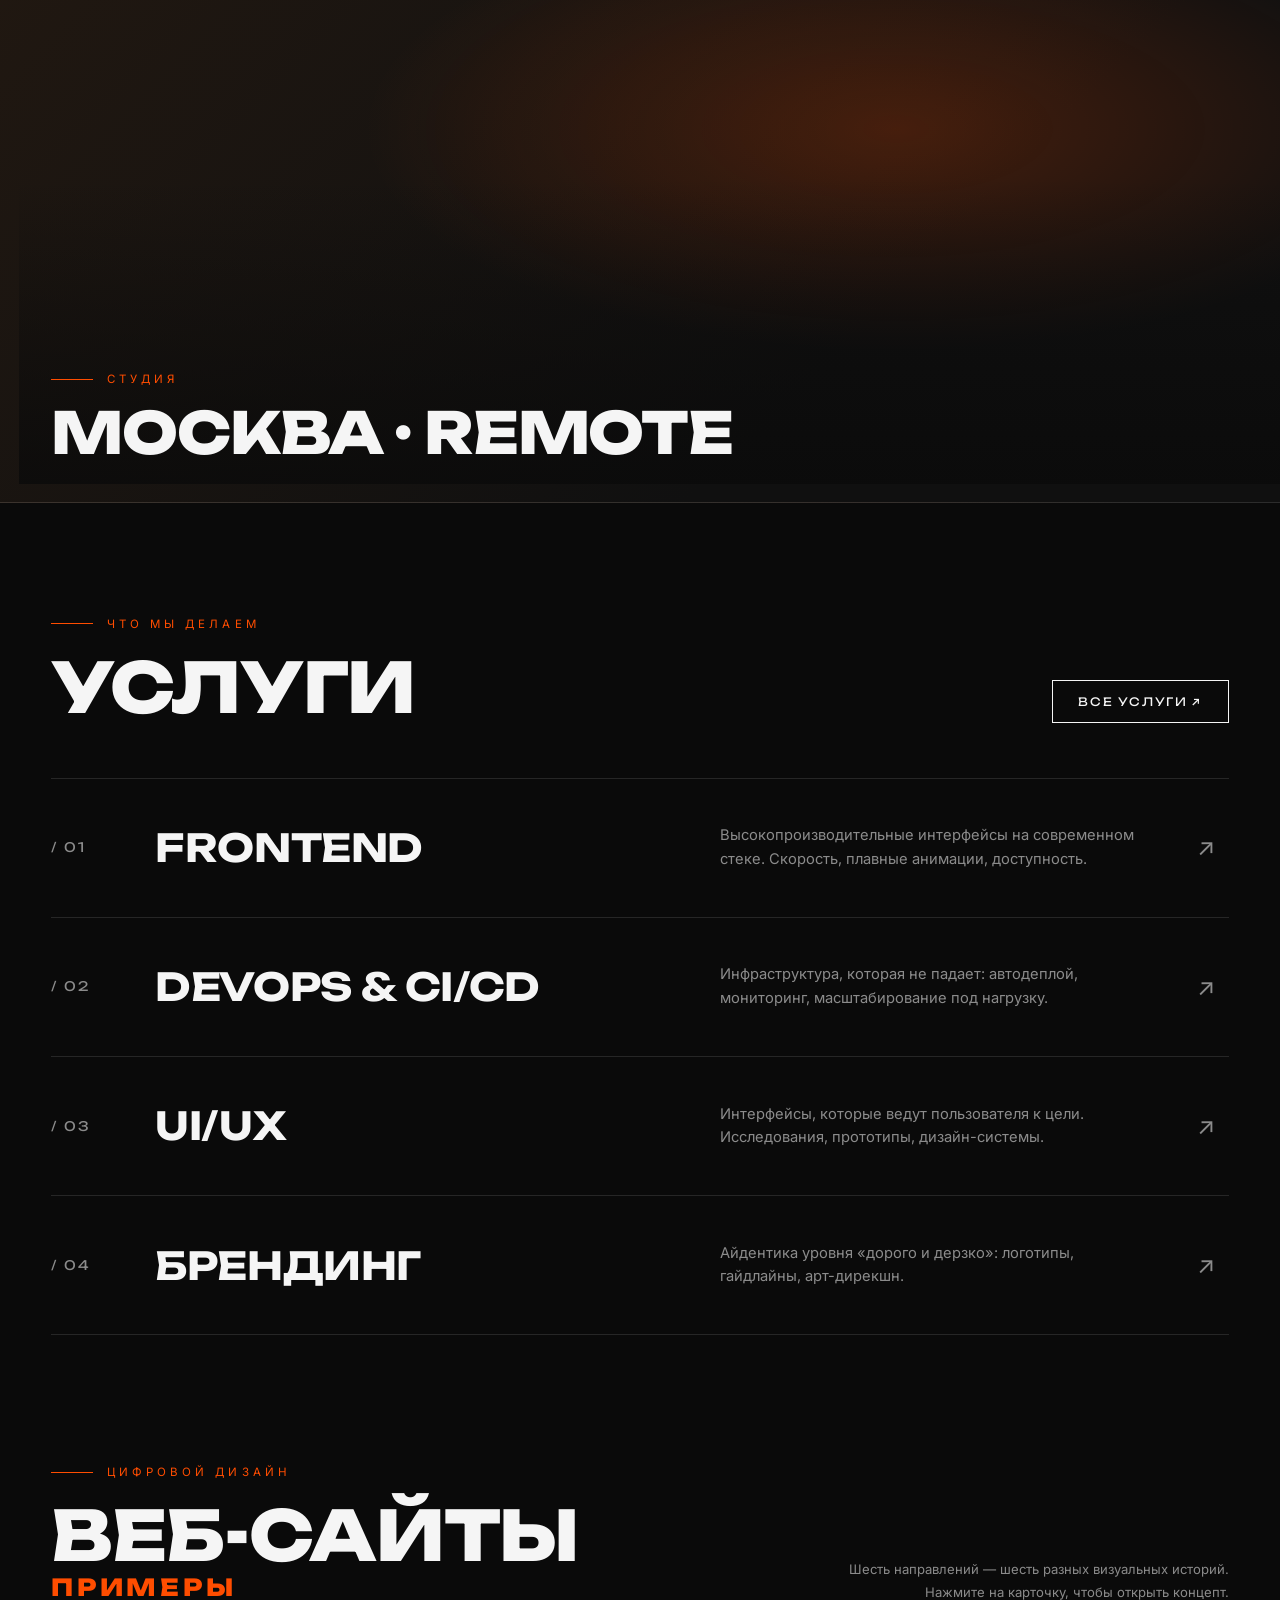
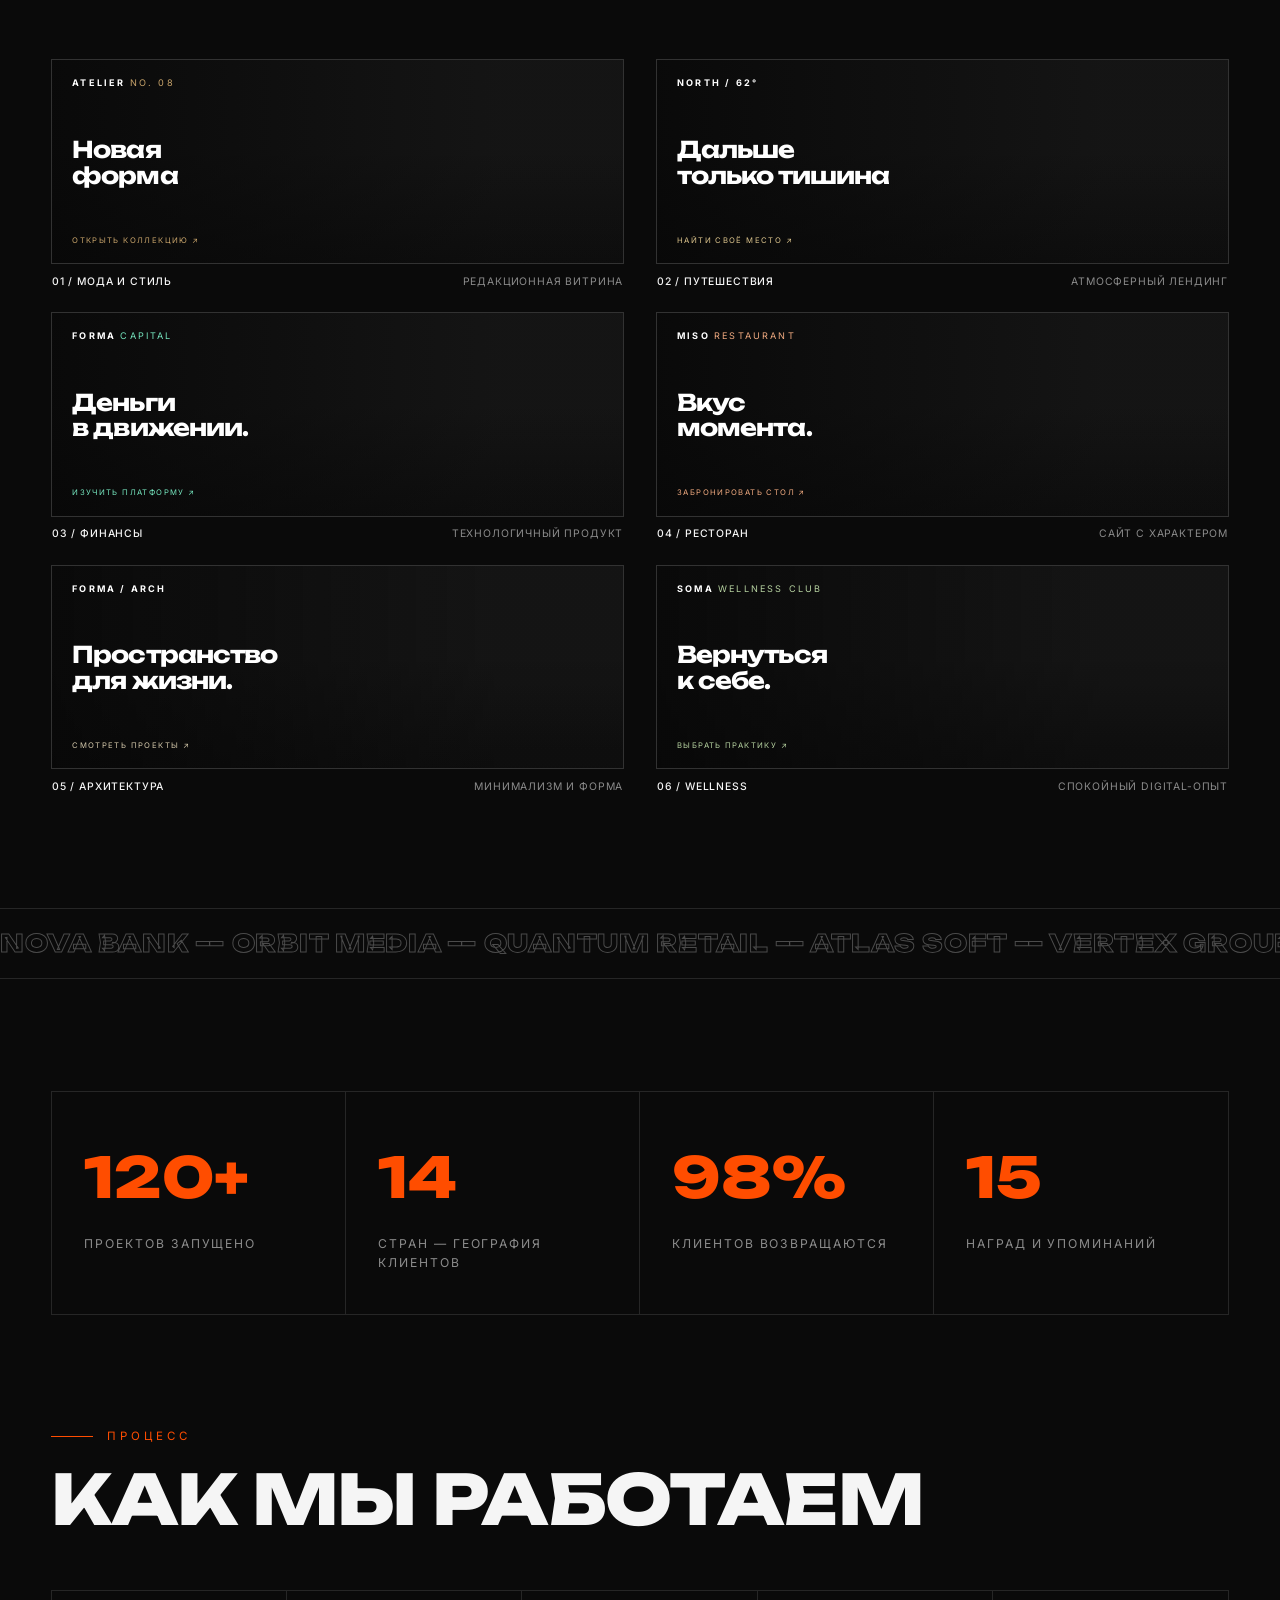
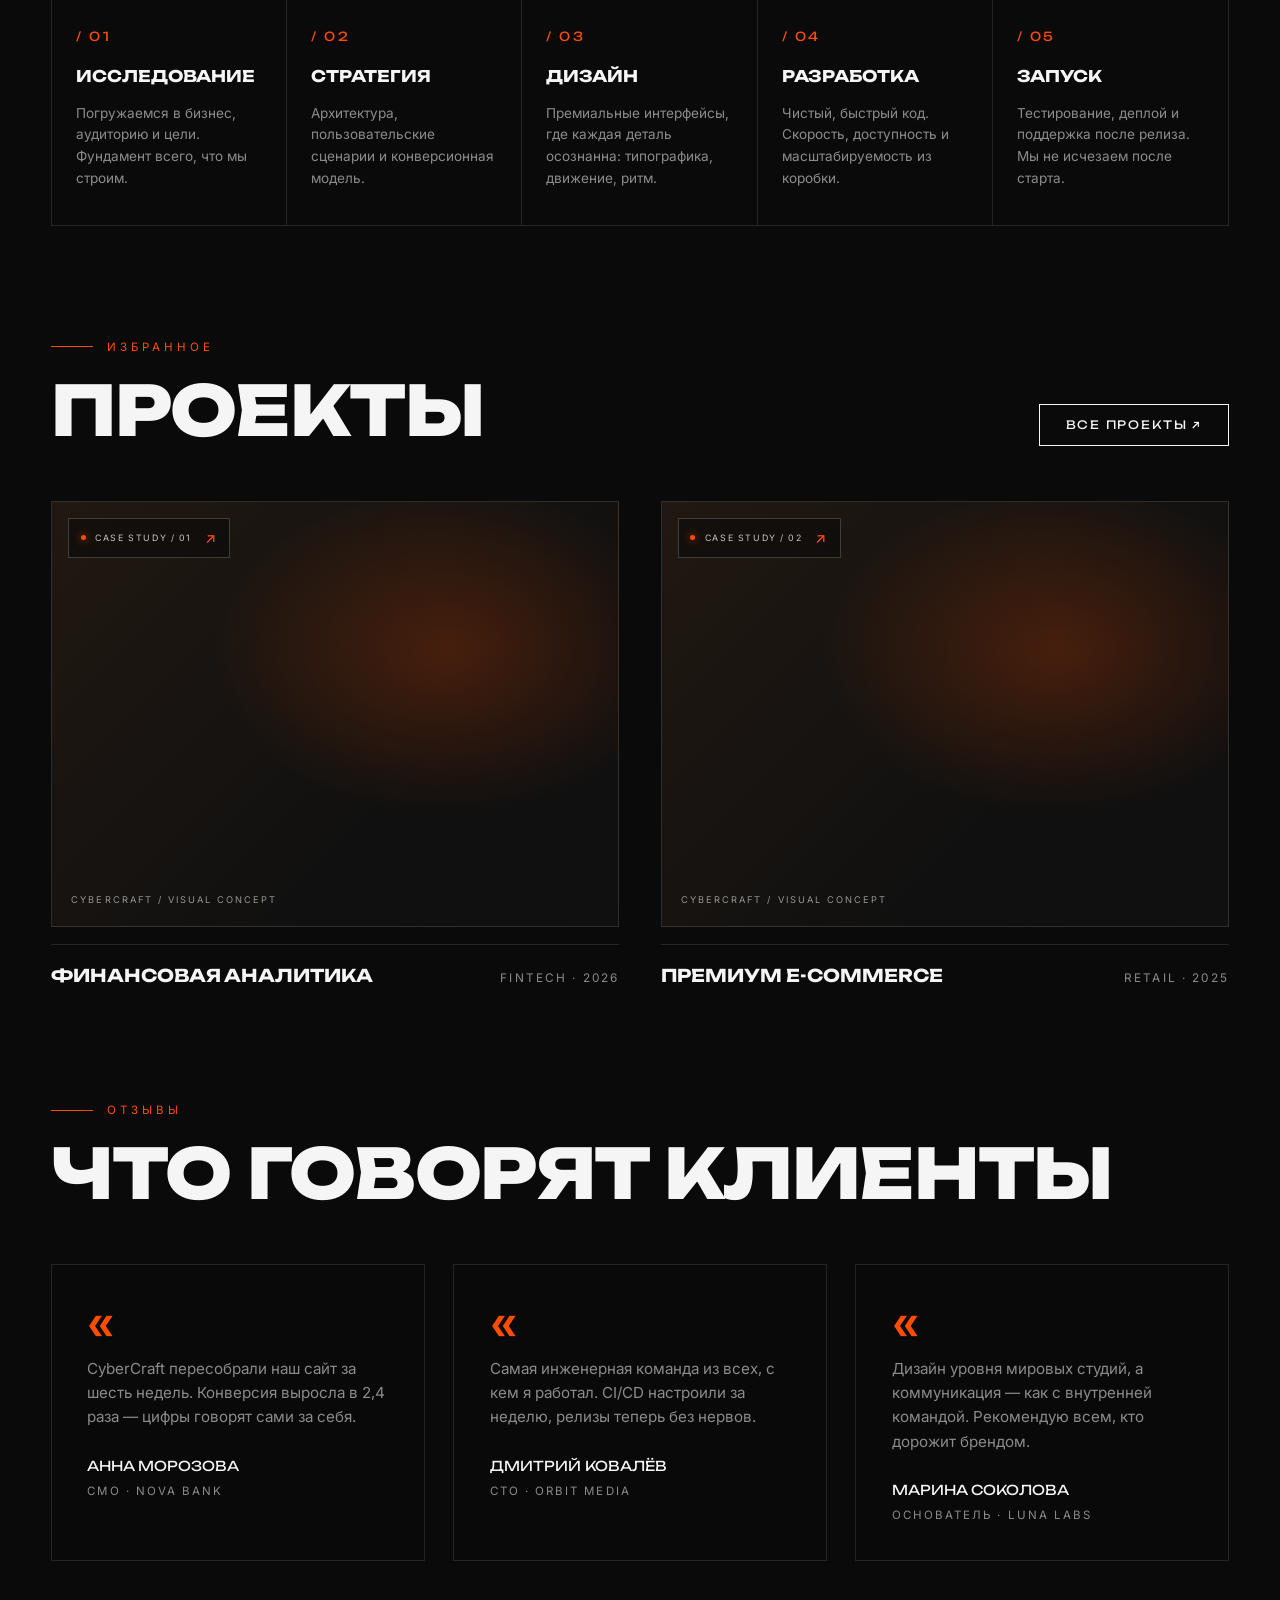
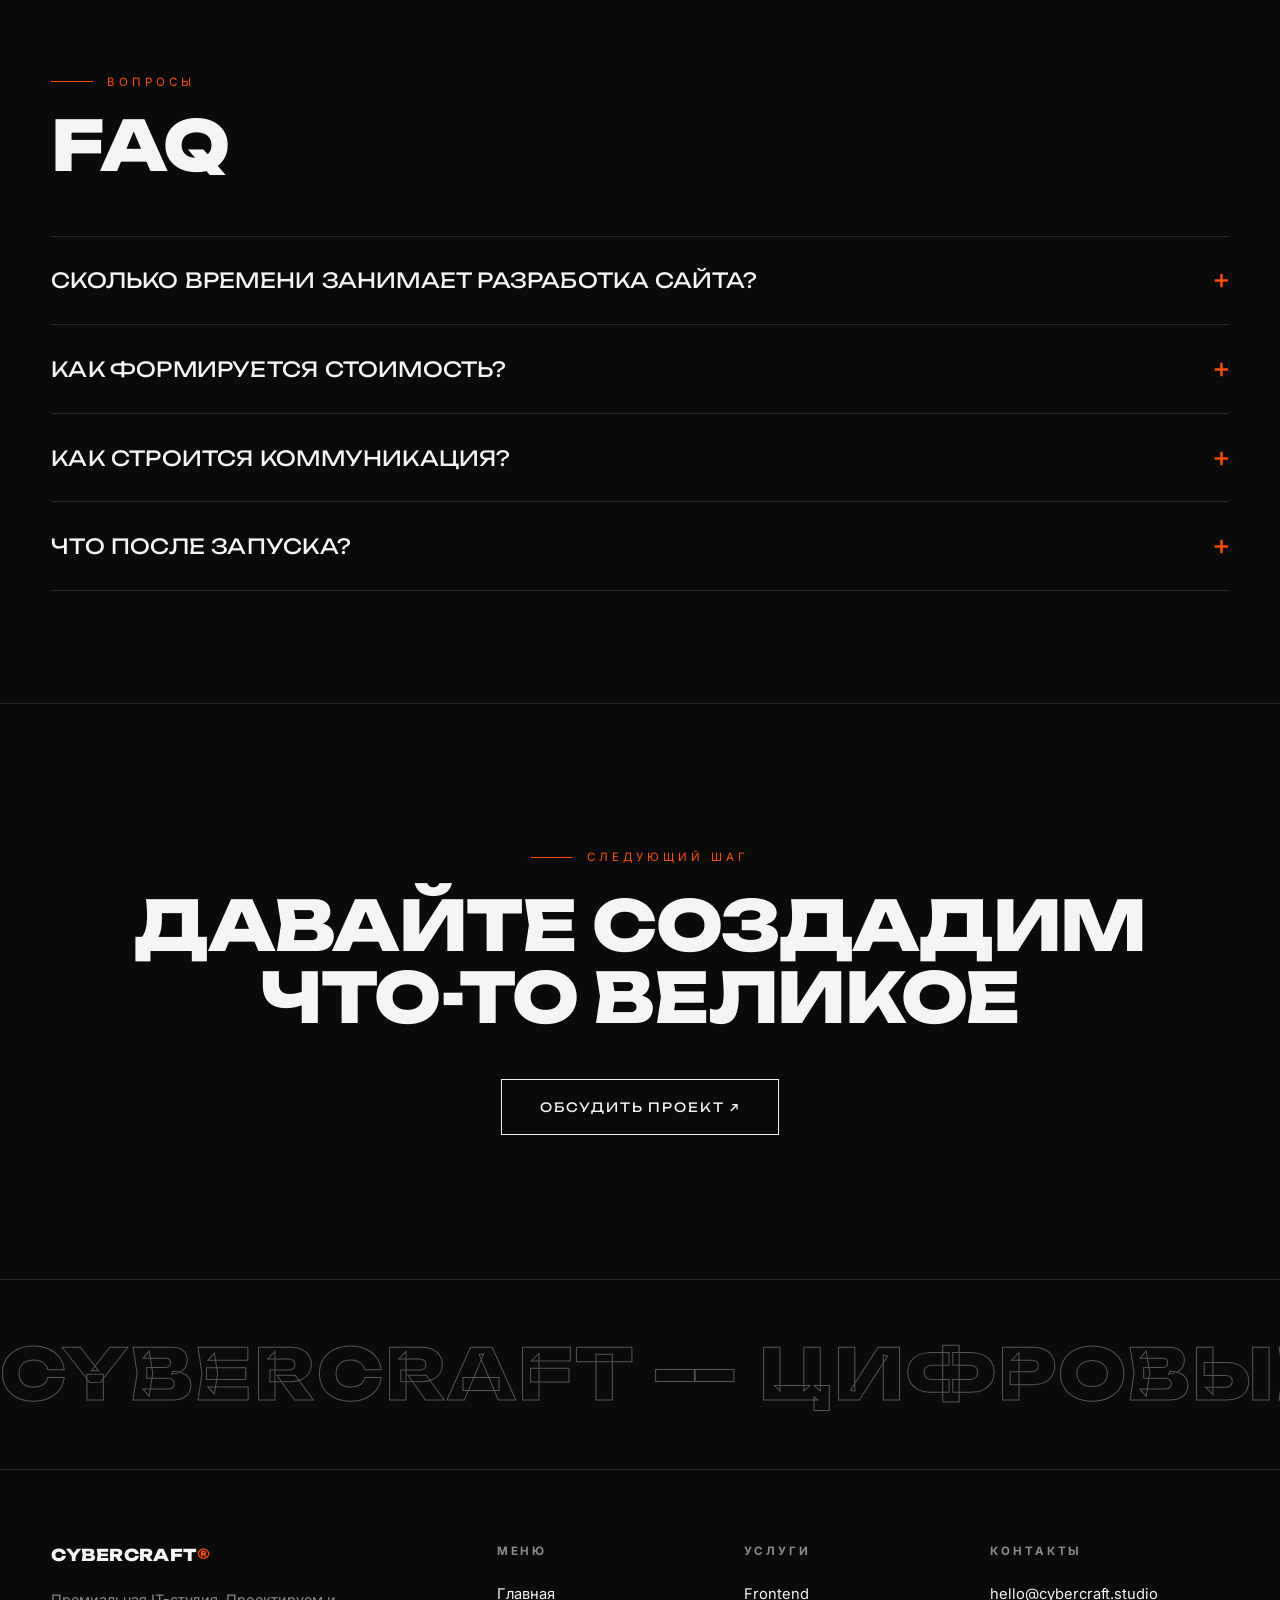
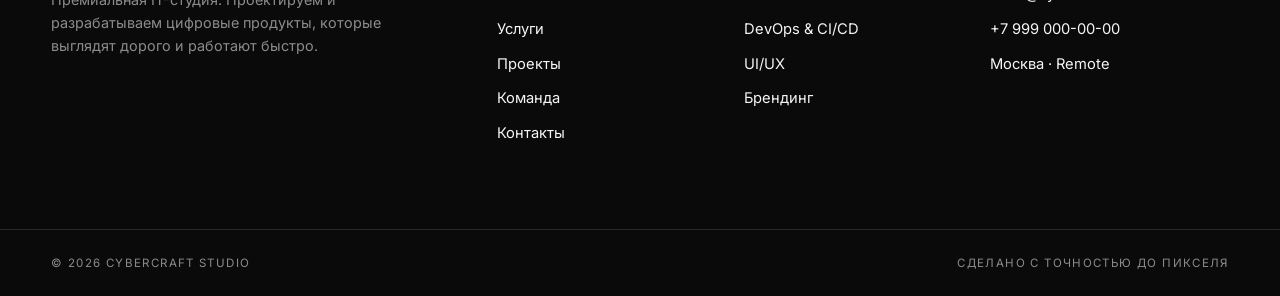
==== commit b742dd76: "fix" ====
--- a/index.html
+++ b/index.html
@@ -1,380 +1,380 @@
-<!DOCTYPE html>
-<html lang="ru">
-<head>
-  <title>CyberCraft — Мы делаем цифровые продукты</title>
-  <meta name="description" content="CyberCraft — премиальная IT-студия. Frontend, DevOps & CI/CD, UI/UX, брендинг.">
-  <meta charset="UTF-8">
-  <meta name="viewport" content="width=device-width, initial-scale=1.0">
-  <link rel="preconnect" href="https://fonts.googleapis.com">
-  <link rel="preconnect" href="https://fonts.gstatic.com" crossorigin>
-  <link href="https://fonts.googleapis.com/css2?family=Unbounded:wght@400;600;700;800;900&family=Inter:wght@400;500;600&display=swap" rel="stylesheet">
-  <link rel="icon" href="data:image/svg+xml,%3Csvg xmlns='http://www.w3.org/2000/svg' viewBox='0 0 64 64'%3E%3Crect width='64' height='64' fill='%230a0a0a'/%3E%3Ccircle cx='32' cy='32' r='17' fill='none' stroke='%23ff4d00' stroke-width='9' stroke-dasharray='74 33' stroke-linecap='round' transform='rotate(115 32 32)'/%3E%3C/svg%3E">
-  <link rel="stylesheet" href="css/style.css?v=20261022-calm-audio9">
-</head>
-<body>
-  <canvas id="webgl"></canvas>
-  <div class="scene-photo" aria-hidden="true"></div>
-  <div class="cursor-dot"></div>
-  <div class="cursor-ring"></div>
-  <div class="noise"></div>
-  <div class="progress-bar"></div>
-  <nav class="section-rail" aria-label="Навигация по разделам страницы">
-    <a href="#top" class="is-active" data-section="top" data-label="Студия" aria-label="Студия"><i></i></a>
-    <a href="#website-examples" data-section="website-examples" data-label="Веб-сайты" aria-label="Веб-сайты"><i></i></a>
-    <a href="#services" data-section="services" data-label="Услуги" aria-label="Услуги"><i></i></a>
-    <a href="#process" data-section="process" data-label="Процесс" aria-label="Процесс"><i></i></a>
-    <a href="#projects" data-section="projects" data-label="Проекты" aria-label="Проекты"><i></i></a>
-  </nav>
-  <div class="hover-preview"><img loading="lazy" decoding="async" src="" alt=""></div>
-
-  <header class="header">
-    <a class="logo" href="index.html">CyberCraft<span>&reg;</span></a>
-    <nav class="nav">
-      <a href="index.html">Главная</a>
-      <a href="services.html">Услуги</a>
-      <a href="portfolio.html">Проекты</a>
-      <a href="about.html">Команда</a>
-      <a href="contact.html">Контакты</a>
-    </nav>
-    <a class="header-cta" href="contact.html">Начать проект</a>
-    <button class="burger" aria-label="Меню"><i></i><i></i><i></i></button>
-  </header>
-
-  <main>
-    <!-- HERO -->
-    <section class="hero" id="top">
-      <p class="label reveal">IT-студия полного цикла &middot; Est. 2024</p>
-      <h1 class="reveal" data-delay="1">Мы делаем<br><em>цифровые</em><br>продукты</h1>
-      <p class="hero-sub reveal" data-delay="2">CyberCraft — студия веб-разработки. Проектируем, разрабатываем и запускаем сайты, сервисы и бренды, которые выглядят дорого и работают быстро.</p>
-      <div class="avail reveal" data-delay="3"><i></i>Открыты для новых проектов</div>
-      <div class="scroll-hint"><span class="line"></span>Листайте вниз</div>
-      <div class="hero-meta">Frontend / DevOps<br>UI&middot;UX / Брендинг</div>
-      <div class="hero-badge" aria-hidden="true">
-        <svg viewBox="0 0 200 200">
-          <defs>
-            <path id="badge-circle" d="M100,100 m-80,0 a80,80 0 1,1 160,0 a80,80 0 1,1 -160,0"/>
-          </defs>
-          <text><textPath href="#badge-circle">CyberCraft &bull; Digital Studio &bull; Est. 2024 &bull;</textPath></text>
-        </svg>
-        <span class="hero-badge-center">&nearr;</span>
-      </div>
-    </section>
-
-    <!-- MARQUEE -->
-    <div class="marquee">
-      <div class="marquee-track">
-        <span>Frontend — DevOps &amp; CI/CD — UI/UX — Брендинг —&nbsp;</span>
-        <span>Frontend — DevOps &amp; CI/CD — UI/UX — Брендинг —&nbsp;</span>
-      </div>
-    </div>
-
-    <!-- QUOTE -->
-    <section class="quote reveal">
-      <p>&laquo;Мы создаём стратегические цифровые решения, которые формируют <b>живую связь</b> между брендом и его аудиторией&raquo;.</p>
-      <small>— Команда CyberCraft</small>
-    </section>
-
-    <!-- IMAGE BAND (parallax) -->
-    <section class="img-band">
-      <img loading="lazy" decoding="async" src="https://images.unsplash.com/photo-1497366754035-f200968a6e72?q=80&w=1800&auto=format&fit=crop" alt="Студия CyberCraft" data-parallax="0.12">
-      <div class="img-band-caption">
-        <p class="label">Студия</p>
-        <h2 class="display">Москва &middot; Remote</h2>
-      </div>
-    </section>
-
-    <!-- SERVICES -->
-    <section class="section" id="services">
-      <div class="section-head reveal">
-        <div>
-          <p class="label">Что мы делаем</p>
-          <h2 class="display">Услуги</h2>
-        </div>
-        <a class="btn btn--small" href="services.html">Все услуги &nearr;</a>
-      </div>
-      <div class="srows reveal">
-        <a class="srow" href="services.html" data-img="https://images.unsplash.com/photo-1461749280684-dccba630e2f6?q=80&w=900&auto=format&fit=crop">
-          <span class="srow-num">/ 01</span>
-          <span class="srow-title">Frontend</span>
-          <span class="srow-desc">Высокопроизводительные интерфейсы на современном стеке. Скорость, плавные анимации, доступность.</span>
-          <span class="srow-arrow">&nearr;</span>
-        </a>
-        <a class="srow" href="services.html" data-img="https://images.unsplash.com/photo-1558494949-ef010cbdcc31?q=80&w=900&auto=format&fit=crop">
-          <span class="srow-num">/ 02</span>
-          <span class="srow-title">DevOps &amp; CI/CD</span>
-          <span class="srow-desc">Инфраструктура, которая не падает: автодеплой, мониторинг, масштабирование под нагрузку.</span>
-          <span class="srow-arrow">&nearr;</span>
-        </a>
-        <a class="srow" href="services.html" data-img="https://images.unsplash.com/photo-1561070791-2526d30994b5?q=80&w=900&auto=format&fit=crop">
-          <span class="srow-num">/ 03</span>
-          <span class="srow-title">UI/UX</span>
-          <span class="srow-desc">Интерфейсы, которые ведут пользователя к цели. Исследования, прототипы, дизайн-системы.</span>
-          <span class="srow-arrow">&nearr;</span>
-        </a>
-        <a class="srow" href="services.html" data-img="https://images.unsplash.com/photo-1626785774573-4b799315345d?q=80&w=900&auto=format&fit=crop">
-          <span class="srow-num">/ 04</span>
-          <span class="srow-title">Брендинг</span>
-          <span class="srow-desc">Айдентика уровня &laquo;дорого и дерзко&raquo;: логотипы, гайдлайны, арт-дирекшн.</span>
-          <span class="srow-arrow">&nearr;</span>
-        </a>
-      </div>
-    </section>
-
-    <!-- WEBSITE EXAMPLES -->
-    <section class="section website-showcase" id="website-examples">
-      <div class="section-head reveal">
-        <div>
-          <p class="label">Цифровой дизайн</p>
-          <h2 class="display">Веб-сайты <span>примеры</span></h2>
-        </div>
-        <p class="showcase-note">Шесть направлений — шесть разных визуальных историй.<br>Нажмите на карточку, чтобы открыть концепт.</p>
-      </div>
-      <div class="website-grid reveal">
-        <a class="website-card" href="preview.html?site=atelier" style="--site-accent:#c7a36a;--site-image:url('https://images.unsplash.com/photo-1490481651871-ab68de25d43d?q=75&w=900&auto=format&fit=crop')">
-          <span class="website-thumb"><span class="thumb-brand">ATELIER <i>NO. 08</i></span><span class="thumb-title">Новая<br>форма</span><span class="thumb-cta">ОТКРЫТЬ КОЛЛЕКЦИЮ ↗</span></span>
-          <span class="website-caption"><b>01 / Мода и стиль</b><span>Редакционная витрина</span></span>
-        </a>
-        <a class="website-card" href="preview.html?site=travel" style="--site-accent:#ddc58d;--site-image:url('https://images.unsplash.com/photo-1500530855697-b586d89ba3ee?q=75&w=900&auto=format&fit=crop')">
-          <span class="website-thumb"><span class="thumb-brand">NORTH / 62°</span><span class="thumb-title">Дальше<br>только тишина</span><span class="thumb-cta">НАЙТИ СВОЁ МЕСТО ↗</span></span>
-          <span class="website-caption"><b>02 / Путешествия</b><span>Атмосферный лендинг</span></span>
-        </a>
-        <a class="website-card" href="preview.html?site=finance" style="--site-accent:#75e5be;--site-image:url('https://images.unsplash.com/photo-1639762681485-074b7f938ba0?q=75&w=900&auto=format&fit=crop')">
-          <span class="website-thumb"><span class="thumb-brand">FORMA <i>CAPITAL</i></span><span class="thumb-title">Деньги<br>в движении.</span><span class="thumb-cta">ИЗУЧИТЬ ПЛАТФОРМУ ↗</span></span>
-          <span class="website-caption"><b>03 / Финансы</b><span>Технологичный продукт</span></span>
-        </a>
-        <a class="website-card" href="preview.html?site=restaurant" style="--site-accent:#efa97f;--site-image:url('https://images.unsplash.com/photo-1414235077428-338989a2e8c0?q=75&w=900&auto=format&fit=crop')">
-          <span class="website-thumb"><span class="thumb-brand">MISO <i>RESTAURANT</i></span><span class="thumb-title">Вкус<br>момента.</span><span class="thumb-cta">ЗАБРОНИРОВАТЬ СТОЛ ↗</span></span>
-          <span class="website-caption"><b>04 / Ресторан</b><span>Сайт с характером</span></span>
-        </a>
-        <a class="website-card" href="preview.html?site=architecture" style="--site-accent:#d3c7aa;--site-image:url('https://images.unsplash.com/photo-1600607687939-ce8a6c25118c?q=75&w=900&auto=format&fit=crop')">
-          <span class="website-thumb"><span class="thumb-brand">FORMA / ARCH</span><span class="thumb-title">Пространство<br>для жизни.</span><span class="thumb-cta">СМОТРЕТЬ ПРОЕКТЫ ↗</span></span>
-          <span class="website-caption"><b>05 / Архитектура</b><span>Минимализм и форма</span></span>
-        </a>
-        <a class="website-card" href="preview.html?site=wellness" style="--site-accent:#b6d2a0;--site-image:url('https://images.unsplash.com/photo-1545205597-3d9d02c29597?q=75&w=900&auto=format&fit=crop')">
-          <span class="website-thumb"><span class="thumb-brand">SOMA <i>WELLNESS CLUB</i></span><span class="thumb-title">Вернуться<br>к себе.</span><span class="thumb-cta">ВЫБРАТЬ ПРАКТИКУ ↗</span></span>
-          <span class="website-caption"><b>06 / Wellness</b><span>Спокойный digital-опыт</span></span>
-        </a>
-      </div>
-    </section>
-
-    <!-- CLIENTS (ghost marquee) -->
-    <div class="marquee marquee--ghost">
-      <div class="marquee-track">
-        <span>Nova Bank &mdash; Orbit Media &mdash; Quantum Retail &mdash; Atlas Soft &mdash; Vertex Group &mdash; Luna Labs &mdash;&nbsp;</span>
-        <span>Nova Bank &mdash; Orbit Media &mdash; Quantum Retail &mdash; Atlas Soft &mdash; Vertex Group &mdash; Luna Labs &mdash;&nbsp;</span>
-      </div>
-    </div>
-
-    <!-- STATS -->
-    <section class="section">
-      <div class="stats reveal">
-        <div class="stat">
-          <div class="stat-num"><span data-count="120">0</span>+</div>
-          <div class="stat-label">Проектов запущено</div>
-        </div>
-        <div class="stat">
-          <div class="stat-num"><span data-count="14">0</span></div>
-          <div class="stat-label">Стран — география клиентов</div>
-        </div>
-        <div class="stat">
-          <div class="stat-num"><span data-count="98">0</span>%</div>
-          <div class="stat-label">Клиентов возвращаются</div>
-        </div>
-        <div class="stat">
-          <div class="stat-num"><span data-count="15">0</span></div>
-          <div class="stat-label">Наград и упоминаний</div>
-        </div>
-      </div>
-    </section>
-
-    <!-- PROCESS -->
-    <section class="section" id="process" style="padding-top:0">
-      <div class="section-head reveal">
-        <div>
-          <p class="label">Процесс</p>
-          <h2 class="display">Как мы работаем</h2>
-        </div>
-      </div>
-      <div class="process reveal">
-        <div class="step">
-          <div class="step-num">/ 01</div>
-          <h3>Исследование</h3>
-          <p>Погружаемся в бизнес, аудиторию и цели. Фундамент всего, что мы строим.</p>
-        </div>
-        <div class="step">
-          <div class="step-num">/ 02</div>
-          <h3>Стратегия</h3>
-          <p>Архитектура, пользовательские сценарии и конверсионная модель.</p>
-        </div>
-        <div class="step">
-          <div class="step-num">/ 03</div>
-          <h3>Дизайн</h3>
-          <p>Премиальные интерфейсы, где каждая деталь осознанна: типографика, движение, ритм.</p>
-        </div>
-        <div class="step">
-          <div class="step-num">/ 04</div>
-          <h3>Разработка</h3>
-          <p>Чистый, быстрый код. Скорость, доступность и масштабируемость из коробки.</p>
-        </div>
-        <div class="step">
-          <div class="step-num">/ 05</div>
-          <h3>Запуск</h3>
-          <p>Тестирование, деплой и поддержка после релиза. Мы не исчезаем после старта.</p>
-        </div>
-      </div>
-    </section>
-
-    <!-- PROJECTS PREVIEW -->
-    <section class="section" id="projects" style="padding-top:0">
-      <div class="section-head reveal">
-        <div>
-          <p class="label">Избранное</p>
-          <h2 class="display">Проекты</h2>
-        </div>
-        <a class="btn btn--small" href="portfolio.html">Все проекты &nearr;</a>
-      </div>
-      <div class="projects reveal">
-        <a class="project tilt" href="preview.html?project=finance">
-          <div class="project-media">
-            <img loading="lazy" decoding="async" src="https://images.unsplash.com/photo-1611974789855-9c2a0a7236a3?q=80&w=1400&auto=format&fit=crop" alt="Финансовая аналитика">
-            <span class="project-marker"><i></i> CASE STUDY / 01 <b>&nearr;</b></span>
-          </div>
-          <div class="project-info">
-            <h3>Финансовая аналитика</h3>
-            <span>FinTech &middot; 2026</span>
-          </div>
-        </a>
-        <a class="project tilt" href="preview.html?project=commerce">
-          <div class="project-media">
-            <img loading="lazy" decoding="async" src="https://images.unsplash.com/photo-1441986300917-64674bd600d8?q=80&w=1400&auto=format&fit=crop" alt="Премиум E-Commerce">
-            <span class="project-marker"><i></i> CASE STUDY / 02 <b>&nearr;</b></span>
-          </div>
-          <div class="project-info">
-            <h3>Премиум E-Commerce</h3>
-            <span>Retail &middot; 2025</span>
-          </div>
-        </a>
-      </div>
-    </section>
-
-    <!-- TESTIMONIALS -->
-    <section class="section" style="padding-top:0">
-      <div class="section-head reveal">
-        <div>
-          <p class="label">Отзывы</p>
-          <h2 class="display">Что говорят клиенты</h2>
-        </div>
-      </div>
-      <div class="testimonials reveal">
-        <div class="tcard">
-          <div class="tcard-mark">&laquo;</div>
-          <p>CyberCraft пересобрали наш сайт за шесть недель. Конверсия выросла в 2,4 раза — цифры говорят сами за себя.</p>
-          <div class="tcard-author">Анна Морозова</div>
-          <div class="tcard-role">CMO &middot; Nova Bank</div>
-        </div>
-        <div class="tcard">
-          <div class="tcard-mark">&laquo;</div>
-          <p>Самая инженерная команда из всех, с кем я работал. CI/CD настроили за неделю, релизы теперь без нервов.</p>
-          <div class="tcard-author">Дмитрий Ковалёв</div>
-          <div class="tcard-role">CTO &middot; Orbit Media</div>
-        </div>
-        <div class="tcard">
-          <div class="tcard-mark">&laquo;</div>
-          <p>Дизайн уровня мировых студий, а коммуникация — как с внутренней командой. Рекомендую всем, кто дорожит брендом.</p>
-          <div class="tcard-author">Марина Соколова</div>
-          <div class="tcard-role">Основатель &middot; Luna Labs</div>
-        </div>
-      </div>
-    </section>
-
-    <!-- FAQ -->
-    <section class="section" style="padding-top:0">
-      <div class="section-head reveal">
-        <div>
-          <p class="label">Вопросы</p>
-          <h2 class="display">FAQ</h2>
-        </div>
-      </div>
-      <div class="faq reveal">
-        <div class="faq-item">
-          <button class="faq-q">Сколько времени занимает разработка сайта?<span class="fi">+</span></button>
-          <div class="faq-a"><p>Лендинг — от 3 недель, корпоративный сайт — от 6, сложный сервис — от 10. Точные сроки фиксируем в договоре до старта и держим их.</p></div>
-        </div>
-        <div class="faq-item">
-          <button class="faq-q">Как формируется стоимость?<span class="fi">+</span></button>
-          <div class="faq-a"><p>После короткого созвона готовим детальную смету: работы разбиты по этапам, вы платите за результат, а не за часы. Никаких дополнительных счетов в процессе.</p></div>
-        </div>
-        <div class="faq-item">
-          <button class="faq-q">Как строится коммуникация?<span class="fi">+</span></button>
-          <div class="faq-a"><p>Закреплённый проджект-менеджер, еженедельные демо и доступ к трекеру задач. Вы всегда видите, что происходит с проектом, — без лишних созвонов.</p></div>
-        </div>
-        <div class="faq-item">
-          <button class="faq-q">Что после запуска?<span class="fi">+</span></button>
-          <div class="faq-a"><p>Каждый проект включает гарантийную поддержку. Дальше — по желанию: абонемент на развитие, новые фичи, аналитика и рост конверсии.</p></div>
-        </div>
-      </div>
-    </section>
-
-    <!-- CTA -->
-    <section class="cta reveal">
-      <p class="label">Следующий шаг</p>
-      <h2 class="display">Давайте создадим<br>что-то великое</h2>
-      <a class="btn" href="contact.html">Обсудить проект &nearr;</a>
-    </section>
-  </main>
-
-  <footer class="footer">
-    <div class="marquee footer-marquee">
-      <div class="marquee-track">
-        <span>CyberCraft — Цифровые продукты — Frontend — DevOps — UI/UX —&nbsp;</span>
-        <span>CyberCraft — Цифровые продукты — Frontend — DevOps — UI/UX —&nbsp;</span>
-      </div>
-    </div>
-    <div class="footer-grid">
-      <div>
-        <a class="logo" href="index.html">CyberCraft<span>&reg;</span></a>
-        <p class="footer-desc">Премиальная IT-студия. Проектируем и разрабатываем цифровые продукты, которые выглядят дорого и работают быстро.</p>
-      </div>
-      <div>
-        <h4>Меню</h4>
-        <ul>
-          <li><a href="index.html">Главная</a></li>
-          <li><a href="services.html">Услуги</a></li>
-          <li><a href="portfolio.html">Проекты</a></li>
-          <li><a href="about.html">Команда</a></li>
-          <li><a href="contact.html">Контакты</a></li>
-        </ul>
-      </div>
-      <div>
-        <h4>Услуги</h4>
-        <ul>
-          <li><a href="services.html">Frontend</a></li>
-          <li><a href="services.html">DevOps &amp; CI/CD</a></li>
-          <li><a href="services.html">UI/UX</a></li>
-          <li><a href="services.html">Брендинг</a></li>
-        </ul>
-      </div>
-      <div>
-        <h4>Контакты</h4>
-        <ul>
-          <li><a href="mailto:hello@cybercraft.studio">hello@cybercraft.studio</a></li>
-          <li><a href="tel:+79990000000">+7 999 000-00-00</a></li>
-          <li><a href="contact.html">Москва &middot; Remote</a></li>
-        </ul>
-      </div>
-    </div>
-    <div class="footer-bottom">
-      <span>&copy; 2026 CyberCraft Studio</span>
-      <span>Сделано с точностью до пикселя</span>
-    </div>
-  </footer>
-
-  <button class="sound-toggle" aria-label="Включить или выключить звук">
-    <span class="bars"><i></i><i></i><i></i><i></i></span>
-    <span class="sound-label">Звук: выкл</span>
-  </button>
-
-  <script src="https://cdnjs.cloudflare.com/ajax/libs/three.js/0.160.0/three.min.js"></script>
-  <script src="js/main.js?v=20261022-calm-audio9"></script>
-</body>
-</html>
+<!DOCTYPE html>
+<html lang="ru">
+<head>
+  <title>CyberCraft — Мы делаем цифровые продукты</title>
+  <meta name="description" content="CyberCraft — премиальная IT-студия. Frontend, DevOps & CI/CD, UI/UX, брендинг.">
+  <meta charset="UTF-8">
+  <meta name="viewport" content="width=device-width, initial-scale=1.0">
+  <link rel="preconnect" href="https://fonts.googleapis.com">
+  <link rel="preconnect" href="https://fonts.gstatic.com" crossorigin>
+  <link href="https://fonts.googleapis.com/css2?family=Unbounded:wght@400;600;700;800;900&family=Inter:wght@400;500;600&display=swap" rel="stylesheet">
+  <link rel="icon" href="data:image/svg+xml,%3Csvg xmlns='http://www.w3.org/2000/svg' viewBox='0 0 64 64'%3E%3Crect width='64' height='64' fill='%230a0a0a'/%3E%3Ccircle cx='32' cy='32' r='17' fill='none' stroke='%23ff4d00' stroke-width='9' stroke-dasharray='74 33' stroke-linecap='round' transform='rotate(115 32 32)'/%3E%3C/svg%3E">
+  <link rel="stylesheet" href="css/style.css?v=20261022-calm-audio9">
+</head>
+<body>
+  <canvas id="webgl"></canvas>
+  <div class="scene-photo" aria-hidden="true"></div>
+  <div class="cursor-dot"></div>
+  <div class="cursor-ring"></div>
+  <div class="noise"></div>
+  <div class="progress-bar"></div>
+  <nav class="section-rail" aria-label="Навигация по разделам страницы">
+    <a href="#top" class="is-active" data-section="top" data-label="Студия" aria-label="Студия"><i></i></a>
+    <a href="#website-examples" data-section="website-examples" data-label="Веб-сайты" aria-label="Веб-сайты"><i></i></a>
+    <a href="#services" data-section="services" data-label="Услуги" aria-label="Услуги"><i></i></a>
+    <a href="#process" data-section="process" data-label="Процесс" aria-label="Процесс"><i></i></a>
+    <a href="#projects" data-section="projects" data-label="Проекты" aria-label="Проекты"><i></i></a>
+  </nav>
+  <div class="hover-preview"><img loading="lazy" decoding="async" src="" alt=""></div>
+
+  <header class="header">
+    <a class="logo" href="index.html">CyberCraft<span>&reg;</span></a>
+    <nav class="nav">
+      <a href="index.html">Главная</a>
+      <a href="services.html">Услуги</a>
+      <a href="portfolio.html">Проекты</a>
+      <a href="about.html">Команда</a>
+      <a href="contact.html">Контакты</a>
+    </nav>
+    <a class="header-cta" href="contact.html">Начать проект</a>
+    <button class="burger" aria-label="Меню"><i></i><i></i><i></i></button>
+  </header>
+
+  <main>
+    <!-- HERO -->
+    <section class="hero" id="top">
+      <p class="label reveal">IT-студия полного цикла &middot; Est. 2024</p>
+      <h1 class="reveal" data-delay="1">Мы делаем<br><em>цифровые</em><br>продукты</h1>
+      <p class="hero-sub reveal" data-delay="2">CyberCraft — студия веб-разработки. Проектируем, разрабатываем и запускаем сайты, сервисы и бренды, которые выглядят дорого и работают быстро.</p>
+      <div class="avail reveal" data-delay="3"><i></i>Открыты для новых проектов</div>
+      <div class="scroll-hint"><span class="line"></span>Листайте вниз</div>
+      <div class="hero-meta">Frontend / DevOps<br>UI&middot;UX / Брендинг</div>
+      <div class="hero-badge" aria-hidden="true">
+        <svg viewBox="0 0 200 200">
+          <defs>
+            <path id="badge-circle" d="M100,100 m-80,0 a80,80 0 1,1 160,0 a80,80 0 1,1 -160,0"/>
+          </defs>
+          <text><textPath href="#badge-circle">CyberCraft &bull; Digital Studio &bull; Est. 2024 &bull;</textPath></text>
+        </svg>
+        <span class="hero-badge-center">&nearr;</span>
+      </div>
+    </section>
+
+    <!-- MARQUEE -->
+    <div class="marquee">
+      <div class="marquee-track">
+        <span>Frontend — DevOps &amp; CI/CD — UI/UX — Брендинг —&nbsp;</span>
+        <span>Frontend — DevOps &amp; CI/CD — UI/UX — Брендинг —&nbsp;</span>
+      </div>
+    </div>
+
+    <!-- QUOTE -->
+    <section class="quote reveal">
+      <p>&laquo;Мы создаём стратегические цифровые решения, которые формируют <b>живую связь</b> между брендом и его аудиторией&raquo;.</p>
+      <small>— Команда CyberCraft</small>
+    </section>
+
+    <!-- IMAGE BAND (parallax) -->
+    <section class="img-band">
+      <img loading="lazy" decoding="async" src="https://images.unsplash.com/photo-1497366754035-f200968a6e72?q=80&w=1800&auto=format&fit=crop" alt="Студия CyberCraft" data-parallax="0.12">
+      <div class="img-band-caption">
+        <p class="label">Студия</p>
+        <h2 class="display">Москва &middot; Remote</h2>
+      </div>
+    </section>
+
+    <!-- SERVICES -->
+    <section class="section" id="services">
+      <div class="section-head reveal">
+        <div>
+          <p class="label">Что мы делаем</p>
+          <h2 class="display">Услуги</h2>
+        </div>
+        <a class="btn btn--small" href="services.html">Все услуги &nearr;</a>
+      </div>
+      <div class="srows reveal">
+        <a class="srow" href="services.html" data-img="https://images.unsplash.com/photo-1461749280684-dccba630e2f6?q=80&w=900&auto=format&fit=crop">
+          <span class="srow-num">/ 01</span>
+          <span class="srow-title">Frontend</span>
+          <span class="srow-desc">Высокопроизводительные интерфейсы на современном стеке. Скорость, плавные анимации, доступность.</span>
+          <span class="srow-arrow">&nearr;</span>
+        </a>
+        <a class="srow" href="services.html" data-img="https://images.unsplash.com/photo-1558494949-ef010cbdcc31?q=80&w=900&auto=format&fit=crop">
+          <span class="srow-num">/ 02</span>
+          <span class="srow-title">DevOps &amp; CI/CD</span>
+          <span class="srow-desc">Инфраструктура, которая не падает: автодеплой, мониторинг, масштабирование под нагрузку.</span>
+          <span class="srow-arrow">&nearr;</span>
+        </a>
+        <a class="srow" href="services.html" data-img="https://images.unsplash.com/photo-1561070791-2526d30994b5?q=80&w=900&auto=format&fit=crop">
+          <span class="srow-num">/ 03</span>
+          <span class="srow-title">UI/UX</span>
+          <span class="srow-desc">Интерфейсы, которые ведут пользователя к цели. Исследования, прототипы, дизайн-системы.</span>
+          <span class="srow-arrow">&nearr;</span>
+        </a>
+        <a class="srow" href="services.html" data-img="https://images.unsplash.com/photo-1626785774573-4b799315345d?q=80&w=900&auto=format&fit=crop">
+          <span class="srow-num">/ 04</span>
+          <span class="srow-title">Брендинг</span>
+          <span class="srow-desc">Айдентика уровня &laquo;дорого и дерзко&raquo;: логотипы, гайдлайны, арт-дирекшн.</span>
+          <span class="srow-arrow">&nearr;</span>
+        </a>
+      </div>
+    </section>
+
+    <!-- WEBSITE EXAMPLES -->
+    <section class="section website-showcase" id="website-examples">
+      <div class="section-head reveal">
+        <div>
+          <p class="label">Цифровой дизайн</p>
+          <h2 class="display">Веб-сайты <span>примеры</span></h2>
+        </div>
+        <p class="showcase-note">Шесть направлений — шесть разных визуальных историй.<br>Нажмите на карточку, чтобы открыть концепт.</p>
+      </div>
+      <div class="website-grid reveal">
+        <a class="website-card" href="preview.html?site=atelier" style="--site-accent:#c7a36a;--site-image:url('https://images.unsplash.com/photo-1490481651871-ab68de25d43d?q=75&w=900&auto=format&fit=crop')">
+          <span class="website-thumb"><span class="thumb-brand">ATELIER <i>NO. 08</i></span><span class="thumb-title">Новая<br>форма</span><span class="thumb-cta">ОТКРЫТЬ КОЛЛЕКЦИЮ ↗</span></span>
+          <span class="website-caption"><b>01 / Мода и стиль</b><span>Редакционная витрина</span></span>
+        </a>
+        <a class="website-card" href="preview.html?site=travel" style="--site-accent:#ddc58d;--site-image:url('https://images.unsplash.com/photo-1500530855697-b586d89ba3ee?q=75&w=900&auto=format&fit=crop')">
+          <span class="website-thumb"><span class="thumb-brand">NORTH / 62°</span><span class="thumb-title">Дальше<br>только тишина</span><span class="thumb-cta">НАЙТИ СВОЁ МЕСТО ↗</span></span>
+          <span class="website-caption"><b>02 / Путешествия</b><span>Атмосферный лендинг</span></span>
+        </a>
+        <a class="website-card" href="preview.html?site=finance" style="--site-accent:#75e5be;--site-image:url('https://images.unsplash.com/photo-1639762681485-074b7f938ba0?q=75&w=900&auto=format&fit=crop')">
+          <span class="website-thumb"><span class="thumb-brand">FORMA <i>CAPITAL</i></span><span class="thumb-title">Деньги<br>в движении.</span><span class="thumb-cta">ИЗУЧИТЬ ПЛАТФОРМУ ↗</span></span>
+          <span class="website-caption"><b>03 / Финансы</b><span>Технологичный продукт</span></span>
+        </a>
+        <a class="website-card" href="preview.html?site=restaurant" style="--site-accent:#efa97f;--site-image:url('https://images.unsplash.com/photo-1414235077428-338989a2e8c0?q=75&w=900&auto=format&fit=crop')">
+          <span class="website-thumb"><span class="thumb-brand">MISO <i>RESTAURANT</i></span><span class="thumb-title">Вкус<br>момента.</span><span class="thumb-cta">ЗАБРОНИРОВАТЬ СТОЛ ↗</span></span>
+          <span class="website-caption"><b>04 / Ресторан</b><span>Сайт с характером</span></span>
+        </a>
+        <a class="website-card" href="preview.html?site=architecture" style="--site-accent:#d3c7aa;--site-image:url('https://images.unsplash.com/photo-1600607687939-ce8a6c25118c?q=75&w=900&auto=format&fit=crop')">
+          <span class="website-thumb"><span class="thumb-brand">FORMA / ARCH</span><span class="thumb-title">Пространство<br>для жизни.</span><span class="thumb-cta">СМОТРЕТЬ ПРОЕКТЫ ↗</span></span>
+          <span class="website-caption"><b>05 / Архитектура</b><span>Минимализм и форма</span></span>
+        </a>
+        <a class="website-card" href="preview.html?site=wellness" style="--site-accent:#b6d2a0;--site-image:url('https://images.unsplash.com/photo-1545205597-3d9d02c29597?q=75&w=900&auto=format&fit=crop')">
+          <span class="website-thumb"><span class="thumb-brand">SOMA <i>WELLNESS CLUB</i></span><span class="thumb-title">Вернуться<br>к себе.</span><span class="thumb-cta">ВЫБРАТЬ ПРАКТИКУ ↗</span></span>
+          <span class="website-caption"><b>06 / Wellness</b><span>Спокойный digital-опыт</span></span>
+        </a>
+      </div>
+    </section>
+
+    <!-- CLIENTS (ghost marquee) -->
+    <div class="marquee marquee--ghost">
+      <div class="marquee-track">
+        <span>Nova Bank &mdash; Orbit Media &mdash; Quantum Retail &mdash; Atlas Soft &mdash; Vertex Group &mdash; Luna Labs &mdash;&nbsp;</span>
+        <span>Nova Bank &mdash; Orbit Media &mdash; Quantum Retail &mdash; Atlas Soft &mdash; Vertex Group &mdash; Luna Labs &mdash;&nbsp;</span>
+      </div>
+    </div>
+
+    <!-- STATS -->
+    <section class="section">
+      <div class="stats reveal">
+        <div class="stat">
+          <div class="stat-num"><span data-count="120">0</span>+</div>
+          <div class="stat-label">Проектов запущено</div>
+        </div>
+        <div class="stat">
+          <div class="stat-num"><span data-count="14">0</span></div>
+          <div class="stat-label">Стран — география клиентов</div>
+        </div>
+        <div class="stat">
+          <div class="stat-num"><span data-count="98">0</span>%</div>
+          <div class="stat-label">Клиентов возвращаются</div>
+        </div>
+        <div class="stat">
+          <div class="stat-num"><span data-count="15">0</span></div>
+          <div class="stat-label">Наград и упоминаний</div>
+        </div>
+      </div>
+    </section>
+
+    <!-- PROCESS -->
+    <section class="section" id="process" style="padding-top:0">
+      <div class="section-head reveal">
+        <div>
+          <p class="label">Процесс</p>
+          <h2 class="display">Как мы работаем</h2>
+        </div>
+      </div>
+      <div class="process reveal">
+        <div class="step">
+          <div class="step-num">/ 01</div>
+          <h3>Исследование</h3>
+          <p>Погружаемся в бизнес, аудиторию и цели. Фундамент всего, что мы строим.</p>
+        </div>
+        <div class="step">
+          <div class="step-num">/ 02</div>
+          <h3>Стратегия</h3>
+          <p>Архитектура, пользовательские сценарии и конверсионная модель.</p>
+        </div>
+        <div class="step">
+          <div class="step-num">/ 03</div>
+          <h3>Дизайн</h3>
+          <p>Премиальные интерфейсы, где каждая деталь осознанна: типографика, движение, ритм.</p>
+        </div>
+        <div class="step">
+          <div class="step-num">/ 04</div>
+          <h3>Разработка</h3>
+          <p>Чистый, быстрый код. Скорость, доступность и масштабируемость из коробки.</p>
+        </div>
+        <div class="step">
+          <div class="step-num">/ 05</div>
+          <h3>Запуск</h3>
+          <p>Тестирование, деплой и поддержка после релиза. Мы не исчезаем после старта.</p>
+        </div>
+      </div>
+    </section>
+
+    <!-- PROJECTS PREVIEW -->
+    <section class="section" id="projects" style="padding-top:0">
+      <div class="section-head reveal">
+        <div>
+          <p class="label">Избранное</p>
+          <h2 class="display">Проекты</h2>
+        </div>
+        <a class="btn btn--small" href="portfolio.html">Все проекты &nearr;</a>
+      </div>
+      <div class="projects reveal">
+        <a class="project tilt" href="preview.html?project=finance">
+          <div class="project-media">
+            <img loading="lazy" decoding="async" src="https://images.unsplash.com/photo-1611974789855-9c2a0a7236a3?q=80&w=1400&auto=format&fit=crop" alt="Финансовая аналитика">
+            <span class="project-marker"><i></i> CASE STUDY / 01 <b>&nearr;</b></span>
+          </div>
+          <div class="project-info">
+            <h3>Финансовая аналитика</h3>
+            <span>FinTech &middot; 2026</span>
+          </div>
+        </a>
+        <a class="project tilt" href="preview.html?project=commerce">
+          <div class="project-media">
+            <img loading="lazy" decoding="async" src="https://images.unsplash.com/photo-1441986300917-64674bd600d8?q=80&w=1400&auto=format&fit=crop" alt="Премиум E-Commerce">
+            <span class="project-marker"><i></i> CASE STUDY / 02 <b>&nearr;</b></span>
+          </div>
+          <div class="project-info">
+            <h3>Премиум E-Commerce</h3>
+            <span>Retail &middot; 2025</span>
+          </div>
+        </a>
+      </div>
+    </section>
+
+    <!-- TESTIMONIALS -->
+    <section class="section" style="padding-top:0">
+      <div class="section-head reveal">
+        <div>
+          <p class="label">Отзывы</p>
+          <h2 class="display">Что говорят клиенты</h2>
+        </div>
+      </div>
+      <div class="testimonials reveal">
+        <div class="tcard">
+          <div class="tcard-mark">&laquo;</div>
+          <p>CyberCraft пересобрали наш сайт за шесть недель. Конверсия выросла в 2,4 раза — цифры говорят сами за себя.</p>
+          <div class="tcard-author">Анна Морозова</div>
+          <div class="tcard-role">CMO &middot; Nova Bank</div>
+        </div>
+        <div class="tcard">
+          <div class="tcard-mark">&laquo;</div>
+          <p>Самая инженерная команда из всех, с кем я работал. CI/CD настроили за неделю, релизы теперь без нервов.</p>
+          <div class="tcard-author">Дмитрий Ковалёв</div>
+          <div class="tcard-role">CTO &middot; Orbit Media</div>
+        </div>
+        <div class="tcard">
+          <div class="tcard-mark">&laquo;</div>
+          <p>Дизайн уровня мировых студий, а коммуникация — как с внутренней командой. Рекомендую всем, кто дорожит брендом.</p>
+          <div class="tcard-author">Марина Соколова</div>
+          <div class="tcard-role">Основатель &middot; Luna Labs</div>
+        </div>
+      </div>
+    </section>
+
+    <!-- FAQ -->
+    <section class="section" style="padding-top:0">
+      <div class="section-head reveal">
+        <div>
+          <p class="label">Вопросы</p>
+          <h2 class="display">FAQ</h2>
+        </div>
+      </div>
+      <div class="faq reveal">
+        <div class="faq-item">
+          <button class="faq-q">Сколько времени занимает разработка сайта?<span class="fi">+</span></button>
+          <div class="faq-a"><p>Лендинг — от 3 недель, корпоративный сайт — от 6, сложный сервис — от 10. Точные сроки фиксируем в договоре до старта и держим их.</p></div>
+        </div>
+        <div class="faq-item">
+          <button class="faq-q">Как формируется стоимость?<span class="fi">+</span></button>
+          <div class="faq-a"><p>После короткого созвона готовим детальную смету: работы разбиты по этапам, вы платите за результат, а не за часы. Никаких дополнительных счетов в процессе.</p></div>
+        </div>
+        <div class="faq-item">
+          <button class="faq-q">Как строится коммуникация?<span class="fi">+</span></button>
+          <div class="faq-a"><p>Закреплённый проджект-менеджер, еженедельные демо и доступ к трекеру задач. Вы всегда видите, что происходит с проектом, — без лишних созвонов.</p></div>
+        </div>
+        <div class="faq-item">
+          <button class="faq-q">Что после запуска?<span class="fi">+</span></button>
+          <div class="faq-a"><p>Каждый проект включает гарантийную поддержку. Дальше — по желанию: абонемент на развитие, новые фичи, аналитика и рост конверсии.</p></div>
+        </div>
+      </div>
+    </section>
+
+    <!-- CTA -->
+    <section class="cta reveal">
+      <p class="label">Следующий шаг</p>
+      <h2 class="display">Давайте создадим<br>что-то великое</h2>
+      <a class="btn" href="contact.html">Обсудить проект &nearr;</a>
+    </section>
+  </main>
+
+  <footer class="footer">
+    <div class="marquee footer-marquee">
+      <div class="marquee-track">
+        <span>CyberCraft — Цифровые продукты — Frontend — DevOps — UI/UX —&nbsp;</span>
+        <span>CyberCraft — Цифровые продукты — Frontend — DevOps — UI/UX —&nbsp;</span>
+      </div>
+    </div>
+    <div class="footer-grid">
+      <div>
+        <a class="logo" href="index.html">CyberCraft<span>&reg;</span></a>
+        <p class="footer-desc">Премиальная IT-студия. Проектируем и разрабатываем цифровые продукты, которые выглядят дорого и работают быстро.</p>
+      </div>
+      <div>
+        <h4>Меню</h4>
+        <ul>
+          <li><a href="index.html">Главная</a></li>
+          <li><a href="services.html">Услуги</a></li>
+          <li><a href="portfolio.html">Проекты</a></li>
+          <li><a href="about.html">Команда</a></li>
+          <li><a href="contact.html">Контакты</a></li>
+        </ul>
+      </div>
+      <div>
+        <h4>Услуги</h4>
+        <ul>
+          <li><a href="services.html">Frontend</a></li>
+          <li><a href="services.html">DevOps &amp; CI/CD</a></li>
+          <li><a href="services.html">UI/UX</a></li>
+          <li><a href="services.html">Брендинг</a></li>
+        </ul>
+      </div>
+      <div>
+        <h4>Контакты</h4>
+        <ul>
+          <li><a href="mailto:hello@cybercraft.studio">hello@cybercraft.studio</a></li>
+          <li><a href="tel:+79990000000">+7 999 000-00-00</a></li>
+          <li><a href="contact.html">Москва &middot; Remote</a></li>
+        </ul>
+      </div>
+    </div>
+    <div class="footer-bottom">
+      <span>&copy; 2026 CyberCraft Studio</span>
+      <span>Сделано с точностью до пикселя</span>
+    </div>
+  </footer>
+
+  <button class="sound-toggle" aria-label="Включить или выключить звук">
+    <span class="bars"><i></i><i></i><i></i><i></i></span>
+    <span class="sound-label">Звук: выкл</span>
+  </button>
+
+  <script src="https://cdnjs.cloudflare.com/ajax/libs/three.js/0.160.0/three.min.js"></script>
+  <script src="js/main.js?v=20261022-calm-audio9"></script>
+</body>
+</html>
--- a/css/style.css
+++ b/css/style.css
@@ -1,671 +1,671 @@
-/* ============================================================
-   CYBERCRAFT — style.css (v2)
-   ============================================================ */
-
-*,*::before,*::after{margin:0;padding:0;box-sizing:border-box}
-
-:root{
-  --bg:#0a0a0a;
-  --bg-soft:#121212;
-  --text:#f5f5f5;
-  --muted:rgba(245,245,245,.55);
-  --line:rgba(245,245,245,.12);
-  --accent:#ff4d00;
-  --font-display:'Unbounded',sans-serif;
-  --font-body:'Inter',sans-serif;
-  --pad:clamp(1.25rem,4vw,4.5rem);
-  --ease:cubic-bezier(.16,1,.3,1);
-}
-
-html{scroll-behavior:smooth}
-
-body{
-  background:var(--bg);
-  color:var(--text);
-  font-family:var(--font-body);
-  font-size:16px;
-  line-height:1.6;
-  overflow-x:hidden;
-  -webkit-font-smoothing:antialiased;
-}
-
-body.has-cursor,
-body.has-cursor a,
-body.has-cursor button,
-body.has-cursor input,
-body.has-cursor textarea{cursor:none}
-
-::selection{background:var(--accent);color:#0a0a0a}
-img{display:block;max-width:100%}
-a{color:inherit;text-decoration:none}
-ul{list-style:none}
-button{font-family:inherit}
-
-/* ---------- Overlays ---------- */
-#webgl{position:fixed;inset:0;z-index:0;pointer-events:none}
-.scene-photo{
-  position:fixed;inset:-5%;z-index:0;pointer-events:none;opacity:0;
-  background:50% 50%/cover no-repeat;
-  filter:saturate(.45) brightness(.42);
-  mix-blend-mode:screen;transform:scale(1.04);
-  transition:opacity 1.2s ease,background-image .7s ease;
-}
-.scene-photo::after{content:'';position:absolute;inset:0;background:linear-gradient(90deg,var(--bg) 0%,rgba(10,10,10,.56) 52%,rgba(10,10,10,.35) 100%)}
-.scene-photo.is-active{opacity:.16}
-.scene-photo.is-flicker{animation:sceneFlicker .72s ease-out}
-@keyframes sceneFlicker{0%,100%{filter:saturate(.45) brightness(.42)}18%{filter:saturate(.8) brightness(.62)}34%{filter:saturate(.35) brightness(.3)}54%{filter:saturate(.7) brightness(.48)}}
-main{position:relative;z-index:1}
-
-.noise{
-  position:fixed;inset:0;z-index:90;pointer-events:none;opacity:.05;
-  background-image:url("data:image/svg+xml,%3Csvg xmlns='http://www.w3.org/2000/svg' width='300' height='300'%3E%3Cfilter id='n'%3E%3CfeTurbulence type='fractalNoise' baseFrequency='0.9' numOctaves='2'/%3E%3C/filter%3E%3Crect width='100%25' height='100%25' filter='url(%23n)'/%3E%3C/svg%3E");
-}
-
-.progress-bar{
-  position:fixed;top:0;left:0;right:0;height:2px;
-  background:var(--accent);
-  transform-origin:left;transform:scaleX(0);
-  z-index:300;pointer-events:none;
-}
-
-/* Тонкая навигация по главной, как маркеры разделов в референсе. */
-.section-rail{
-  position:fixed;right:1.65rem;top:50%;z-index:8;
-  display:flex;flex-direction:column;align-items:flex-end;gap:1rem;
-  transform:translateY(-50%);
-}
-.section-rail a{
-  position:relative;display:flex;align-items:center;justify-content:flex-end;
-  width:1.7rem;height:12px;color:var(--muted);
-}
-.section-rail a i{
-  display:block;width:12px;height:1px;background:rgba(245,245,245,.34);
-  transition:width .35s var(--ease),background .35s,box-shadow .35s;
-}
-.section-rail a::after{
-  content:attr(data-label);position:absolute;right:calc(100% + .8rem);
-  color:var(--muted);font-size:.55rem;letter-spacing:.2em;text-transform:uppercase;
-  opacity:0;transform:translateX(5px);transition:opacity .25s,transform .25s;
-  white-space:nowrap;pointer-events:none;
-}
-.section-rail a:hover::after,.section-rail a.is-active::after{opacity:.72;transform:translateX(0)}
-.section-rail a:hover i,.section-rail a.is-active i{
-  width:24px;background:var(--accent);box-shadow:0 0 12px rgba(255,77,0,.5)
-}
-@media(max-width:1100px){.section-rail{display:none}}
-
-/* ---------- Custom cursor ---------- */
-.cursor-dot,.cursor-ring{
-  position:fixed;top:0;left:0;
-  pointer-events:none;z-index:9999;border-radius:50%;
-}
-.cursor-dot{width:8px;height:8px;background:var(--accent);margin:-4px 0 0 -4px}
-.cursor-ring{
-  width:38px;height:38px;margin:-19px 0 0 -19px;
-  border:1px solid rgba(245,245,245,.45);
-  transition:width .35s var(--ease),height .35s var(--ease),
-             margin .35s var(--ease),border-color .35s;
-}
-.cursor-ring.is-hover{
-  width:70px;height:70px;margin:-35px 0 0 -35px;
-  border-color:var(--accent);
-}
-@media (hover:none){
-  .cursor-dot,.cursor-ring,.hover-preview{display:none}
-}
-
-/* ---------- Floating hover preview ---------- */
-.hover-preview{
-  position:fixed;top:0;left:0;width:300px;aspect-ratio:4/3;
-  z-index:85;pointer-events:none;overflow:hidden;
-  border:1px solid var(--line);
-  opacity:0;transition:opacity .35s;
-  will-change:transform;
-}
-.hover-preview img{width:100%;height:100%;object-fit:cover}
-.hover-preview.is-on{opacity:1}
-
-/* ---------- Header ---------- */
-.header{
-  position:fixed;top:0;left:0;right:0;z-index:100;
-  display:flex;align-items:center;justify-content:space-between;
-  padding:1.1rem var(--pad);
-  background:rgba(10,10,10,.6);
-  backdrop-filter:blur(16px);
-  -webkit-backdrop-filter:blur(16px);
-  border-bottom:1px solid var(--line);
-}
-.logo{
-  font-family:var(--font-display);
-  font-weight:800;font-size:1.02rem;letter-spacing:.02em;
-  text-transform:uppercase;
-}
-.logo span{color:var(--accent)}
-.nav{display:flex;gap:2.2rem}
-.nav a{
-  font-size:.78rem;letter-spacing:.2em;text-transform:uppercase;
-  color:var(--muted);position:relative;padding:.35rem 0;
-  transition:color .3s;
-}
-.nav a::after{
-  content:'';position:absolute;left:0;bottom:0;
-  width:0;height:1px;background:var(--accent);
-  transition:width .35s var(--ease);
-}
-.nav a:hover,.nav a.is-active{color:var(--text)}
-.nav a:hover::after,.nav a.is-active::after{width:100%}
-.header-cta{
-  border:1px solid var(--line);
-  padding:.6rem 1.4rem;
-  font-size:.72rem;letter-spacing:.2em;text-transform:uppercase;
-  transition:.3s;
-}
-.header-cta:hover{background:var(--accent);border-color:var(--accent);color:#0a0a0a}
-.burger{display:none;flex-direction:column;gap:6px;background:none;border:0;padding:.4rem;z-index:101}
-.burger i{width:26px;height:2px;background:var(--text);transition:.35s;display:block}
-.burger.is-open i:nth-child(1){transform:translateY(8px) rotate(45deg)}
-.burger.is-open i:nth-child(2){opacity:0}
-.burger.is-open i:nth-child(3){transform:translateY(-8px) rotate(-45deg)}
-
-/* ---------- Hero ---------- */
-.hero{
-  min-height:100vh;
-  display:flex;flex-direction:column;justify-content:center;
-  padding:9rem var(--pad) 4rem;
-  position:relative;
-}
-.label{
-  font-size:.72rem;letter-spacing:.35em;text-transform:uppercase;
-  color:var(--accent);
-  display:flex;align-items:center;gap:.9rem;
-}
-.label::before{content:'';width:2.6rem;height:1px;background:var(--accent)}
-.hero h1{
-  font-family:var(--font-display);
-  font-weight:900;
-  font-size:clamp(2.5rem,8.4vw,7.8rem);
-  line-height:1.02;
-  letter-spacing:-.02em;
-  text-transform:uppercase;
-  margin:1.8rem 0;
-}
-.hero h1 em{font-style:normal;color:var(--accent)}
-.hero-sub{max-width:34rem;color:var(--muted);font-size:1.05rem}
-
-.avail{
-  display:inline-flex;align-items:center;gap:.7rem;
-  margin-top:2rem;
-  border:1px solid var(--line);
-  padding:.6rem 1.2rem;
-  font-size:.68rem;letter-spacing:.2em;text-transform:uppercase;color:var(--muted);
-  width:max-content;
-  background:rgba(10,10,10,.5);
-}
-.avail i{width:7px;height:7px;border-radius:50%;background:var(--accent);animation:pulse 1.9s infinite}
-@keyframes pulse{
-  0%{box-shadow:0 0 0 0 rgba(255,77,0,.55)}
-  70%{box-shadow:0 0 0 10px rgba(255,77,0,0)}
-  100%{box-shadow:0 0 0 0 rgba(255,77,0,0)}
-}
-
-.scroll-hint{
-  position:absolute;bottom:2.4rem;left:var(--pad);
-  display:flex;align-items:center;gap:1rem;
-  font-size:.68rem;letter-spacing:.3em;text-transform:uppercase;
-  color:var(--muted);
-}
-.scroll-hint .line{width:1px;height:3.4rem;background:var(--line);position:relative;overflow:hidden}
-.scroll-hint .line::after{
-  content:'';position:absolute;top:-100%;left:0;width:100%;height:100%;
-  background:var(--accent);
-  animation:scrollLine 1.9s ease-in-out infinite;
-}
-@keyframes scrollLine{0%{top:-100%}55%{top:100%}100%{top:100%}}
-.hero-meta{
-  position:absolute;bottom:2.4rem;right:var(--pad);
-  text-align:right;line-height:2;
-  font-size:.68rem;letter-spacing:.28em;text-transform:uppercase;color:var(--muted);
-}
-
-.hero-badge{
-  position:absolute;right:var(--pad);bottom:8.5rem;
-  width:160px;height:160px;z-index:2;
-}
-.hero-badge svg{width:100%;height:100%;animation:spin 16s linear infinite}
-.hero-badge text{
-  font-family:var(--font-body);font-size:12.5px;letter-spacing:3.4px;
-  fill:var(--muted);text-transform:uppercase;
-}
-.hero-badge-center{
-  position:absolute;inset:0;display:flex;align-items:center;justify-content:center;
-  color:var(--accent);font-size:1.6rem;
-}
-@keyframes spin{to{transform:rotate(360deg)}}
-@media (max-width:1100px){.hero-badge{display:none}}
-
-/* ---------- Marquee ---------- */
-.marquee{
-  overflow:hidden;
-  background:var(--accent);color:#0a0a0a;
-  padding:.95rem 0;
-  position:relative;z-index:2;
-}
-.marquee-track{display:flex;width:max-content;animation:marquee 24s linear infinite}
-.marquee-track span{
-  font-family:var(--font-display);font-weight:800;
-  text-transform:uppercase;
-  font-size:clamp(.95rem,2.1vw,1.5rem);
-  letter-spacing:.03em;white-space:nowrap;padding-right:2rem;
-}
-@keyframes marquee{to{transform:translateX(-50%)}}
-
-.marquee--ghost{
-  background:transparent;
-  border-block:1px solid var(--line);
-}
-.marquee--ghost .marquee-track span{
-  color:transparent;-webkit-text-stroke:1px rgba(245,245,245,.28);
-}
-
-/* ---------- Image band (parallax pictures on scroll) ---------- */
-.img-band{
-  position:relative;
-  height:64vh;min-height:380px;
-  overflow:hidden;
-  border-block:1px solid var(--line);
-}
-.img-band img{
-  width:100%;height:118%;object-fit:cover;
-  filter:grayscale(.45) brightness(.72) contrast(1.08);
-  will-change:transform;
-}
-.img-band::after{
-  content:'';position:absolute;inset:0;
-  background:linear-gradient(to top,rgba(10,10,10,.8),transparent 55%);
-}
-.img-band-caption{
-  position:absolute;left:var(--pad);bottom:2.4rem;z-index:2;
-}
-.img-band-caption .label{margin-bottom:.9rem}
-.img-band-caption .display{font-size:clamp(1.8rem,4.5vw,3.6rem)}
-
-/* ---------- Quote ---------- */
-.quote{padding:9rem var(--pad);max-width:72rem}
-.quote p{
-  font-family:var(--font-display);font-weight:600;
-  font-size:clamp(1.35rem,3.3vw,2.7rem);
-  line-height:1.28;letter-spacing:-.01em;
-}
-.quote p b{color:var(--accent);font-weight:600}
-.quote small{
-  display:block;margin-top:2.2rem;
-  color:var(--muted);letter-spacing:.25em;text-transform:uppercase;font-size:.72rem;
-}
-
-/* ---------- Sections ---------- */
-.section{padding:7rem var(--pad)}
-.section-head{
-  display:flex;justify-content:space-between;align-items:flex-end;
-  gap:2rem;flex-wrap:wrap;margin-bottom:3.4rem;
-}
-.section-head .label{margin-bottom:1.1rem}
-.display{
-  font-family:var(--font-display);font-weight:800;
-  font-size:clamp(2rem,5.4vw,4.4rem);
-  line-height:1.05;text-transform:uppercase;letter-spacing:-.02em;
-}
-
-/* ---------- Buttons ---------- */
-.btn{
-  display:inline-flex;align-items:center;gap:.8rem;
-  border:1px solid var(--text);
-  padding:1.05rem 2.4rem;
-  font-family:var(--font-display);
-  font-size:.8rem;letter-spacing:.15em;text-transform:uppercase;
-  transition:.35s;background:transparent;color:var(--text);
-  cursor:pointer;
-}
-.btn:hover{background:var(--accent);border-color:var(--accent);color:#0a0a0a}
-.btn--small{padding:.7rem 1.6rem;font-size:.72rem}
-
-/* ---------- Service rows ---------- */
-.srows{border-top:1px solid var(--line)}
-.srow{
-  display:grid;align-items:center;gap:2rem;
-  grid-template-columns:4.5rem minmax(0,1.2fr) minmax(0,1fr) 2rem;
-  padding:2.4rem 0;border-bottom:1px solid var(--line);
-  transition:background .35s;
-}
-.srow-num{
-  font-family:var(--font-display);font-size:.82rem;
-  color:var(--muted);letter-spacing:.15em;
-}
-.srow-title{
-  font-family:var(--font-display);font-weight:700;
-  font-size:clamp(1.35rem,3vw,2.5rem);
-  text-transform:uppercase;letter-spacing:-.01em;
-  transition:transform .35s var(--ease),color .35s;
-}
-.srow-desc{max-width:27rem;color:var(--muted);font-size:.92rem}
-.srow-tags{display:flex;gap:.5rem;flex-wrap:wrap}
-.srow-tags span{
-  border:1px solid var(--line);
-  padding:.35rem .85rem;
-  font-size:.66rem;letter-spacing:.16em;text-transform:uppercase;color:var(--muted);
-  transition:.3s;
-}
-.srow-arrow{font-size:1.5rem;color:var(--muted);transition:.35s}
-.srow:hover{background:rgba(255,77,0,.06)}
-.srow:hover .srow-title{color:var(--accent);transform:translateX(1.1rem)}
-.srow:hover .srow-arrow{color:var(--accent);transform:translate(5px,-5px)}
-
-/* Services page — big invert rows */
-.srows--invert .srow{grid-template-columns:4.5rem minmax(0,1.1fr) minmax(0,1fr) auto 2rem;padding:3rem 0}
-.srows--invert .srow-title{font-size:clamp(1.8rem,4.4vw,3.6rem)}
-.srows--invert .srow:hover{background:var(--accent)}
-.srows--invert .srow:hover .srow-title{color:#0a0a0a}
-.srows--invert .srow:hover .srow-num{color:rgba(10,10,10,.7)}
-.srows--invert .srow:hover .srow-desc{color:rgba(10,10,10,.8)}
-.srows--invert .srow:hover .srow-tags span{border-color:rgba(10,10,10,.45);color:#0a0a0a}
-.srows--invert .srow:hover .srow-arrow{color:#0a0a0a}
-@media (max-width:960px){
-  .srow,.srows--invert .srow{grid-template-columns:1fr;gap:.7rem;padding:1.9rem 0}
-  .srow-arrow{display:none}
-}
-
-/* ---------- Stats ---------- */
-.stats{display:grid;grid-template-columns:repeat(4,1fr);border:1px solid var(--line)}
-.stat{padding:2.6rem 2rem;border-right:1px solid var(--line)}
-.stat:last-child{border-right:0}
-.stat-num{
-  font-family:var(--font-display);font-weight:800;
-  font-size:clamp(2.1rem,4.4vw,3.5rem);color:var(--accent);
-}
-.stat-label{margin-top:.7rem;color:var(--muted);font-size:.76rem;letter-spacing:.16em;text-transform:uppercase}
-@media (max-width:860px){
-  .stats{grid-template-columns:1fr 1fr}
-  .stat:nth-child(2){border-right:0}
-  .stat:nth-child(1),.stat:nth-child(2){border-bottom:1px solid var(--line)}
-}
-
-/* ---------- Process ---------- */
-.process{display:grid;grid-template-columns:repeat(5,1fr);border:1px solid var(--line)}
-.step{padding:2.2rem 1.5rem;border-right:1px solid var(--line);transition:background .3s}
-.step:last-child{border-right:0}
-.step:hover{background:var(--bg-soft)}
-.step-num{font-family:var(--font-display);color:var(--accent);font-size:.78rem;letter-spacing:.2em}
-.step h3{font-family:var(--font-display);font-size:1rem;text-transform:uppercase;margin:1.1rem 0 .8rem}
-.step p{color:var(--muted);font-size:.85rem}
-@media (max-width:1100px){.process{grid-template-columns:repeat(2,1fr)}.step:nth-child(2n){border-right:0}.step:nth-child(-n+4){border-bottom:1px solid var(--line)}}
-@media (max-width:560px){.process{grid-template-columns:1fr}.step{border-right:0;border-bottom:1px solid var(--line)}}
-
-/* ---------- Values (about) ---------- */
-.values{display:grid;grid-template-columns:repeat(4,1fr);border:1px solid var(--line)}
-.value{padding:2.4rem 1.8rem;border-right:1px solid var(--line);transition:background .3s,color .3s}
-.value:last-child{border-right:0}
-.value-num{font-family:var(--font-display);color:var(--accent);font-size:.78rem;letter-spacing:.2em;transition:color .3s}
-.value h3{font-family:var(--font-display);font-size:1.1rem;text-transform:uppercase;margin:1.1rem 0 .7rem}
-.value p{color:var(--muted);font-size:.85rem;transition:color .3s}
-.value:hover{background:var(--accent);color:#0a0a0a}
-.value:hover .value-num{color:rgba(10,10,10,.7)}
-.value:hover p{color:rgba(10,10,10,.78)}
-@media (max-width:960px){.values{grid-template-columns:1fr 1fr}.value:nth-child(2n){border-right:0}.value:nth-child(-n+3){border-bottom:1px solid var(--line)}}
-@media (max-width:560px){.values{grid-template-columns:1fr}.value{border-right:0;border-bottom:1px solid var(--line)}}
-
-/* ---------- Projects ---------- */
-.projects{display:grid;grid-template-columns:1fr 1fr;gap:2.6rem}
-.project{display:block}
-.project-media{overflow:hidden;aspect-ratio:4/3;background:var(--bg-soft);border:1px solid var(--line)}
-.project-media{position:relative}
-.project-marker{
-  position:absolute;top:1rem;left:1rem;z-index:1;display:flex;align-items:center;gap:.6rem;
-  padding:.48rem .72rem;border:1px solid rgba(245,245,245,.2);
-  background:rgba(10,10,10,.56);backdrop-filter:blur(12px);
-  color:rgba(245,245,245,.8);font-size:.55rem;letter-spacing:.18em;text-transform:uppercase;
-}
-.project-marker i{width:5px;height:5px;border-radius:50%;background:var(--accent);box-shadow:0 0 10px var(--accent)}
-.project-marker b{margin-left:.2rem;color:var(--accent);font-size:.9rem;font-weight:500;transition:transform .3s}
-.project:hover .project-marker b{transform:translate(2px,-2px)}
-.project-media.has-image-fallback,.img-band.has-image-fallback{background:radial-gradient(ellipse at 70% 35%,rgba(255,77,0,.22),transparent 42%),linear-gradient(135deg,#211811,#101010 68%)}
-.project-media.has-image-fallback::after,.img-band.has-image-fallback::after{content:'CYBERCRAFT  /  VISUAL CONCEPT';position:absolute;left:1.2rem;bottom:1.1rem;color:rgba(245,245,245,.58);font-size:.58rem;letter-spacing:.22em}
-.project-media.has-image-fallback{position:relative}
-.project-media img.image-failed,.img-band img.image-failed{visibility:hidden}
-.project-media img{
-  width:100%;height:100%;object-fit:cover;
-  filter:grayscale(1) contrast(1.06);
-  transform:scale(1.02);
-  transition:filter .6s,transform .9s var(--ease);
-}
-.project:hover img{filter:grayscale(0);transform:scale(1.08)}
-.project-info{
-  display:flex;justify-content:space-between;align-items:baseline;gap:1rem;
-  margin-top:1.1rem;border-top:1px solid var(--line);padding-top:1rem;
-}
-.project-info h3{font-family:var(--font-display);font-size:1.1rem;text-transform:uppercase}
-.project-info span{color:var(--muted);font-size:.74rem;letter-spacing:.18em;text-transform:uppercase;white-space:nowrap}
-@media (max-width:860px){.projects{grid-template-columns:1fr}}
-
-/* ---------- Website concept gallery ---------- */
-.website-showcase{padding-top:1rem}
-.website-showcase .section-head{align-items:end}
-.website-showcase .display span{display:block;color:var(--accent);font-size:.34em;line-height:1.4;letter-spacing:.16em;text-transform:uppercase}
-.showcase-note{color:var(--muted);font-size:.82rem;text-align:right;line-height:1.8}
-.website-grid{display:grid;grid-template-columns:repeat(2,minmax(0,1fr));gap:1.35rem 2rem}
-.website-card{display:block;min-width:0}
-.website-thumb{
-  position:relative;isolation:isolate;display:flex;flex-direction:column;justify-content:space-between;
-  overflow:hidden;aspect-ratio:2.8/1;min-height:132px;padding:1rem 1.25rem;
-  border:1px solid var(--line);background:#171717;color:#fff;
-  transition:border-color .35s,transform .55s var(--ease);
-}
-.website-thumb::before{content:'';position:absolute;z-index:-2;inset:0;background:var(--site-image) center 48%/cover;filter:brightness(.62) saturate(.72);transition:transform .8s var(--ease),filter .6s}
-.website-thumb::after{content:'';position:absolute;z-index:-1;inset:0;background:linear-gradient(90deg,rgba(7,7,7,.84),rgba(7,7,7,.16) 78%),linear-gradient(0deg,rgba(7,7,7,.52),transparent 55%)}
-.website-card:hover .website-thumb{border-color:var(--site-accent);transform:translateY(-4px)}
-.website-card:hover .website-thumb::before{transform:scale(1.06);filter:brightness(.78) saturate(.92)}
-.thumb-brand{font-size:.57rem;font-weight:700;letter-spacing:.24em;text-transform:uppercase}
-.thumb-brand i{font-style:normal;color:var(--site-accent);font-weight:400}
-.thumb-title{font-family:var(--font-display);font-size:clamp(.9rem,1.8vw,1.45rem);font-weight:700;line-height:1.12;letter-spacing:-.04em}
-.thumb-cta{font-size:.48rem;letter-spacing:.18em;color:var(--site-accent)}
-.website-caption{display:flex;justify-content:space-between;gap:.8rem;align-items:center;padding:.62rem .05rem 0;color:var(--muted);font-size:.65rem;letter-spacing:.08em;text-transform:uppercase}
-.website-caption b{font-weight:500;color:var(--text)}
-.website-card:focus-visible{outline:1px solid var(--accent);outline-offset:5px}
-@media (max-width:700px){.website-grid{grid-template-columns:1fr;gap:1.4rem}.showcase-note{display:none}.website-thumb{aspect-ratio:2.5/1}}
-@media (prefers-reduced-motion:reduce){.scene-photo,.website-thumb,.website-thumb::before{transition:none}.scene-photo.is-flicker{animation:none}}
-
-/* ---------- Testimonials ---------- */
-.testimonials{display:grid;grid-template-columns:repeat(3,1fr);gap:1.8rem}
-.tcard{
-  border:1px solid var(--line);padding:2.2rem;
-  background:rgba(10,10,10,.55);
-  transition:border-color .3s,transform .55s var(--ease);
-}
-.tcard:hover{border-color:var(--accent);transform:translateY(-7px)}
-.tcard-mark{font-family:var(--font-display);font-size:2.8rem;color:var(--accent);line-height:1}
-.tcard p{color:var(--muted);font-size:.95rem;margin:.7rem 0 1.6rem}
-.tcard-author{font-family:var(--font-display);font-size:.85rem;text-transform:uppercase}
-.tcard-role{color:var(--muted);font-size:.72rem;letter-spacing:.18em;text-transform:uppercase;margin-top:.3rem}
-@media (max-width:960px){.testimonials{grid-template-columns:1fr}}
-
-/* ---------- FAQ ---------- */
-.faq{border-top:1px solid var(--line)}
-.faq-item{border-bottom:1px solid var(--line)}
-.faq-q{
-  width:100%;background:none;border:0;color:var(--text);
-  display:flex;justify-content:space-between;align-items:center;gap:2rem;
-  padding:1.8rem 0;text-align:left;
-  font-family:var(--font-display);
-  font-size:clamp(.95rem,1.8vw,1.3rem);
-  text-transform:uppercase;letter-spacing:.01em;
-  transition:color .3s;cursor:pointer;
-}
-.faq-q:hover{color:var(--accent)}
-.faq-q .fi{font-size:1.5rem;color:var(--accent);transition:transform .45s var(--ease);flex-shrink:0}
-.faq-item.is-open .fi{transform:rotate(45deg)}
-.faq-a{max-height:0;overflow:hidden;transition:max-height .55s var(--ease)}
-.faq-a p{color:var(--muted);max-width:46rem;padding-bottom:1.9rem}
-.faq-item.is-open .faq-a{max-height:280px}
-
-/* ---------- Tech chips ---------- */
-.chips{display:flex;flex-wrap:wrap;gap:.7rem}
-.chips span{
-  border:1px solid var(--line);
-  padding:.7rem 1.4rem;
-  font-size:.76rem;letter-spacing:.15em;text-transform:uppercase;color:var(--muted);
-  transition:.3s;cursor:default;
-}
-.chips span:hover{border-color:var(--accent);color:var(--accent);transform:translateY(-4px)}
-
-/* ---------- Detail cards ---------- */
-.cards-2{display:grid;grid-template-columns:1fr 1fr;gap:2.5rem}
-.dcard{border:1px solid var(--line);background:var(--bg-soft);transition:border-color .3s}
-.dcard:hover{border-color:var(--accent)}
-.dcard-media{overflow:hidden;aspect-ratio:16/9}
-.dcard-media img{
-  width:100%;height:100%;object-fit:cover;
-  filter:grayscale(1) contrast(1.06);transform:scale(1.02);
-  transition:filter .6s,transform .9s var(--ease);
-}
-.dcard:hover .dcard-media img{filter:grayscale(0);transform:scale(1.07)}
-.dcard-body{padding:2.2rem}
-.dcard-body .label{margin-bottom:1rem}
-.dcard-body h3{font-family:var(--font-display);font-size:1.35rem;text-transform:uppercase}
-.dcard-body p{color:var(--muted);font-size:.93rem;margin-top:.9rem}
-@media (max-width:860px){.cards-2{grid-template-columns:1fr}}
-
-/* ---------- Team (3D alien avatars) ---------- */
-.team{display:grid;grid-template-columns:repeat(4,1fr);gap:1.8rem}
-.member{
-  border:1px solid var(--line);
-  padding:1.8rem 1.5rem;
-  background:rgba(10,10,10,.55);
-  transition:border-color .3s;
-  will-change:transform;
-}
-.member:hover{border-color:var(--accent)}
-.member-avatar{
-  width:100%;aspect-ratio:1;
-  background:radial-gradient(circle at 50% 42%,#181818 0%,#0a0a0a 70%);
-  border:1px solid var(--line);
-  margin-bottom:1.4rem;overflow:hidden;
-}
-.member-avatar img{width:100%;height:100%;display:block;object-fit:contain;object-position:center bottom}
-.member h3{font-family:var(--font-display);font-size:.98rem;text-transform:uppercase;line-height:1.35}
-.member-role{color:var(--accent);font-size:.72rem;letter-spacing:.2em;text-transform:uppercase;margin-top:.55rem}
-.member p{color:var(--muted);font-size:.85rem;margin-top:.9rem}
-.member-telegram{
-  position:relative;display:inline-flex;align-items:center;gap:.6rem;
-  width:2.65rem;height:2.65rem;margin-top:1.1rem;padding:0 .72rem;
-  overflow:visible;border:1px solid rgba(255,107,0,.42);border-radius:999px;
-  color:var(--accent);background:rgba(255,107,0,.08);
-  appearance:none;font:inherit;text-align:left;cursor:pointer;
-  transition:width .28s ease,background .28s ease,border-color .28s ease,color .28s ease;
-}
-.member-telegram svg{width:1.05rem;height:1.05rem;flex:0 0 1.05rem;fill:currentColor;transition:transform .28s ease}
-.telegram-label{font-size:.76rem;font-weight:700;white-space:nowrap;opacity:0;transform:translateX(-5px);transition:opacity .2s ease,transform .2s ease}
-.member-telegram:hover,.member-telegram:focus-visible{width:7rem;background:var(--accent);border-color:var(--accent);color:#080808;outline:none}
-.member-telegram:hover,.member-telegram:focus-visible{z-index:10}
-.member-telegram.is-copied{width:9rem;background:var(--accent);border-color:var(--accent);color:#080808}
-.member-telegram:hover svg,.member-telegram:focus-visible svg{transform:rotate(-12deg) translate(1px,-1px)}
-.member-telegram:hover .telegram-label,.member-telegram:focus-visible .telegram-label{opacity:1;transform:translateX(0)}
-.member-telegram::after{
-  content:attr(data-tooltip);position:absolute;left:calc(100% + .55rem);bottom:0;
-  padding:.65rem .85rem;border:1px solid var(--accent);border-radius:5px;
-  background:#f4f1ec;color:#111;font-size:.86rem;font-weight:800;letter-spacing:.015em;white-space:nowrap;
-  box-shadow:0 8px 24px rgba(0,0,0,.45);
-  opacity:0;visibility:hidden;transform:translateX(-4px);transition:opacity .18s ease,transform .18s ease,visibility .18s ease;pointer-events:none;z-index:5
-}
-.member-telegram:hover::after,.member-telegram:focus-visible::after{opacity:1;visibility:visible;transform:translateX(0)}
-@media (prefers-reduced-motion:reduce){.member-telegram,.member-telegram svg,.telegram-label,.member-telegram::after{transition:none}}
-@media (max-width:1100px){.team{grid-template-columns:repeat(2,1fr)}}
-@media (max-width:560px){.team{grid-template-columns:1fr}}
-
-/* ---------- Page hero ---------- */
-.page-hero{padding:11rem var(--pad) 4.5rem;border-bottom:1px solid var(--line)}
-.page-hero h1{
-  font-family:var(--font-display);font-weight:900;
-  font-size:clamp(2.4rem,7.6vw,6.8rem);
-  line-height:1.03;text-transform:uppercase;letter-spacing:-.02em;
-  margin-top:1.6rem;
-}
-.page-hero h1 em{font-style:normal;color:var(--accent)}
-.page-hero p{max-width:38rem;color:var(--muted);margin-top:1.5rem}
-
-/* ---------- Contact ---------- */
-.contact-wrap{
-  display:grid;grid-template-columns:1.25fr 1fr;gap:5rem;
-  padding:5rem var(--pad) 6rem;
-}
-.field{margin-bottom:2.4rem}
-.field label{
-  display:block;font-size:.7rem;letter-spacing:.25em;text-transform:uppercase;
-  color:var(--muted);margin-bottom:.5rem;
-}
-.field input,.field textarea{
-  width:100%;background:transparent;border:0;
-  border-bottom:1px solid var(--line);
-  color:var(--text);
-  font-family:var(--font-body);font-size:1.05rem;
-  padding:.85rem 0;outline:none;
-  transition:border-color .3s;resize:vertical;
-}
-.field input:focus,.field textarea:focus{border-color:var(--accent)}
-.form-note{margin-top:1.5rem;font-size:.88rem;color:var(--accent);min-height:1.5em;opacity:0;transition:opacity .4s}
-.form-note.is-ok{opacity:1}
-.contact-info h3{font-family:var(--font-display);font-size:1.15rem;text-transform:uppercase;margin-bottom:1.4rem}
-.contact-line{
-  display:flex;justify-content:space-between;align-items:baseline;gap:1rem;
-  border-bottom:1px solid var(--line);padding:1.15rem 0;font-size:.95rem;
-}
-.contact-line b{font-weight:400;color:var(--muted);letter-spacing:.18em;text-transform:uppercase;font-size:.72rem}
-.contact-line a:hover{color:var(--accent)}
-.contact-mail{
-  display:inline-block;margin-top:2.4rem;
-  font-family:var(--font-display);
-  font-size:clamp(1rem,2.6vw,1.7rem);
-  text-transform:uppercase;letter-spacing:-.01em;
-  border-bottom:2px solid var(--accent);
-  padding-bottom:.4rem;
-  transition:color .3s;
-  word-break:break-all;
-}
-.contact-mail:hover{color:var(--accent)}
-@media (max-width:900px){.contact-wrap{grid-template-columns:1fr;gap:3.5rem}}
-
-/* ---------- CTA ---------- */
-.cta{padding:9rem var(--pad);text-align:center;border-top:1px solid var(--line)}
-.cta .label{justify-content:center}
-.cta .display{margin-top:1.4rem}
-.cta .btn{margin-top:2.8rem}
-
-/* ---------- Footer ---------- */
-.footer{position:relative;z-index:1;background:var(--bg);border-top:1px solid var(--line)}
-.footer-marquee{background:transparent;color:transparent;padding:2.4rem 0}
-.footer-marquee .marquee-track span{
-  font-size:clamp(2rem,6vw,4.4rem);
-  color:transparent;-webkit-text-stroke:1px rgba(245,245,245,.32);
-}
-.footer-grid{
-  display:grid;grid-template-columns:2fr 1fr 1fr 1.2fr;gap:3rem;
-  padding:4.5rem var(--pad);
-  border-top:1px solid var(--line);
-}
-.footer h4{
-  font-size:.72rem;letter-spacing:.25em;text-transform:uppercase;
-  color:var(--muted);margin-bottom:1.4rem;
-}
-.footer ul li{margin-bottom:.7rem;font-size:.92rem}
-.footer a{transition:color .3s}
-.footer a:hover{color:var(--accent)}
-.footer-desc{color:var(--muted);font-size:.9rem;max-width:23rem;margin-top:1.2rem}
-.footer-bottom{
-  display:flex;justify-content:space-between;gap:1rem;flex-wrap:wrap;
-  padding:1.5rem var(--pad);border-top:1px solid var(--line);
-  font-size:.72rem;color:var(--muted);letter-spacing:.12em;text-transform:uppercase;
-}
-@media (max-width:1000px){.footer-grid{grid-template-columns:1fr 1fr}}
-@media (max-width:560px){.footer-grid{grid-template-columns:1fr}}
-
-/* ---------- Sound toggle ---------- */
+/* ============================================================
+   CYBERCRAFT — style.css (v2)
+   ============================================================ */
+
+*,*::before,*::after{margin:0;padding:0;box-sizing:border-box}
+
+:root{
+  --bg:#0a0a0a;
+  --bg-soft:#121212;
+  --text:#f5f5f5;
+  --muted:rgba(245,245,245,.55);
+  --line:rgba(245,245,245,.12);
+  --accent:#ff4d00;
+  --font-display:'Unbounded',sans-serif;
+  --font-body:'Inter',sans-serif;
+  --pad:clamp(1.25rem,4vw,4.5rem);
+  --ease:cubic-bezier(.16,1,.3,1);
+}
+
+html{scroll-behavior:smooth}
+
+body{
+  background:var(--bg);
+  color:var(--text);
+  font-family:var(--font-body);
+  font-size:16px;
+  line-height:1.6;
+  overflow-x:hidden;
+  -webkit-font-smoothing:antialiased;
+}
+
+body.has-cursor,
+body.has-cursor a,
+body.has-cursor button,
+body.has-cursor input,
+body.has-cursor textarea{cursor:none}
+
+::selection{background:var(--accent);color:#0a0a0a}
+img{display:block;max-width:100%}
+a{color:inherit;text-decoration:none}
+ul{list-style:none}
+button{font-family:inherit}
+
+/* ---------- Overlays ---------- */
+#webgl{position:fixed;inset:0;z-index:0;pointer-events:none}
+.scene-photo{
+  position:fixed;inset:-5%;z-index:0;pointer-events:none;opacity:0;
+  background:50% 50%/cover no-repeat;
+  filter:saturate(.45) brightness(.42);
+  mix-blend-mode:screen;transform:scale(1.04);
+  transition:opacity 1.2s ease,background-image .7s ease;
+}
+.scene-photo::after{content:'';position:absolute;inset:0;background:linear-gradient(90deg,var(--bg) 0%,rgba(10,10,10,.56) 52%,rgba(10,10,10,.35) 100%)}
+.scene-photo.is-active{opacity:.16}
+.scene-photo.is-flicker{animation:sceneFlicker .72s ease-out}
+@keyframes sceneFlicker{0%,100%{filter:saturate(.45) brightness(.42)}18%{filter:saturate(.8) brightness(.62)}34%{filter:saturate(.35) brightness(.3)}54%{filter:saturate(.7) brightness(.48)}}
+main{position:relative;z-index:1}
+
+.noise{
+  position:fixed;inset:0;z-index:90;pointer-events:none;opacity:.05;
+  background-image:url("data:image/svg+xml,%3Csvg xmlns='http://www.w3.org/2000/svg' width='300' height='300'%3E%3Cfilter id='n'%3E%3CfeTurbulence type='fractalNoise' baseFrequency='0.9' numOctaves='2'/%3E%3C/filter%3E%3Crect width='100%25' height='100%25' filter='url(%23n)'/%3E%3C/svg%3E");
+}
+
+.progress-bar{
+  position:fixed;top:0;left:0;right:0;height:2px;
+  background:var(--accent);
+  transform-origin:left;transform:scaleX(0);
+  z-index:300;pointer-events:none;
+}
+
+/* Тонкая навигация по главной, как маркеры разделов в референсе. */
+.section-rail{
+  position:fixed;right:1.65rem;top:50%;z-index:8;
+  display:flex;flex-direction:column;align-items:flex-end;gap:1rem;
+  transform:translateY(-50%);
+}
+.section-rail a{
+  position:relative;display:flex;align-items:center;justify-content:flex-end;
+  width:1.7rem;height:12px;color:var(--muted);
+}
+.section-rail a i{
+  display:block;width:12px;height:1px;background:rgba(245,245,245,.34);
+  transition:width .35s var(--ease),background .35s,box-shadow .35s;
+}
+.section-rail a::after{
+  content:attr(data-label);position:absolute;right:calc(100% + .8rem);
+  color:var(--muted);font-size:.55rem;letter-spacing:.2em;text-transform:uppercase;
+  opacity:0;transform:translateX(5px);transition:opacity .25s,transform .25s;
+  white-space:nowrap;pointer-events:none;
+}
+.section-rail a:hover::after,.section-rail a.is-active::after{opacity:.72;transform:translateX(0)}
+.section-rail a:hover i,.section-rail a.is-active i{
+  width:24px;background:var(--accent);box-shadow:0 0 12px rgba(255,77,0,.5)
+}
+@media(max-width:1100px){.section-rail{display:none}}
+
+/* ---------- Custom cursor ---------- */
+.cursor-dot,.cursor-ring{
+  position:fixed;top:0;left:0;
+  pointer-events:none;z-index:9999;border-radius:50%;
+}
+.cursor-dot{width:8px;height:8px;background:var(--accent);margin:-4px 0 0 -4px}
+.cursor-ring{
+  width:38px;height:38px;margin:-19px 0 0 -19px;
+  border:1px solid rgba(245,245,245,.45);
+  transition:width .35s var(--ease),height .35s var(--ease),
+             margin .35s var(--ease),border-color .35s;
+}
+.cursor-ring.is-hover{
+  width:70px;height:70px;margin:-35px 0 0 -35px;
+  border-color:var(--accent);
+}
+@media (hover:none){
+  .cursor-dot,.cursor-ring,.hover-preview{display:none}
+}
+
+/* ---------- Floating hover preview ---------- */
+.hover-preview{
+  position:fixed;top:0;left:0;width:300px;aspect-ratio:4/3;
+  z-index:85;pointer-events:none;overflow:hidden;
+  border:1px solid var(--line);
+  opacity:0;transition:opacity .35s;
+  will-change:transform;
+}
+.hover-preview img{width:100%;height:100%;object-fit:cover}
+.hover-preview.is-on{opacity:1}
+
+/* ---------- Header ---------- */
+.header{
+  position:fixed;top:0;left:0;right:0;z-index:100;
+  display:flex;align-items:center;justify-content:space-between;
+  padding:1.1rem var(--pad);
+  background:rgba(10,10,10,.6);
+  backdrop-filter:blur(16px);
+  -webkit-backdrop-filter:blur(16px);
+  border-bottom:1px solid var(--line);
+}
+.logo{
+  font-family:var(--font-display);
+  font-weight:800;font-size:1.02rem;letter-spacing:.02em;
+  text-transform:uppercase;
+}
+.logo span{color:var(--accent)}
+.nav{display:flex;gap:2.2rem}
+.nav a{
+  font-size:.78rem;letter-spacing:.2em;text-transform:uppercase;
+  color:var(--muted);position:relative;padding:.35rem 0;
+  transition:color .3s;
+}
+.nav a::after{
+  content:'';position:absolute;left:0;bottom:0;
+  width:0;height:1px;background:var(--accent);
+  transition:width .35s var(--ease);
+}
+.nav a:hover,.nav a.is-active{color:var(--text)}
+.nav a:hover::after,.nav a.is-active::after{width:100%}
+.header-cta{
+  border:1px solid var(--line);
+  padding:.6rem 1.4rem;
+  font-size:.72rem;letter-spacing:.2em;text-transform:uppercase;
+  transition:.3s;
+}
+.header-cta:hover{background:var(--accent);border-color:var(--accent);color:#0a0a0a}
+.burger{display:none;flex-direction:column;gap:6px;background:none;border:0;padding:.4rem;z-index:101}
+.burger i{width:26px;height:2px;background:var(--text);transition:.35s;display:block}
+.burger.is-open i:nth-child(1){transform:translateY(8px) rotate(45deg)}
+.burger.is-open i:nth-child(2){opacity:0}
+.burger.is-open i:nth-child(3){transform:translateY(-8px) rotate(-45deg)}
+
+/* ---------- Hero ---------- */
+.hero{
+  min-height:100vh;
+  display:flex;flex-direction:column;justify-content:center;
+  padding:9rem var(--pad) 4rem;
+  position:relative;
+}
+.label{
+  font-size:.72rem;letter-spacing:.35em;text-transform:uppercase;
+  color:var(--accent);
+  display:flex;align-items:center;gap:.9rem;
+}
+.label::before{content:'';width:2.6rem;height:1px;background:var(--accent)}
+.hero h1{
+  font-family:var(--font-display);
+  font-weight:900;
+  font-size:clamp(2.5rem,8.4vw,7.8rem);
+  line-height:1.02;
+  letter-spacing:-.02em;
+  text-transform:uppercase;
+  margin:1.8rem 0;
+}
+.hero h1 em{font-style:normal;color:var(--accent)}
+.hero-sub{max-width:34rem;color:var(--muted);font-size:1.05rem}
+
+.avail{
+  display:inline-flex;align-items:center;gap:.7rem;
+  margin-top:2rem;
+  border:1px solid var(--line);
+  padding:.6rem 1.2rem;
+  font-size:.68rem;letter-spacing:.2em;text-transform:uppercase;color:var(--muted);
+  width:max-content;
+  background:rgba(10,10,10,.5);
+}
+.avail i{width:7px;height:7px;border-radius:50%;background:var(--accent);animation:pulse 1.9s infinite}
+@keyframes pulse{
+  0%{box-shadow:0 0 0 0 rgba(255,77,0,.55)}
+  70%{box-shadow:0 0 0 10px rgba(255,77,0,0)}
+  100%{box-shadow:0 0 0 0 rgba(255,77,0,0)}
+}
+
+.scroll-hint{
+  position:absolute;bottom:2.4rem;left:var(--pad);
+  display:flex;align-items:center;gap:1rem;
+  font-size:.68rem;letter-spacing:.3em;text-transform:uppercase;
+  color:var(--muted);
+}
+.scroll-hint .line{width:1px;height:3.4rem;background:var(--line);position:relative;overflow:hidden}
+.scroll-hint .line::after{
+  content:'';position:absolute;top:-100%;left:0;width:100%;height:100%;
+  background:var(--accent);
+  animation:scrollLine 1.9s ease-in-out infinite;
+}
+@keyframes scrollLine{0%{top:-100%}55%{top:100%}100%{top:100%}}
+.hero-meta{
+  position:absolute;bottom:2.4rem;right:var(--pad);
+  text-align:right;line-height:2;
+  font-size:.68rem;letter-spacing:.28em;text-transform:uppercase;color:var(--muted);
+}
+
+.hero-badge{
+  position:absolute;right:var(--pad);bottom:8.5rem;
+  width:160px;height:160px;z-index:2;
+}
+.hero-badge svg{width:100%;height:100%;animation:spin 16s linear infinite}
+.hero-badge text{
+  font-family:var(--font-body);font-size:12.5px;letter-spacing:3.4px;
+  fill:var(--muted);text-transform:uppercase;
+}
+.hero-badge-center{
+  position:absolute;inset:0;display:flex;align-items:center;justify-content:center;
+  color:var(--accent);font-size:1.6rem;
+}
+@keyframes spin{to{transform:rotate(360deg)}}
+@media (max-width:1100px){.hero-badge{display:none}}
+
+/* ---------- Marquee ---------- */
+.marquee{
+  overflow:hidden;
+  background:var(--accent);color:#0a0a0a;
+  padding:.95rem 0;
+  position:relative;z-index:2;
+}
+.marquee-track{display:flex;width:max-content;animation:marquee 24s linear infinite}
+.marquee-track span{
+  font-family:var(--font-display);font-weight:800;
+  text-transform:uppercase;
+  font-size:clamp(.95rem,2.1vw,1.5rem);
+  letter-spacing:.03em;white-space:nowrap;padding-right:2rem;
+}
+@keyframes marquee{to{transform:translateX(-50%)}}
+
+.marquee--ghost{
+  background:transparent;
+  border-block:1px solid var(--line);
+}
+.marquee--ghost .marquee-track span{
+  color:transparent;-webkit-text-stroke:1px rgba(245,245,245,.28);
+}
+
+/* ---------- Image band (parallax pictures on scroll) ---------- */
+.img-band{
+  position:relative;
+  height:64vh;min-height:380px;
+  overflow:hidden;
+  border-block:1px solid var(--line);
+}
+.img-band img{
+  width:100%;height:118%;object-fit:cover;
+  filter:grayscale(.45) brightness(.72) contrast(1.08);
+  will-change:transform;
+}
+.img-band::after{
+  content:'';position:absolute;inset:0;
+  background:linear-gradient(to top,rgba(10,10,10,.8),transparent 55%);
+}
+.img-band-caption{
+  position:absolute;left:var(--pad);bottom:2.4rem;z-index:2;
+}
+.img-band-caption .label{margin-bottom:.9rem}
+.img-band-caption .display{font-size:clamp(1.8rem,4.5vw,3.6rem)}
+
+/* ---------- Quote ---------- */
+.quote{padding:9rem var(--pad);max-width:72rem}
+.quote p{
+  font-family:var(--font-display);font-weight:600;
+  font-size:clamp(1.35rem,3.3vw,2.7rem);
+  line-height:1.28;letter-spacing:-.01em;
+}
+.quote p b{color:var(--accent);font-weight:600}
+.quote small{
+  display:block;margin-top:2.2rem;
+  color:var(--muted);letter-spacing:.25em;text-transform:uppercase;font-size:.72rem;
+}
+
+/* ---------- Sections ---------- */
+.section{padding:7rem var(--pad)}
+.section-head{
+  display:flex;justify-content:space-between;align-items:flex-end;
+  gap:2rem;flex-wrap:wrap;margin-bottom:3.4rem;
+}
+.section-head .label{margin-bottom:1.1rem}
+.display{
+  font-family:var(--font-display);font-weight:800;
+  font-size:clamp(2rem,5.4vw,4.4rem);
+  line-height:1.05;text-transform:uppercase;letter-spacing:-.02em;
+}
+
+/* ---------- Buttons ---------- */
+.btn{
+  display:inline-flex;align-items:center;gap:.8rem;
+  border:1px solid var(--text);
+  padding:1.05rem 2.4rem;
+  font-family:var(--font-display);
+  font-size:.8rem;letter-spacing:.15em;text-transform:uppercase;
+  transition:.35s;background:transparent;color:var(--text);
+  cursor:pointer;
+}
+.btn:hover{background:var(--accent);border-color:var(--accent);color:#0a0a0a}
+.btn--small{padding:.7rem 1.6rem;font-size:.72rem}
+
+/* ---------- Service rows ---------- */
+.srows{border-top:1px solid var(--line)}
+.srow{
+  display:grid;align-items:center;gap:2rem;
+  grid-template-columns:4.5rem minmax(0,1.2fr) minmax(0,1fr) 2rem;
+  padding:2.4rem 0;border-bottom:1px solid var(--line);
+  transition:background .35s;
+}
+.srow-num{
+  font-family:var(--font-display);font-size:.82rem;
+  color:var(--muted);letter-spacing:.15em;
+}
+.srow-title{
+  font-family:var(--font-display);font-weight:700;
+  font-size:clamp(1.35rem,3vw,2.5rem);
+  text-transform:uppercase;letter-spacing:-.01em;
+  transition:transform .35s var(--ease),color .35s;
+}
+.srow-desc{max-width:27rem;color:var(--muted);font-size:.92rem}
+.srow-tags{display:flex;gap:.5rem;flex-wrap:wrap}
+.srow-tags span{
+  border:1px solid var(--line);
+  padding:.35rem .85rem;
+  font-size:.66rem;letter-spacing:.16em;text-transform:uppercase;color:var(--muted);
+  transition:.3s;
+}
+.srow-arrow{font-size:1.5rem;color:var(--muted);transition:.35s}
+.srow:hover{background:rgba(255,77,0,.06)}
+.srow:hover .srow-title{color:var(--accent);transform:translateX(1.1rem)}
+.srow:hover .srow-arrow{color:var(--accent);transform:translate(5px,-5px)}
+
+/* Services page — big invert rows */
+.srows--invert .srow{grid-template-columns:4.5rem minmax(0,1.1fr) minmax(0,1fr) auto 2rem;padding:3rem 0}
+.srows--invert .srow-title{font-size:clamp(1.8rem,4.4vw,3.6rem)}
+.srows--invert .srow:hover{background:var(--accent)}
+.srows--invert .srow:hover .srow-title{color:#0a0a0a}
+.srows--invert .srow:hover .srow-num{color:rgba(10,10,10,.7)}
+.srows--invert .srow:hover .srow-desc{color:rgba(10,10,10,.8)}
+.srows--invert .srow:hover .srow-tags span{border-color:rgba(10,10,10,.45);color:#0a0a0a}
+.srows--invert .srow:hover .srow-arrow{color:#0a0a0a}
+@media (max-width:960px){
+  .srow,.srows--invert .srow{grid-template-columns:1fr;gap:.7rem;padding:1.9rem 0}
+  .srow-arrow{display:none}
+}
+
+/* ---------- Stats ---------- */
+.stats{display:grid;grid-template-columns:repeat(4,1fr);border:1px solid var(--line)}
+.stat{padding:2.6rem 2rem;border-right:1px solid var(--line)}
+.stat:last-child{border-right:0}
+.stat-num{
+  font-family:var(--font-display);font-weight:800;
+  font-size:clamp(2.1rem,4.4vw,3.5rem);color:var(--accent);
+}
+.stat-label{margin-top:.7rem;color:var(--muted);font-size:.76rem;letter-spacing:.16em;text-transform:uppercase}
+@media (max-width:860px){
+  .stats{grid-template-columns:1fr 1fr}
+  .stat:nth-child(2){border-right:0}
+  .stat:nth-child(1),.stat:nth-child(2){border-bottom:1px solid var(--line)}
+}
+
+/* ---------- Process ---------- */
+.process{display:grid;grid-template-columns:repeat(5,1fr);border:1px solid var(--line)}
+.step{padding:2.2rem 1.5rem;border-right:1px solid var(--line);transition:background .3s}
+.step:last-child{border-right:0}
+.step:hover{background:var(--bg-soft)}
+.step-num{font-family:var(--font-display);color:var(--accent);font-size:.78rem;letter-spacing:.2em}
+.step h3{font-family:var(--font-display);font-size:1rem;text-transform:uppercase;margin:1.1rem 0 .8rem}
+.step p{color:var(--muted);font-size:.85rem}
+@media (max-width:1100px){.process{grid-template-columns:repeat(2,1fr)}.step:nth-child(2n){border-right:0}.step:nth-child(-n+4){border-bottom:1px solid var(--line)}}
+@media (max-width:560px){.process{grid-template-columns:1fr}.step{border-right:0;border-bottom:1px solid var(--line)}}
+
+/* ---------- Values (about) ---------- */
+.values{display:grid;grid-template-columns:repeat(4,1fr);border:1px solid var(--line)}
+.value{padding:2.4rem 1.8rem;border-right:1px solid var(--line);transition:background .3s,color .3s}
+.value:last-child{border-right:0}
+.value-num{font-family:var(--font-display);color:var(--accent);font-size:.78rem;letter-spacing:.2em;transition:color .3s}
+.value h3{font-family:var(--font-display);font-size:1.1rem;text-transform:uppercase;margin:1.1rem 0 .7rem}
+.value p{color:var(--muted);font-size:.85rem;transition:color .3s}
+.value:hover{background:var(--accent);color:#0a0a0a}
+.value:hover .value-num{color:rgba(10,10,10,.7)}
+.value:hover p{color:rgba(10,10,10,.78)}
+@media (max-width:960px){.values{grid-template-columns:1fr 1fr}.value:nth-child(2n){border-right:0}.value:nth-child(-n+3){border-bottom:1px solid var(--line)}}
+@media (max-width:560px){.values{grid-template-columns:1fr}.value{border-right:0;border-bottom:1px solid var(--line)}}
+
+/* ---------- Projects ---------- */
+.projects{display:grid;grid-template-columns:1fr 1fr;gap:2.6rem}
+.project{display:block}
+.project-media{overflow:hidden;aspect-ratio:4/3;background:var(--bg-soft);border:1px solid var(--line)}
+.project-media{position:relative}
+.project-marker{
+  position:absolute;top:1rem;left:1rem;z-index:1;display:flex;align-items:center;gap:.6rem;
+  padding:.48rem .72rem;border:1px solid rgba(245,245,245,.2);
+  background:rgba(10,10,10,.56);backdrop-filter:blur(12px);
+  color:rgba(245,245,245,.8);font-size:.55rem;letter-spacing:.18em;text-transform:uppercase;
+}
+.project-marker i{width:5px;height:5px;border-radius:50%;background:var(--accent);box-shadow:0 0 10px var(--accent)}
+.project-marker b{margin-left:.2rem;color:var(--accent);font-size:.9rem;font-weight:500;transition:transform .3s}
+.project:hover .project-marker b{transform:translate(2px,-2px)}
+.project-media.has-image-fallback,.img-band.has-image-fallback{background:radial-gradient(ellipse at 70% 35%,rgba(255,77,0,.22),transparent 42%),linear-gradient(135deg,#211811,#101010 68%)}
+.project-media.has-image-fallback::after,.img-band.has-image-fallback::after{content:'CYBERCRAFT  /  VISUAL CONCEPT';position:absolute;left:1.2rem;bottom:1.1rem;color:rgba(245,245,245,.58);font-size:.58rem;letter-spacing:.22em}
+.project-media.has-image-fallback{position:relative}
+.project-media img.image-failed,.img-band img.image-failed{visibility:hidden}
+.project-media img{
+  width:100%;height:100%;object-fit:cover;
+  filter:grayscale(1) contrast(1.06);
+  transform:scale(1.02);
+  transition:filter .6s,transform .9s var(--ease);
+}
+.project:hover img{filter:grayscale(0);transform:scale(1.08)}
+.project-info{
+  display:flex;justify-content:space-between;align-items:baseline;gap:1rem;
+  margin-top:1.1rem;border-top:1px solid var(--line);padding-top:1rem;
+}
+.project-info h3{font-family:var(--font-display);font-size:1.1rem;text-transform:uppercase}
+.project-info span{color:var(--muted);font-size:.74rem;letter-spacing:.18em;text-transform:uppercase;white-space:nowrap}
+@media (max-width:860px){.projects{grid-template-columns:1fr}}
+
+/* ---------- Website concept gallery ---------- */
+.website-showcase{padding-top:1rem}
+.website-showcase .section-head{align-items:end}
+.website-showcase .display span{display:block;color:var(--accent);font-size:.34em;line-height:1.4;letter-spacing:.16em;text-transform:uppercase}
+.showcase-note{color:var(--muted);font-size:.82rem;text-align:right;line-height:1.8}
+.website-grid{display:grid;grid-template-columns:repeat(2,minmax(0,1fr));gap:1.35rem 2rem}
+.website-card{display:block;min-width:0}
+.website-thumb{
+  position:relative;isolation:isolate;display:flex;flex-direction:column;justify-content:space-between;
+  overflow:hidden;aspect-ratio:2.8/1;min-height:132px;padding:1rem 1.25rem;
+  border:1px solid var(--line);background:#171717;color:#fff;
+  transition:border-color .35s,transform .55s var(--ease);
+}
+.website-thumb::before{content:'';position:absolute;z-index:-2;inset:0;background:var(--site-image) center 48%/cover;filter:brightness(.62) saturate(.72);transition:transform .8s var(--ease),filter .6s}
+.website-thumb::after{content:'';position:absolute;z-index:-1;inset:0;background:linear-gradient(90deg,rgba(7,7,7,.84),rgba(7,7,7,.16) 78%),linear-gradient(0deg,rgba(7,7,7,.52),transparent 55%)}
+.website-card:hover .website-thumb{border-color:var(--site-accent);transform:translateY(-4px)}
+.website-card:hover .website-thumb::before{transform:scale(1.06);filter:brightness(.78) saturate(.92)}
+.thumb-brand{font-size:.57rem;font-weight:700;letter-spacing:.24em;text-transform:uppercase}
+.thumb-brand i{font-style:normal;color:var(--site-accent);font-weight:400}
+.thumb-title{font-family:var(--font-display);font-size:clamp(.9rem,1.8vw,1.45rem);font-weight:700;line-height:1.12;letter-spacing:-.04em}
+.thumb-cta{font-size:.48rem;letter-spacing:.18em;color:var(--site-accent)}
+.website-caption{display:flex;justify-content:space-between;gap:.8rem;align-items:center;padding:.62rem .05rem 0;color:var(--muted);font-size:.65rem;letter-spacing:.08em;text-transform:uppercase}
+.website-caption b{font-weight:500;color:var(--text)}
+.website-card:focus-visible{outline:1px solid var(--accent);outline-offset:5px}
+@media (max-width:700px){.website-grid{grid-template-columns:1fr;gap:1.4rem}.showcase-note{display:none}.website-thumb{aspect-ratio:2.5/1}}
+@media (prefers-reduced-motion:reduce){.scene-photo,.website-thumb,.website-thumb::before{transition:none}.scene-photo.is-flicker{animation:none}}
+
+/* ---------- Testimonials ---------- */
+.testimonials{display:grid;grid-template-columns:repeat(3,1fr);gap:1.8rem}
+.tcard{
+  border:1px solid var(--line);padding:2.2rem;
+  background:rgba(10,10,10,.55);
+  transition:border-color .3s,transform .55s var(--ease);
+}
+.tcard:hover{border-color:var(--accent);transform:translateY(-7px)}
+.tcard-mark{font-family:var(--font-display);font-size:2.8rem;color:var(--accent);line-height:1}
+.tcard p{color:var(--muted);font-size:.95rem;margin:.7rem 0 1.6rem}
+.tcard-author{font-family:var(--font-display);font-size:.85rem;text-transform:uppercase}
+.tcard-role{color:var(--muted);font-size:.72rem;letter-spacing:.18em;text-transform:uppercase;margin-top:.3rem}
+@media (max-width:960px){.testimonials{grid-template-columns:1fr}}
+
+/* ---------- FAQ ---------- */
+.faq{border-top:1px solid var(--line)}
+.faq-item{border-bottom:1px solid var(--line)}
+.faq-q{
+  width:100%;background:none;border:0;color:var(--text);
+  display:flex;justify-content:space-between;align-items:center;gap:2rem;
+  padding:1.8rem 0;text-align:left;
+  font-family:var(--font-display);
+  font-size:clamp(.95rem,1.8vw,1.3rem);
+  text-transform:uppercase;letter-spacing:.01em;
+  transition:color .3s;cursor:pointer;
+}
+.faq-q:hover{color:var(--accent)}
+.faq-q .fi{font-size:1.5rem;color:var(--accent);transition:transform .45s var(--ease);flex-shrink:0}
+.faq-item.is-open .fi{transform:rotate(45deg)}
+.faq-a{max-height:0;overflow:hidden;transition:max-height .55s var(--ease)}
+.faq-a p{color:var(--muted);max-width:46rem;padding-bottom:1.9rem}
+.faq-item.is-open .faq-a{max-height:280px}
+
+/* ---------- Tech chips ---------- */
+.chips{display:flex;flex-wrap:wrap;gap:.7rem}
+.chips span{
+  border:1px solid var(--line);
+  padding:.7rem 1.4rem;
+  font-size:.76rem;letter-spacing:.15em;text-transform:uppercase;color:var(--muted);
+  transition:.3s;cursor:default;
+}
+.chips span:hover{border-color:var(--accent);color:var(--accent);transform:translateY(-4px)}
+
+/* ---------- Detail cards ---------- */
+.cards-2{display:grid;grid-template-columns:1fr 1fr;gap:2.5rem}
+.dcard{border:1px solid var(--line);background:var(--bg-soft);transition:border-color .3s}
+.dcard:hover{border-color:var(--accent)}
+.dcard-media{overflow:hidden;aspect-ratio:16/9}
+.dcard-media img{
+  width:100%;height:100%;object-fit:cover;
+  filter:grayscale(1) contrast(1.06);transform:scale(1.02);
+  transition:filter .6s,transform .9s var(--ease);
+}
+.dcard:hover .dcard-media img{filter:grayscale(0);transform:scale(1.07)}
+.dcard-body{padding:2.2rem}
+.dcard-body .label{margin-bottom:1rem}
+.dcard-body h3{font-family:var(--font-display);font-size:1.35rem;text-transform:uppercase}
+.dcard-body p{color:var(--muted);font-size:.93rem;margin-top:.9rem}
+@media (max-width:860px){.cards-2{grid-template-columns:1fr}}
+
+/* ---------- Team (3D alien avatars) ---------- */
+.team{display:grid;grid-template-columns:repeat(4,1fr);gap:1.8rem}
+.member{
+  border:1px solid var(--line);
+  padding:1.8rem 1.5rem;
+  background:rgba(10,10,10,.55);
+  transition:border-color .3s;
+  will-change:transform;
+}
+.member:hover{border-color:var(--accent)}
+.member-avatar{
+  width:100%;aspect-ratio:1;
+  background:radial-gradient(circle at 50% 42%,#181818 0%,#0a0a0a 70%);
+  border:1px solid var(--line);
+  margin-bottom:1.4rem;overflow:hidden;
+}
+.member-avatar img{width:100%;height:100%;display:block;object-fit:contain;object-position:center bottom}
+.member h3{font-family:var(--font-display);font-size:.98rem;text-transform:uppercase;line-height:1.35}
+.member-role{color:var(--accent);font-size:.72rem;letter-spacing:.2em;text-transform:uppercase;margin-top:.55rem}
+.member p{color:var(--muted);font-size:.85rem;margin-top:.9rem}
+.member-telegram{
+  position:relative;display:inline-flex;align-items:center;gap:.6rem;
+  width:2.65rem;height:2.65rem;margin-top:1.1rem;padding:0 .72rem;
+  overflow:visible;border:1px solid rgba(255,107,0,.42);border-radius:999px;
+  color:var(--accent);background:rgba(255,107,0,.08);
+  appearance:none;font:inherit;text-align:left;cursor:pointer;
+  transition:width .28s ease,background .28s ease,border-color .28s ease,color .28s ease;
+}
+.member-telegram svg{width:1.05rem;height:1.05rem;flex:0 0 1.05rem;fill:currentColor;transition:transform .28s ease}
+.telegram-label{font-size:.76rem;font-weight:700;white-space:nowrap;opacity:0;transform:translateX(-5px);transition:opacity .2s ease,transform .2s ease}
+.member-telegram:hover,.member-telegram:focus-visible{width:7rem;background:var(--accent);border-color:var(--accent);color:#080808;outline:none}
+.member-telegram:hover,.member-telegram:focus-visible{z-index:10}
+.member-telegram.is-copied{width:9rem;background:var(--accent);border-color:var(--accent);color:#080808}
+.member-telegram:hover svg,.member-telegram:focus-visible svg{transform:rotate(-12deg) translate(1px,-1px)}
+.member-telegram:hover .telegram-label,.member-telegram:focus-visible .telegram-label{opacity:1;transform:translateX(0)}
+.member-telegram::after{
+  content:attr(data-tooltip);position:absolute;left:calc(100% + .55rem);bottom:0;
+  padding:.65rem .85rem;border:1px solid var(--accent);border-radius:5px;
+  background:#f4f1ec;color:#111;font-size:.86rem;font-weight:800;letter-spacing:.015em;white-space:nowrap;
+  box-shadow:0 8px 24px rgba(0,0,0,.45);
+  opacity:0;visibility:hidden;transform:translateX(-4px);transition:opacity .18s ease,transform .18s ease,visibility .18s ease;pointer-events:none;z-index:5
+}
+.member-telegram:hover::after,.member-telegram:focus-visible::after{opacity:1;visibility:visible;transform:translateX(0)}
+@media (prefers-reduced-motion:reduce){.member-telegram,.member-telegram svg,.telegram-label,.member-telegram::after{transition:none}}
+@media (max-width:1100px){.team{grid-template-columns:repeat(2,1fr)}}
+@media (max-width:560px){.team{grid-template-columns:1fr}}
+
+/* ---------- Page hero ---------- */
+.page-hero{padding:11rem var(--pad) 4.5rem;border-bottom:1px solid var(--line)}
+.page-hero h1{
+  font-family:var(--font-display);font-weight:900;
+  font-size:clamp(2.4rem,7.6vw,6.8rem);
+  line-height:1.03;text-transform:uppercase;letter-spacing:-.02em;
+  margin-top:1.6rem;
+}
+.page-hero h1 em{font-style:normal;color:var(--accent)}
+.page-hero p{max-width:38rem;color:var(--muted);margin-top:1.5rem}
+
+/* ---------- Contact ---------- */
+.contact-wrap{
+  display:grid;grid-template-columns:1.25fr 1fr;gap:5rem;
+  padding:5rem var(--pad) 6rem;
+}
+.field{margin-bottom:2.4rem}
+.field label{
+  display:block;font-size:.7rem;letter-spacing:.25em;text-transform:uppercase;
+  color:var(--muted);margin-bottom:.5rem;
+}
+.field input,.field textarea{
+  width:100%;background:transparent;border:0;
+  border-bottom:1px solid var(--line);
+  color:var(--text);
+  font-family:var(--font-body);font-size:1.05rem;
+  padding:.85rem 0;outline:none;
+  transition:border-color .3s;resize:vertical;
+}
+.field input:focus,.field textarea:focus{border-color:var(--accent)}
+.form-note{margin-top:1.5rem;font-size:.88rem;color:var(--accent);min-height:1.5em;opacity:0;transition:opacity .4s}
+.form-note.is-ok{opacity:1}
+.contact-info h3{font-family:var(--font-display);font-size:1.15rem;text-transform:uppercase;margin-bottom:1.4rem}
+.contact-line{
+  display:flex;justify-content:space-between;align-items:baseline;gap:1rem;
+  border-bottom:1px solid var(--line);padding:1.15rem 0;font-size:.95rem;
+}
+.contact-line b{font-weight:400;color:var(--muted);letter-spacing:.18em;text-transform:uppercase;font-size:.72rem}
+.contact-line a:hover{color:var(--accent)}
+.contact-mail{
+  display:inline-block;margin-top:2.4rem;
+  font-family:var(--font-display);
+  font-size:clamp(1rem,2.6vw,1.7rem);
+  text-transform:uppercase;letter-spacing:-.01em;
+  border-bottom:2px solid var(--accent);
+  padding-bottom:.4rem;
+  transition:color .3s;
+  word-break:break-all;
+}
+.contact-mail:hover{color:var(--accent)}
+@media (max-width:900px){.contact-wrap{grid-template-columns:1fr;gap:3.5rem}}
+
+/* ---------- CTA ---------- */
+.cta{padding:9rem var(--pad);text-align:center;border-top:1px solid var(--line)}
+.cta .label{justify-content:center}
+.cta .display{margin-top:1.4rem}
+.cta .btn{margin-top:2.8rem}
+
+/* ---------- Footer ---------- */
+.footer{position:relative;z-index:1;background:var(--bg);border-top:1px solid var(--line)}
+.footer-marquee{background:transparent;color:transparent;padding:2.4rem 0}
+.footer-marquee .marquee-track span{
+  font-size:clamp(2rem,6vw,4.4rem);
+  color:transparent;-webkit-text-stroke:1px rgba(245,245,245,.32);
+}
+.footer-grid{
+  display:grid;grid-template-columns:2fr 1fr 1fr 1.2fr;gap:3rem;
+  padding:4.5rem var(--pad);
+  border-top:1px solid var(--line);
+}
+.footer h4{
+  font-size:.72rem;letter-spacing:.25em;text-transform:uppercase;
+  color:var(--muted);margin-bottom:1.4rem;
+}
+.footer ul li{margin-bottom:.7rem;font-size:.92rem}
+.footer a{transition:color .3s}
+.footer a:hover{color:var(--accent)}
+.footer-desc{color:var(--muted);font-size:.9rem;max-width:23rem;margin-top:1.2rem}
+.footer-bottom{
+  display:flex;justify-content:space-between;gap:1rem;flex-wrap:wrap;
+  padding:1.5rem var(--pad);border-top:1px solid var(--line);
+  font-size:.72rem;color:var(--muted);letter-spacing:.12em;text-transform:uppercase;
+}
+@media (max-width:1000px){.footer-grid{grid-template-columns:1fr 1fr}}
+@media (max-width:560px){.footer-grid{grid-template-columns:1fr}}
+
+/* ---------- Sound toggle ---------- */
 .sound-toggle{
   position:fixed;right:1.5rem;bottom:1.5rem;z-index:200;
   display:flex;align-items:center;gap:.7rem;
@@ -681,35 +681,35 @@
 .sound-toggle:focus-visible{outline:2px solid var(--accent);outline-offset:4px}
 .sound-toggle .bars{display:flex;gap:2.5px;align-items:flex-end;height:13px}
 .sound-toggle .bars i{width:2px;height:4px;border-radius:999px;background:var(--muted);transition:background .3s}
-.sound-toggle.is-on .bars i{background:var(--accent);animation:eq 1s ease-in-out infinite}
-.sound-toggle.is-on .bars i:nth-child(2){animation-delay:.15s}
-.sound-toggle.is-on .bars i:nth-child(3){animation-delay:.3s}
-.sound-toggle.is-on .bars i:nth-child(4){animation-delay:.45s}
-@keyframes eq{0%,100%{height:4px}50%{height:13px}}
-
-/* ---------- Reveal on scroll ---------- */
-.reveal{
-  opacity:0;transform:translateY(46px);
-  transition:opacity 1s var(--ease),transform 1s var(--ease);
-}
-.reveal.is-visible{opacity:1;transform:none}
-.reveal[data-delay="1"]{transition-delay:.12s}
-.reveal[data-delay="2"]{transition-delay:.24s}
-.reveal[data-delay="3"]{transition-delay:.36s}
-
-/* ---------- Mobile nav ---------- */
-@media (max-width:900px){
-  .nav{
-    position:absolute;top:100%;left:0;right:0;
-    height:calc(100vh - 4rem);height:calc(100dvh - 4rem);
-    background:rgba(10,10,10,.97);
-    flex-direction:column;align-items:center;justify-content:center;gap:2.4rem;overflow-y:auto;
-    transform:translateY(-100%);
-    transition:transform .55s var(--ease);
-  }
-  .nav.is-open{transform:none}
-  .nav a{font-size:1.35rem}
-  .burger{display:flex}
-  .header-cta{display:none}
-  .hero-meta{display:none}
-}
+.sound-toggle.is-on .bars i{background:var(--accent);animation:eq 1s ease-in-out infinite}
+.sound-toggle.is-on .bars i:nth-child(2){animation-delay:.15s}
+.sound-toggle.is-on .bars i:nth-child(3){animation-delay:.3s}
+.sound-toggle.is-on .bars i:nth-child(4){animation-delay:.45s}
+@keyframes eq{0%,100%{height:4px}50%{height:13px}}
+
+/* ---------- Reveal on scroll ---------- */
+.reveal{
+  opacity:0;transform:translateY(46px);
+  transition:opacity 1s var(--ease),transform 1s var(--ease);
+}
+.reveal.is-visible{opacity:1;transform:none}
+.reveal[data-delay="1"]{transition-delay:.12s}
+.reveal[data-delay="2"]{transition-delay:.24s}
+.reveal[data-delay="3"]{transition-delay:.36s}
+
+/* ---------- Mobile nav ---------- */
+@media (max-width:900px){
+  .nav{
+    position:absolute;top:100%;left:0;right:0;
+    height:calc(100vh - 4rem);height:calc(100dvh - 4rem);
+    background:rgba(10,10,10,.97);
+    flex-direction:column;align-items:center;justify-content:center;gap:2.4rem;overflow-y:auto;
+    transform:translateY(-100%);
+    transition:transform .55s var(--ease);
+  }
+  .nav.is-open{transform:none}
+  .nav a{font-size:1.35rem}
+  .burger{display:flex}
+  .header-cta{display:none}
+  .hero-meta{display:none}
+}
